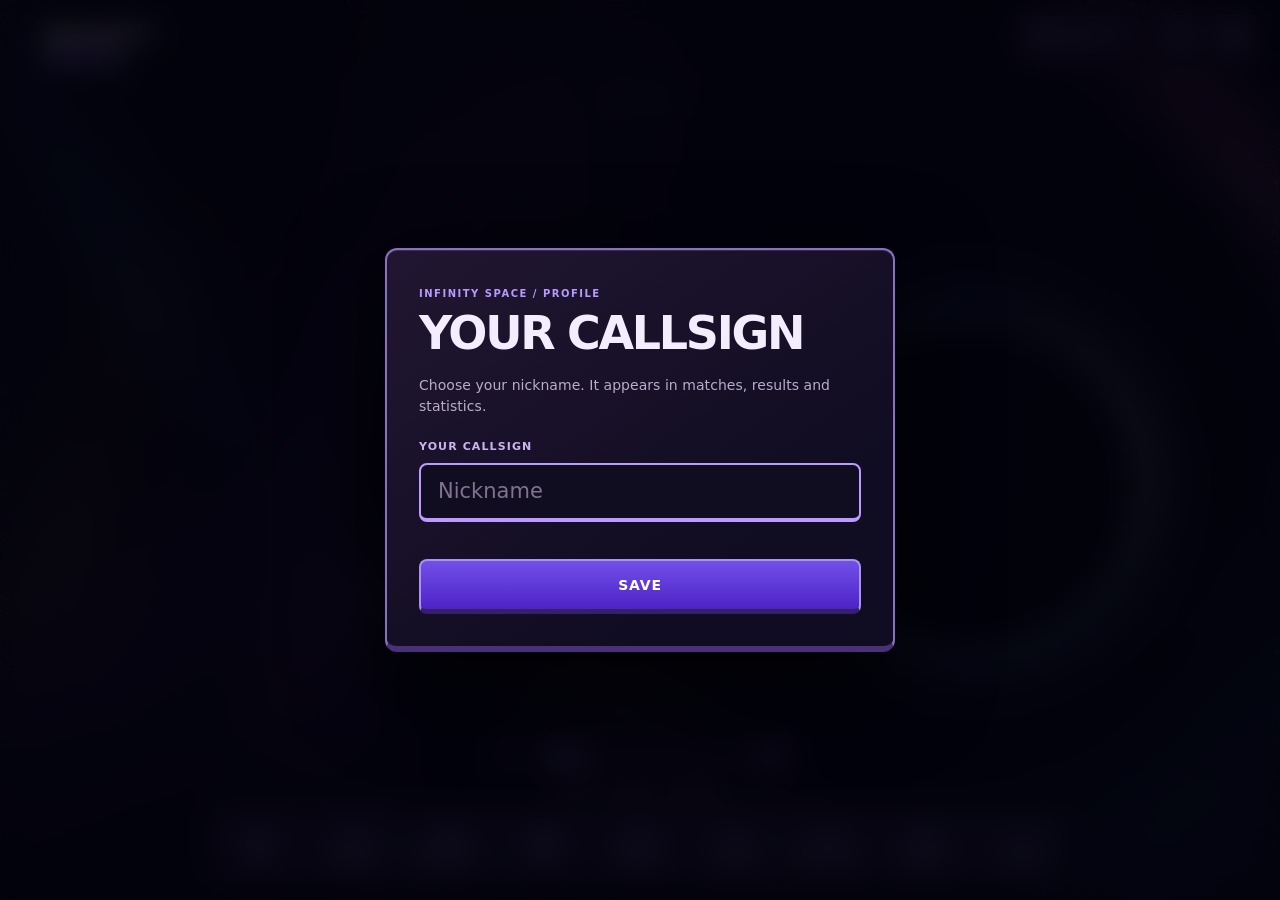
==== cosmic-arena.html @ 6938b8fb "Add CrazyGames-only ad helper and preserve worm preview aspect ratio" ====
<!doctype html>
<html lang="en">
<head>
<meta charset="utf-8">
<meta name="viewport" content="width=device-width,initial-scale=1,maximum-scale=1,viewport-fit=cover,user-scalable=no">
<meta name="theme-color" content="#050712">
<meta name="description" content="Infinity Space: Cosmic Arena. Four fast-paced competitive space .io modes.">
<title>Infinity Space — Cosmic Arena</title>
<link rel="stylesheet" href="ui-arena.css?v=6">
<link rel="stylesheet" href="unified-space.css?v=4">
<link rel="stylesheet" href="secondary-design.css?v=6">
<link rel="stylesheet" href="profile-report.css?v=4">
<link rel="stylesheet" href="mode-unified.css?v=13">

</head>
<body>
<canvas id="arena" aria-label="Cosmic battle arena"></canvas>
<div class="hud" id="hud" hidden>
 <div class="top"><div class="brand"><b>INFINITY <em>SPACE</em></b><small id="mode-caption">COSMIC ARENA</small><div class="arena-stage-hud"><div class="arena-stage-top"><b id="arena-stage-name" class="arena-stage-name">COSMIC DUST</b><span id="arena-stage-wait" class="arena-stage-wait"></span></div><div class="arena-stage-bar"><span id="arena-stage-fill"></span></div></div></div><div class="stats"><div class="stat"><label data-l="mass">MASS</label><b id="mass">0</b></div><div class="stat"><label data-l="time">TIME</label><b id="clock">03:00</b></div><div class="stat"><label data-l="place">POSITION</label><b class="accent" id="place">1 / 12</b></div><div class="stat" id="team-box" hidden><label data-l="core">CONTROL</label><b id="team-score">0 : 0</b></div></div></div>
 <div class="left"><h3 data-l="ranking">LEADERBOARD</h3><div id="ranks"></div></div>
 <div id="radar"><canvas id="mini" width="160" height="112"></canvas><small data-l="radar">ARENA RADAR</small></div>
 <button id="pause" data-l="pause">Ⅱ PAUSE</button>
 <div class="hint" id="hint">MOVE MOUSE / WASD • SPACE — DASH • E — PULSE • Q — SHIELD</div>
 <div class="actions"><button class="ability" id="shield" aria-label="Shield"><span>⬡</span><small>Q</small><div class="cool"></div></button><button class="ability" id="pulse" aria-label="Gravity pulse"><span>◎</span><small>E</small><div class="cool"></div></button><button class="ability" id="dash" aria-label="Dash"><span>➤</span><small>SPACE</small><div class="cool"></div></button></div>
</div>
<div id="touch-stick"><div id="thumb"></div></div>
<div class="toast" id="toast"></div>
<div class="shade" id="result"><div class="panel" style="max-width:560px"><span class="eyebrow" id="outcome-kicker">MATCH COMPLETE</span><h2 class="hero" id="outcome">VICTORY</h2><p class="desc" id="outcome-detail"></p><div id="result-stat"><div class="result-cell"><b id="r-place">1</b><small data-l="place">POSITION</small></div><div class="result-cell"><b id="r-kills">0</b><small data-l="kills">ELIMINATIONS</small></div><div class="result-cell"><b id="r-mass">0</b><small data-l="mass">MASS</small></div></div><div class="arena-dialog-actions"><button class="primary" id="again" data-l="again">PLAY AGAIN</button><button class="text-btn" id="change" data-l="change">CHANGE MODE</button></div></div></div>
<div class="shade" id="paused" role="dialog" aria-modal="true" aria-labelledby="pause-title">
 <div class="panel arena-pause-panel">
  <div class="arena-pause-heading"><div><span class="eyebrow">INFINITY SPACE / ARCADE</span>
  <h2 class="hero" id="pause-title" data-l="paused">PAUSED</h2></div>
  <button type="button" id="arena-pause-sound" aria-pressed="false" class="arena-pause-sound">SOUND ON</button></div>
  <p class="desc" data-l="pausedDesc">Resume the fight or return to the main menu.</p>
  <div class="arena-pause-stats"><div><small data-l="mass">MASS</small><strong id="arena-pause-mass">0</strong></div><div><small data-l="place">POSITION</small><strong id="arena-pause-rank">—</strong></div><div><small data-l="time">TIME</small><strong id="arena-pause-time">00:00</strong></div></div>
  <div class="arena-dialog-actions">
   <button class="primary" id="resume" data-l="resume">RESUME</button>
   <button class="text-btn" id="guide-open" data-l="help">HOW TO PLAY</button>
   <button class="text-btn" id="change2" data-l="change">CHANGE MODE</button>
  </div>
 </div>
</div>
<div class="shade" id="guide" role="dialog" aria-modal="true" aria-labelledby="guide-title">
 <div class="panel arena-guide-panel">
  <div class="arena-guide-meta"><span class="eyebrow">INFINITY SPACE / FIELD GUIDE</span><span id="guide-counter">01 / 03</span></div>
  <h2 id="guide-title">COSMIC ARENA</h2>
  <div class="arena-guide-demo" aria-hidden="true">
    <div class="arena-demo-ring arena-demo-ring-one"></div>
    <div class="arena-demo-ring arena-demo-ring-two"></div>
    <span id="guide-demo-icon">✦</span>
    <span class="arena-guide-demo-target">✧</span>
  </div>
  <h3 id="guide-step-title"></h3>
  <p id="guide-step-description"></p>
  <div class="arena-guide-dots" id="guide-dots"><span></span><span></span><span></span></div>
  <div class="arena-guide-actions">
    <button class="text-btn" id="guide-skip">SKIP</button>
    <button class="primary" id="guide-next">NEXT</button>
  </div>
 </div>
</div>
<script src="player-profile.js?v=6"></script>
<script src="music-tracks.js?v=3.54.2"></script>
<script src="mode-music.js?v=2" defer></script>
<script src="platform.js"></script>
<script src="https://bridge.playgama.com/v2/stable/playgama-bridge.js" defer></script>
<script src="playgama-platform.js" defer></script>
<script src="crazygames-extras.js?v=1" defer></script>
<script>
'use strict';
(()=>{
const QUERY=new URLSearchParams(location.search);
const HASH_QUERY=new URLSearchParams(location.hash.slice(1));
const DEMO_MODE=['arena','royale','core','race'].includes(QUERY.get('demo')||HASH_QUERY.get('demo'));
let demoRestartAt=0, demoAge=0;
if(DEMO_MODE)document.documentElement.classList.add('mode-live-demo');
const T={
en:{playNow:'PLAY MODE',swipeHint:'← SWIPE, SCROLL OR USE ARROWS →',back:'BACK TO MENU',modesHeader:'GAME MODES',dEndless:'Original endless exploration and evolution · saved progress',mass:'MASS',time:'TIME',place:'POSITION',core:'CONTROL',ranking:'LEADERBOARD',radar:'ARENA RADAR',pause:'Ⅱ PAUSE',intro:'Four competitive space modes. Grow, hunt rivals, exploit gravity, and dominate the arena. Fight for the top of the leaderboard.',mArena:'Cosmic Arena',dArena:'Absorb matter and rivals. Top the leaderboard before the timer ends.',mRoyale:'Last Singularity',dRoyale:'The storm collapses inward. One survivor takes the victory.',mCore:'Core Conquest',dCore:'Blue vs red. Hold the energy core to earn 100 control points.',mRace:'Evolution Rush',dRace:'Gain enough mass to become a black hole before your rivals.',bots:'COMPETITIVE MATCH · RIVALS',saved:'Endless Space keeps its own save.',endless:'∞ Endless Space',kills:'ELIMINATIONS',again:'PLAY AGAIN',change:'CHANGE MODE',paused:'PAUSED',soundOn:'SOUND ON',soundOff:'SOUND OFF',help:'HOW TO PLAY',pausedDesc:'Resume the fight, review controls, or choose another mode.',resume:'RESUME',win:'VICTORY',lose:'DEFEAT',finish:'MATCH COMPLETE',hunt:'You absorbed a rival!',killed:'Absorbed by a rival — respawning',storm:'Warning: cosmic storm!',shielded:'Gravity shield enabled',charge:'Pulse wave!',portal:'Wormhole jump!',relic:'Relic acquired!',lead:'YOU ARE LEADING',overtake:'RIVAL LEADS',race:'Critical mass reached!',coreLead:'Energy core captured',spectate:'YOU WERE ELIMINATED',draw:'TIME IS UP'},
ru:{playNow:'ИГРАТЬ',swipeHint:'← СВАЙП · КОЛЕСО · СТРЕЛКИ →',back:'НАЗАД В МЕНЮ',modesHeader:'РЕЖИМЫ ИГРЫ',dEndless:'Оригинальная бесконечная Вселенная · сохранённый прогресс',mass:'МАССА',time:'ВРЕМЯ',place:'МЕСТО',core:'КОНТРОЛЬ',ranking:'ЛИДЕРЫ МАТЧА',radar:'РАДАР АРЕНЫ',pause:'Ⅱ ПАУЗА',intro:'Четыре соревновательных космических режима. Расти, охоться на соперников и используй гравитацию. Борись за первое место в таблице лидеров.',mArena:'Космическая арена',dArena:'Поглощай материю и противников. Стань первым в таблице лидеров.',mRoyale:'Последняя сингулярность',dRoyale:'Космический шторм сжимает безопасную область. Выживет только один.',mCore:'Захват ядра',dCore:'Синие против красных. Удерживай ядро, чтобы набрать 100 очков.',mRace:'Гонка эволюции',dRace:'Первым набери массу чёрной дыры — форма зависит только от массы.',bots:'СОРЕВНОВАТЕЛЬНЫЙ МАТЧ',saved:'Бесконечный космос хранит отдельный прогресс.',endless:'∞ Бесконечный космос',kills:'ПОГЛОЩЕНО',again:'СЫГРАТЬ ЕЩЁ',change:'СМЕНИТЬ РЕЖИМ',paused:'ПАУЗА',soundOn:'ЗВУК ВКЛ',soundOff:'ЗВУК ВЫКЛ',help:'КАК ИГРАТЬ',pausedDesc:'Продолжи матч, открой обучение или выбери другой режим.',resume:'ПРОДОЛЖИТЬ',win:'ПОБЕДА',lose:'ПОРАЖЕНИЕ',finish:'МАТЧ ЗАВЕРШЁН',hunt:'Соперник поглощён!',killed:'Тебя поглотили — возрождение',storm:'Осторожно: космический шторм!',shielded:'Гравитационный щит активирован',charge:'Гравитационный импульс!',portal:'Прыжок через червоточину!',relic:'Реликвия получена!',lead:'ТЫ ЛИДИРУЕШЬ',overtake:'СОПЕРНИК ВПЕРЕДИ',race:'Критическая масса достигнута!',coreLead:'Ядро захвачено',spectate:'ТЫ ВЫБЫЛ',draw:'ВРЕМЯ ИСТЕКЛО'}};
const preferredLang=(()=>{try{return localStorage.getItem('infiniti-space-language')||navigator.language||'en'}catch(_){return navigator.language||'en'}})();
const lang=preferredLang.toLowerCase().startsWith('ru')?'ru':'en', L=(k)=>T[lang][k]||T.en[k]||k;
document.documentElement.lang=lang;document.querySelectorAll('[data-l]').forEach(n=>n.textContent=L(n.dataset.l));
const $=id=>document.getElementById(id),canvas=$('arena'),ctx=canvas.getContext('2d',{alpha:false}),mini=$('mini'),mc=mini.getContext('2d');
const TAU=Math.PI*2,world={w:7600,h:4800},clamp=(v,a,b)=>Math.min(b,Math.max(a,v)),rand=(a,b)=>a+Math.random()*(b-a),rnd=n=>Math.floor(Math.random()*n),dist2=(a,b)=>{let x=a.x-b.x,y=a.y-b.y;return x*x+y*y};
// A form is determined by MASS alone: no timers, gates or artificial waiting.
// Wider thresholds give each evolution enough space to matter.
const FORM_MASS=[0,350,1050,2450,5100];
function massForm(mass){
 let form=0;
 for(let i=1;i<FORM_MASS.length;i++)if(mass>=FORM_MASS[i])form=i;
 return form;
}
const FORM_RU=['Космическая пыль','Астероид','Планета','Звезда','Чёрная дыра'];
const FORM_EN=['Cosmic Dust','Asteroid','Planet','Star','Black Hole'];
const configs={
 arena:{title:'COSMIC ARENA',duration:300,bots:17,w:7600,h:4800,food:2400},
 royale:{title:'LAST SINGULARITY',duration:240,bots:19,w:8200,h:5200,food:2700},
 core:{title:'CORE CONQUEST',duration:260,bots:17,w:7200,h:4600,food:2050},
 race:{title:'EVOLUTION RUSH',duration:390,bots:15,w:9000,h:5600,food:3100}
};
let arenaMuted=(()=>{try{return localStorage.getItem('infinity-space-arena-muted')==='1'}catch(_){return false}})();
let mode='arena',game=null,sw=innerWidth,sh=innerHeight,dpr=1,mouse={x:innerWidth/2,y:innerHeight/2,active:false},keys={},touch={x:0,y:0,active:false,id:null},camera={x:0,y:0,zoom:1},bg=[],fx=[],toastUntil=0,last=performance.now(),frameClock=0,uiTick=0,starsCanvas=null,audio=null;
const colors=['#a887ff','#2860ff','#ff9f6e','#78f29d','#f3cc60','#ff6fa6','#a2c4ff','#d7a1ff','#ff715e','#a9e278','#56c5ff','#e9e5ff','#fcabcb','#7dffbf','#fcdd8b','#bd88ff'];
const botNames=['Nova','Orion','Voidling','Nebula','Pulsar','Quasar','Luna','Vortex','Astra','Rift','Zenith','Cosmo','Eclipse','Astro','Kepler','Hyperion','Aether','Triton','Lyra','Photon'];

/* ORIGINAL INFINITY SPACE ART: ported directly from the endless simulation. */
const MATERIALS={ore:{color:'#64c7ff'},crystal:{color:'#2860ff'},ice:{color:'#2860ff'},gas:{color:'#b68aff'},plasma:{color:'#ffb34d'},exotic:{color:'#ec75ff'}};
const BLACK_HOLE_CORE_FRACTION=.245;
function cssColor(color,alpha=1){const m=/^#([0-9a-f]{6})$/i.exec(color);return m?'rgba('+parseInt(m[1].slice(0,2),16)+','+parseInt(m[1].slice(2,4),16)+','+parseInt(m[1].slice(4,6),16)+','+alpha+')':color;}
function chunkRandom(seed){return ()=>{seed+=0x6D2B79F5;let t=seed;t=Math.imul(t^(t>>>15),t|1);t^=t+Math.imul(t^(t>>>7),t|61);return((t^(t>>>14))>>>0)/4294967296;};}
const dotCache=new Map();
function glowDot(x,y,r,color,intensity=1){
 if(r<1.7){ctx.fillStyle=color;ctx.fillRect(x-r*.5,y-r*.5,Math.max(1,r),Math.max(1,r));return;}
 let img=dotCache.get(color);
 if(!img){img=document.createElement('canvas');img.width=img.height=48;const c=img.getContext('2d'),gr=c.createRadialGradient(24,24,1,24,24,24);
 gr.addColorStop(0,'#ffffff');gr.addColorStop(.28,color);gr.addColorStop(.54,color);gr.addColorStop(1,'#00000000');c.fillStyle=gr;c.fillRect(0,0,48,48);dotCache.set(color,img);}
 const sr=Math.min(90,r*(1.7+intensity*.25));ctx.drawImage(img,x-sr,y-sr,sr*2,sr*2);
}

const rockArtCache=new Map(),planetArtCache=new Map(),matterArtCache=new Map();
const artRGB=color=>{
 const hex=/^#[0-9a-f]{6}$/i.test(color)?color:'#86b9d9';
 return [1,3,5].map(i=>parseInt(hex.slice(i,i+2),16));
};
const artMix=(a,b,t)=>[0,1,2].map(i=>a[i]+(b[i]-a[i])*t);
function artRemember(cache,key,sprite,max=60){
 if(cache.size>=max){
  const keys=cache.keys();for(let i=0;i<Math.max(1,max>>3);i++)cache.delete(keys.next().value);
 }
 cache.set(key,sprite);return sprite;
}
function rockArtwork(color,craters,variant){
 const style=((variant|0)%7+7)%7,key=color+':'+craters+':'+style;
 if(rockArtCache.has(key))return rockArtCache.get(key);
 const cv=document.createElement('canvas');cv.width=cv.height=192;
 const c=cv.getContext('2d'),rng=chunkRandom(0x92db18+style*1337+craters*47);
 const pts=[];
 for(let i=0;i<17;i++){
  const angle=i*TAU/17,rr=72*(.91+rng()*.17);
  pts.push([Math.cos(angle)*rr,Math.sin(angle)*rr]);
 }
 c.save();c.translate(96,96);
 const outline=()=>{
  c.beginPath();pts.forEach(([x,y],i)=>i?c.lineTo(x,y):c.moveTo(x,y));c.closePath();
 };
 c.shadowColor='#050a17';c.shadowBlur=12;outline();c.fillStyle='#182337';c.fill();c.shadowBlur=0;
 const base=c.createRadialGradient(-31,-35,5,11,15,110);
 base.addColorStop(0,'#e3e8e9');base.addColorStop(.24,color);
 base.addColorStop(.65,color);base.addColorStop(1,'#172339');
 c.fillStyle=base;outline();c.fill();c.save();outline();c.clip();
 // Irregular basalt plates, veins and mineral flecks — not concentric circles.
 for(let i=0;i<19;i++){
  const x=(rng()-.5)*135,y=(rng()-.5)*130,sz=4+rng()*22;
  c.fillStyle=i%4===0?'#263c5a55':i%3===0?'#f4dfc82a':'#08172822';
  c.beginPath();c.moveTo(x-sz,y-sz*.2);c.lineTo(x+sz*.7,y-sz*.6);
  c.lineTo(x+sz,y+sz*.24);c.lineTo(x-sz*.4,y+sz*.7);c.closePath();c.fill();
 }
 for(let i=0;i<Math.max(3,Math.min(15,craters*2));i++){
  const x=(rng()-.5)*112,y=(rng()-.5)*108,rad=3+rng()*8;
  c.fillStyle='#0b182c6a';c.beginPath();c.ellipse(x+1,y+1.5,rad,rad*.76,-.2,0,TAU);c.fill();
  c.strokeStyle='#e5dbd25e';c.lineWidth=1.4;
  c.beginPath();c.ellipse(x-.8,y-1,rad,rad*.76,-.2,Math.PI*.9,Math.PI*1.86);c.stroke();
 }
 for(let i=0;i<56;i++){
  const x=(rng()-.5)*136,y=(rng()-.5)*132;
  c.fillStyle=i%3===0?'#d7e3eb84':'#11254268';
  c.fillRect(x,y,.7+rng()*2,.7+rng()*2);
 }
 c.restore();c.strokeStyle='#dce6f17c';c.lineWidth=1.1;outline();c.stroke();c.restore();
 return artRemember(rockArtCache,key,cv,55);
}

function artNoise(x,y,seed){
 const ix=Math.floor(x),iy=Math.floor(y);
 let u=x-ix,v=y-iy;u=u*u*(3-2*u);v=v*v*(3-2*v);
 const hash=(a,b)=>{
  let h=Math.imul(a^seed,374761393)^Math.imul(b+seed,668265263);
  h=Math.imul(h^(h>>>13),1274126177);return((h^(h>>>16))>>>0)/4294967295;
 };
 const a=hash(ix,iy),b=hash(ix+1,iy),c=hash(ix,iy+1),d=hash(ix+1,iy+1);
 return (a+(b-a)*u)*(1-v)+(c+(d-c)*u)*v;
}
function planetArtwork(color,gas=false,variant=0){
 const style=((variant|0)%6+6)%6;
 const key=color+':'+(gas?'gas':'solid')+':'+style;
 if(planetArtCache.has(key))return planetArtCache.get(key);
 const S=224,C=112,R=86,cv=document.createElement('canvas');cv.width=cv.height=S;
 const c=cv.getContext('2d'),img=c.createImageData(S,S),pixels=img.data;
 const base=artRGB(color),seed=0x98a43+style*971+((base[0]<<16)|(base[1]<<8)|base[2]);
 const ice=!gas&&(color==='#2860ff'||color==='#83b7f5'||color==='#2860ff'||style===4);
 const ocean=!gas&&!ice&&(color==='#2860ff'||style===1||style===3);
 const lush=!gas&&!ice&&(color==='#27ff40'||style===2);
 const sea=artMix(base,[9,37,92],.69),shore=artMix(base,[197,220,197],.38);
 const earth=artMix(base,lush?[90,147,90]:ice?[191,226,239]:[194,140,96],.50);
 const frost=artMix(base,[232,245,255],.72);
 const cloud=[220,236,248];
 for(let yy=25;yy<S-24;yy++)for(let xx=25;xx<S-24;xx++){
  const ux=(xx-C)/R,uy=(yy-C)/R,d2=ux*ux+uy*uy;
  if(d2>1.026)continue;
  const z=Math.sqrt(Math.max(0,1-Math.min(1,d2)));
  const warp=artNoise(ux*3+8,uy*3-4,seed)-.5;
  const a=artNoise((ux+warp*.18)*4+12,(uy-warp*.13)*3+11,seed+17);
  const b=artNoise(ux*10+21,uy*11-13,seed+83);
  const fine=artNoise(ux*26+4,uy*23+7,seed+131);
  const n=a*.51+b*.33+fine*.16;
  let rgb;
  if(gas){
   const distort=(a-.5)*1.9+(b-.5)*.35;
   const bands=Math.sin(uy*30+distort*3+style*.95)*.28+
    Math.sin(uy*61+distort*2)*.13;
   const amount=Math.max(0,Math.min(1,.48+bands+n*.27));
   rgb=artMix(artMix(base,[55,44,77],.42),artMix(base,[247,227,206],.73),amount);
   const eye=Math.exp(-((ux-.32)**2/.025+(uy-.16)**2/.014))*
    Math.max(0,1-Math.abs(style-2)*.18);
   rgb=artMix(rgb,[227,153,110],eye*.7);
  }else if(ice){
   rgb=artMix(artMix(base,[21,83,140],.45),frost,Math.max(0,Math.min(1,(n-.28)*2.5)));
   if(Math.abs(uy)>.67)rgb=artMix(rgb,[244,253,255],.55);
   if(b>.66)rgb=artMix(rgb,[186,244,255],.23);
  }else{
   const land= n+(a-.5)*.14 > (ocean?.59:lush?.51:.47);
   rgb=land?artMix(earth,shore,Math.max(0,Math.min(1,(n-.46)*1.7))):
    ocean?artMix(sea,base,.25+b*.3):
    artMix(artMix(base,[42,48,71],.50),earth,.25+b*.5);
   if(ocean&&n>.56&&n<.61)rgb=artMix(rgb,shore,.45);
   if(Math.abs(uy)>.76)rgb=artMix(rgb,frost,(Math.abs(uy)-.76)*2.2);
  }
  // Loose, thin weather systems above the landscape.
  if(!gas){
   const weather=artNoise(ux*17+17,uy*15-9,seed+291);
   const veil=Math.max(0,Math.min(.43,(weather+b*.28-.70)*1.25));
   rgb=artMix(rgb,cloud,veil);
  }
  const normal=Math.max(.115,-ux*.37-uy*.30+z*.85);
  const shade=Math.min(1.24,.29+normal*.88);
  const rim=Math.max(0,Math.min(1,(1-Math.sqrt(d2))/.16));
  const glint=ocean?Math.pow(Math.max(0,-ux*.38-uy*.35+z*.20),8)*.33:0;
  const pixel=(yy*S+xx)*4;
  for(let ch=0;ch<3;ch++)
   pixels[pixel+ch]=Math.min(255,Math.max(0,(rgb[ch]*shade+glint*118)*(.77+.23*rim)));
  pixels[pixel+3]=Math.round(Math.max(0,Math.min(1,(1.013-Math.sqrt(d2))*R*.8))*255);
 }
 // The atmosphere lives underneath the opaque globe, without a thick ring.
 const atmosphere=c.createRadialGradient(C,C,R*.70,C,C,R*1.18);
 atmosphere.addColorStop(0,'#00000000');
 atmosphere.addColorStop(.70,'#00000000');
 atmosphere.addColorStop(.85,gas?'#e4baff23':'#2860ff27');
 atmosphere.addColorStop(1,'#6badff00');
 c.putImageData(img,0,0);
 c.globalCompositeOperation='destination-over';
 c.fillStyle=atmosphere;c.beginPath();c.arc(C,C,R*1.18,0,TAU);c.fill();
 c.globalCompositeOperation='source-over';
 return artRemember(planetArtCache,key,cv,54);
}

function matterArtwork(material,variant=0){
 const style=((variant|0)%6+6)%6,key=material+':'+style;
 if(matterArtCache.has(key))return matterArtCache.get(key);
 const cv=document.createElement('canvas');cv.width=cv.height=96;
 const c=cv.getContext('2d'),rng=chunkRandom(0x8934a+style*173+material.length*577);
 const color=MATERIALS[material]?.color||'#8bc9ed';
 c.save();c.translate(48,48);c.rotate((style-2)*.31);
 const halo=c.createRadialGradient(0,0,2,0,0,42);
 halo.addColorStop(0,color+'65');halo.addColorStop(.48,color+'28');halo.addColorStop(1,color+'00');
 c.fillStyle=halo;c.fillRect(-48,-48,96,96);
 if(material==='gas'){
  for(let i=0;i<8;i++){
   const a=i*2.4,rr=8+(i%4)*4,s=13+rng()*8;
   const cloudGlow=c.createRadialGradient(Math.cos(a)*rr,Math.sin(a)*rr,2,Math.cos(a)*rr,Math.sin(a)*rr,s);
   cloudGlow.addColorStop(0,i%2?'#d6b0f8d8':'#8c73c5d4');
   cloudGlow.addColorStop(1,color+'00');
   c.fillStyle=cloudGlow;c.beginPath();c.arc(Math.cos(a)*rr,Math.sin(a)*rr,s,0,TAU);c.fill();
  }
 }else if(material==='plasma'||material==='exotic'){
  const core=c.createRadialGradient(-7,-8,1,0,0,27);
  core.addColorStop(0,'#fffefa');core.addColorStop(.22,material==='plasma'?'#ffe2a1':'#f7b8ff');
  core.addColorStop(.56,color);core.addColorStop(1,color+'12');
  c.fillStyle=core;c.beginPath();c.arc(0,0,25,0,TAU);c.fill();
  for(let i=0;i<5;i++){
   const a=i*TAU/5+style*.28,rr=22+rng()*8;
   c.fillStyle=i%2?'#fff3d6':'#d5adff';c.beginPath();
   c.arc(Math.cos(a)*rr,Math.sin(a)*rr,1.3+rng()*2,0,TAU);c.fill();
  }
 }else{
  const sides=material==='crystal'?5:material==='ice'?6:7;
  const pts=[];
  for(let i=0;i<sides;i++){
   const a=i*TAU/sides,rr=(material==='ore'?21:23)*(.78+rng()*.33);
   pts.push([Math.cos(a)*rr,Math.sin(a)*rr]);
  }
  const edge=()=>{
   c.beginPath();pts.forEach(([x,y],i)=>i?c.lineTo(x,y):c.moveTo(x,y));c.closePath();
  };
  c.shadowColor=color;c.shadowBlur=4;edge();
  const facet=c.createLinearGradient(-26,-26,23,24);
  facet.addColorStop(0,'#f9ffff');facet.addColorStop(.25,color);
  facet.addColorStop(.73,material==='ore'?'#2b658b':'#3485ba');
  facet.addColorStop(1,'#102d55');
  c.fillStyle=facet;c.fill();c.shadowBlur=0;
  c.strokeStyle='#ecfcffb3';c.lineWidth=1.4;edge();c.stroke();
  c.strokeStyle='#d9f9ff9a';c.lineWidth=1;
  c.beginPath();c.moveTo(pts[0][0],pts[0][1]);c.lineTo(-4,-2);
  c.lineTo(pts[Math.floor(sides/2)][0],pts[Math.floor(sides/2)][1]);
  c.moveTo(-4,-2);c.lineTo(pts[sides-2][0],pts[sides-2][1]);c.stroke();
  c.fillStyle='#f5ffffbf';c.beginPath();c.arc(-7,-10,2.2,0,TAU);c.fill();
 }
 c.restore();return artRemember(matterArtCache,key,cv,45);
}

function paintStar(x,y,r,color){ctx.save();let halo=ctx.createRadialGradient(x,y,r*.25,x,y,r*2.6);halo.addColorStop(0,cssColor(color,.5));halo.addColorStop(.4,cssColor(color,.27));halo.addColorStop(1,cssColor(color,0));ctx.fillStyle=halo;ctx.beginPath();ctx.arc(x,y,r*2.6,0,TAU);ctx.fill();ctx.shadowColor=color;ctx.shadowBlur=r*1.3;let gr=ctx.createRadialGradient(x-r*.23,y-r*.25,0,x,y,r);gr.addColorStop(0,'#ffffff');gr.addColorStop(.33,'#fff8c8');gr.addColorStop(.75,color);gr.addColorStop(1,cssColor(color,.65));ctx.fillStyle=gr;ctx.beginPath();ctx.arc(x,y,r,0,TAU);ctx.fill();ctx.restore();}

function paintGalaxy(x,y,r,color,time){ctx.save();ctx.translate(x,y);ctx.rotate(time*.035);const glow=ctx.createRadialGradient(0,0,1,0,0,r*1.7);glow.addColorStop(0,cssColor(color,.22));glow.addColorStop(1,'rgba(0,0,0,0)');ctx.fillStyle=glow;ctx.beginPath();ctx.arc(0,0,r*1.7,0,TAU);ctx.fill();for(let arm=0;arm<3;arm++){ctx.beginPath();for(let n=0;n<75;n++){let d=n/75*r*1.24,a=arm*TAU/3+n*.075;let xx=Math.cos(a)*d,yy=Math.sin(a)*d*.58;if(n===0)ctx.moveTo(xx,yy);else ctx.lineTo(xx,yy);}ctx.strokeStyle=cssColor(color,.65);ctx.lineWidth=Math.max(1,r*.13);ctx.lineCap='round';ctx.stroke();for(let n=0;n<29;n++){let d=(n+3)/32*r*1.1,a=arm*TAU/3+n*.18;ctx.fillStyle=n%4?'rgba(200,219,255,.65)':'#ffffff';ctx.beginPath();ctx.arc(Math.cos(a)*d,Math.sin(a)*d*.58,Math.max(.6,r*.025),0,TAU);ctx.fill();}}glowDot(0,0,r*.2,'#f9e8ff',1.2);ctx.restore();}

// Lens stars, galaxies and nearby moving matter, not just the opaque disk.
// Local 2D readback + a cached small warp patch keeps this safe on phones.
const lensFrom=document.createElement('canvas'),lensTo=document.createElement('canvas');
const lensFromCtx=lensFrom.getContext('2d',{willReadFrequently:true}),lensToCtx=lensTo.getContext('2d',{willReadFrequently:true});
function warpGravityAt(x,y,r){
 const z=game?camera.zoom:1,cx=game?(x-camera.x)*z:x,cy=game?(y-camera.y)*z:y;
 const core=r*BLACK_HOLE_CORE_FRACTION*z,outer=clamp(core*4.1,50,260);
 if(core<5||!Number.isFinite(cx+cy+core)||cx+outer<0||cy+outer<0||cx-outer>sw||cy-outer>sh)return;
 const left=Math.max(0,Math.floor(cx-outer)),top=Math.max(0,Math.floor(cy-outer));
 const width=Math.min(sw,Math.ceil(cx+outer))-left,height=Math.min(sh,Math.ceil(cy+outer))-top;
 if(width<4||height<4)return;
 const ratio=Math.min(1,(DEMO_MODE?105:190)/Math.max(width,height));
 const w=Math.max(3,Math.round(width*ratio)),h=Math.max(3,Math.round(height*ratio));
 lensFrom.width=lensTo.width=w;lensFrom.height=lensTo.height=h;
 lensFromCtx.drawImage(canvas,left*dpr,top*dpr,width*dpr,height*dpr,0,0,w,h);
 const src=lensFromCtx.getImageData(0,0,w,h).data;
 const result=lensToCtx.createImageData(w,h),out=result.data;
 for(let yy=0;yy<h;yy++)for(let xx=0;xx<w;xx++){
  const dx=left+(xx+.5)*width/w-cx,dy=top+(yy+.5)*height/h-cy,d=Math.hypot(dx,dy),i=(yy*w+xx)*4;
  if(d<core*.85||d>outer)continue;
  const t=clamp((outer-d)/(outer-core*.85),0,1);
  const ring=Math.exp(-Math.pow((d/core-1.28)/.32,2));
  const bend=t*t*core*.76+ring*core*.29,spin=t*t*core*.07;
  const ux=dx/Math.max(1,d),uy=dy/Math.max(1,d);
  const sx=clamp(Math.floor((cx+dx+ux*bend-uy*spin-left)*w/width),0,w-1);
  const sy=clamp(Math.floor((cy+dy+uy*bend+ux*spin-top)*h/height),0,h-1);
  const j=(sy*w+sx)*4;
  out[i]=src[j];out[i+1]=src[j+1];out[i+2]=src[j+2];
  out[i+3]=Math.round(255*Math.min(1,t*5,Math.max(0,(d-core*.85)/Math.max(3,core*.22))));
 }
 lensToCtx.putImageData(result,0,0);
 ctx.save();ctx.setTransform(dpr,0,0,dpr,0,0);
 ctx.drawImage(lensTo,left,top,width,height);ctx.restore();
}
function paintBlackHole(x,y,r,time){
 warpGravityAt(x,y,r);
 const R=Math.max(.01,r),core=R*BLACK_HOLE_CORE_FRACTION;
 ctx.save();
 ctx.globalAlpha=1;
 ctx.globalCompositeOperation='source-over';
 // Stable, cool illumination outside the horizon. No pulse, orange ring or disk.
 const halo=ctx.createRadialGradient(x,y,core*.88,x,y,core*1.92);
 halo.addColorStop(0,'rgba(1,2,5,1)');
 halo.addColorStop(.31,'rgba(1,2,5,1)');
 halo.addColorStop(.47,'rgba(153,209,255,.22)');
 halo.addColorStop(.63,'rgba(122,180,255,.13)');
 halo.addColorStop(.82,'rgba(93,134,218,.045)');
 halo.addColorStop(1,'rgba(60,95,168,0)');
 ctx.fillStyle=halo;
 ctx.beginPath();ctx.arc(x,y,core*1.92,0,TAU);ctx.fill();
 // Always opaque, always the same radius; lensing affects only the background.
 ctx.fillStyle='#010205';ctx.beginPath();ctx.arc(x,y,core,0,TAU);ctx.fill();
 ctx.restore();
}


function makeSkyDepthTexture(seed,density){
 const skyLayer=document.createElement('canvas');skyLayer.width=Math.min(1900,Math.max(640,Math.round(sw*dpr)));skyLayer.height=Math.min(1200,Math.max(480,Math.round(sh*dpr)));
 const c=skyLayer.getContext('2d'),rng=chunkRandom(seed);
 // Thousands of bright single-render-pixel stars, baked at the exact frame size.
 // Integer coordinates prevent subpixel coverage from making the stars dim.
 c.setTransform(1,0,0,1,0,0);
 const count=Math.min(72000,Math.max(4500,Math.floor(sw*sh/48)))*density;
 // Each association has a coherent hue, several knots and a curved outline.
 // Most stars belong to associations; sparse field stars leave dark gaps.
 const palettes=[['#a54dff','#c675ff','#d9a2ff'],['#35aaff','#60c6ff','#2860ff'],
  ['#ff53b9','#ff7bd4','#ff9cde'],['#ffac3d','#ffc660','#ffdc8b'],
  ['#7860ff','#a18aff','#beadff']];
 const groups=Array.from({length:9},(_,i)=>{
  const angle=rng()*TAU,rx=sw*(.055+rng()*.095)*1.65,ry=sh*(.025+rng()*.045)*1.65;
  return {x:sw*(.08+rng()*.84),y:sh*(.09+rng()*.82),rx,ry,
   cos:Math.cos(angle),sin:Math.sin(angle),bend:(rng()-.5)*2.3,palette:palettes[i%palettes.length],
   knots:Array.from({length:3},()=>({x:(rng()-.5)*2.3,y:(rng()-.5)*1.1}))};
 });
 // Soft unresolved starlight follows the same irregular knots, so group hues
 // remain readable when a monitor or adaptive rendering downsamples the points.
 c.save();c.scale(skyLayer.width/sw,skyLayer.height/sh);
 for(const group of groups)for(const knot of group.knots){
  const u=knot.x*group.rx,v=(knot.y+Math.sin(knot.x*1.9)*group.bend)*group.ry;
  const cx=((group.x+u*group.cos-v*group.sin)%sw+sw)%sw,cy=((group.y+u*group.sin+v*group.cos)%sh+sh)%sh;
  const rx=group.rx*.85,ry=group.ry*1.1,bound=Math.max(rx,ry)*1.6;
  // Wrap each glow with its stars so tiled edges never expose a seam.
  for(let iy=-1;iy<=1;iy++)for(let ix=-1;ix<=1;ix++){
   const x=cx+ix*sw,y=cy+iy*sh;if(x+bound<0||x-bound>sw||y+bound<0||y-bound>sh)continue;
   c.save();c.translate(x,y);c.transform(group.cos,group.sin,-group.sin,group.cos,0,0);c.scale(rx,ry);
   const light=c.createRadialGradient(0,0,0,0,0,1.6);
   light.addColorStop(0,group.palette[0]+'24');light.addColorStop(.5,group.palette[0]+'0e');light.addColorStop(1,group.palette[0]+'00');
   c.fillStyle=light;c.fillRect(-1.6,-1.6,3.2,3.2);c.restore();
  }
 }
 c.restore();
 const gaussian=()=>Math.sqrt(-2*Math.log(Math.max(1e-8,rng())))*Math.cos(rng()*TAU);
 for(let i=0;i<count;i++){
  let x,y,color;
  if(rng()<.94){
   const group=groups[Math.floor(rng()*groups.length)],knot=group.knots[Math.floor(rng()*3)];
   const along=knot.x+gaussian()*.55;
   const across=knot.y+gaussian()*.6+Math.sin(along*1.9)*group.bend;
   const u=along*group.rx,v=across*group.ry;
   x=group.x+u*group.cos-v*group.sin;y=group.y+u*group.sin+v*group.cos;
   color=rng()<.025?'#f5f0ff':group.palette[Math.floor(rng()*group.palette.length)];
  }else{x=rng()*sw;y=rng()*sh;color=['#e4edff','#ffffff','#fff2d9','#d4e7ff'][i%4];}
  c.globalAlpha=.94+rng()*.06;c.fillStyle=color;
  c.fillRect(Math.floor(((x%sw+sw)%sw)*skyLayer.width/sw),Math.floor(((y%sh+sh)%sh)*skyLayer.height/sh),1,1);
 }
 c.globalAlpha=1;return skyLayer;
}

let skyArt=[],distantGalaxies=[],skyComets=[];
function refreshSkyArt(){
 skyArt=[makeSkyDepthTexture(0x638ab,.96),makeSkyDepthTexture(0x912ad,.32)];
 const rng=chunkRandom(0xe4ca93);
 skyComets=Array.from({length:4},(_,i)=>({start:i*5.4+rng()*3,interval:19+rng()*10,angle:rand(-.45,-.14),speed:rand(210,360),row:rng()}));
}
function buildDistantGalaxies(){
 const rng=chunkRandom(0x28ca39+(mode==='royale'?131:mode==='core'?709:mode==='race'?919:0));
 const hues=['#b88af9','#85bcff','#ef9dcb','#2860ff','#d7b7ff','#a999ef'];
 distantGalaxies=Array.from({length:65},(_,i)=>({
 x:rng()*world.w,y:rng()*world.h,
 r:28+rng()*64,color:hues[Math.floor(rng()*hues.length)],
 phase:rng()*TAU,alpha:.14+rng()*.13
 }));
}
function paintSkyComets(time){
 ctx.save();ctx.lineCap='round';
 for(let i=0;i<skyComets.length;i++){
  const c=skyComets[i];
  const t=(time-c.start+c.interval*1000)%c.interval;
  if(t<0||t>4.1)continue;
  const x=(t*c.speed-180)%Math.max(sw+400,640),y=c.row*sh+Math.sin(c.angle)*(x+180);
  if(y<-150||y>sh+150)continue;
  let tail=140+t*20;
  const x2=x-tail,y2=y-tail*Math.sin(c.angle);
  let gr=ctx.createLinearGradient(x2,y2,x,y);
  gr.addColorStop(0,'#adcfff00');gr.addColorStop(.83,'#baddff5b');gr.addColorStop(1,'#ffffffdb');
  ctx.globalAlpha=Math.min(1,t*.9,(4.1-t)*1.4);
  ctx.strokeStyle=gr;ctx.lineWidth=.85;
  ctx.beginPath();ctx.moveTo(x2,y2);ctx.lineTo(x,y);ctx.stroke();
  ctx.fillStyle='#e5efff';ctx.fillRect(x-1,y-1,2,2);
 }
 ctx.restore();
}
function renderSpaceSky(time){
 ctx.fillStyle='#02040b';ctx.fillRect(0,0,sw,sh);
 if(!skyArt.length)refreshSkyArt();
 for(let i=0;i<skyArt.length;i++){
  const layer=skyArt[i],w=sw,h=sh;
  const factor=i===0?.047:.17;
  const scrollX=(camera.x*factor+(i?time*1.8:time*.35))%w;
  const scrollY=(camera.y*factor+(i?time*.5:time*.08))%h;
  ctx.save();ctx.globalAlpha=i===0?.91:.32;
  for(let y=-((scrollY%h+h)%h);y<sh;y+=h){
   for(let x=-((scrollX%w+w)%w);x<sw;x+=w)ctx.drawImage(layer,x,y,w,h);
  }
  ctx.restore();
 }
 paintSkyComets(time);
}
function paintFarGalaxies(time){
 const margin=150;
 for(const galaxy of distantGalaxies){
  if(galaxy.x<camera.x-margin||galaxy.y<camera.y-margin||
     galaxy.x>camera.x+sw/camera.zoom+margin||galaxy.y>camera.y+sh/camera.zoom+margin)continue;
  ctx.save();ctx.globalAlpha=galaxy.alpha;
  paintGalaxy(galaxy.x,galaxy.y,galaxy.r,galaxy.color,time+galaxy.phase);
  ctx.restore();
 }
}
function paintSkyBlackHole(time){
 const x=sw*.78,y=sh*.56,R=Math.min(sw,sh)*.91;
 ctx.save();
 const haze=ctx.createRadialGradient(x,y,R*.11,x,y,R*.91);
 haze.addColorStop(0,'#05051000');haze.addColorStop(.55,'#38267618');haze.addColorStop(1,'#05051000');
 ctx.fillStyle=haze;ctx.beginPath();ctx.arc(x,y,R*.91,0,TAU);ctx.fill();
 ctx.translate(x,y);
 ctx.rotate(time*.028);
 const glow=ctx.createRadialGradient(0,0,R*.18,0,0,R*.46);
 glow.addColorStop(0,'#05050d00');glow.addColorStop(.45,'#b4caff13');glow.addColorStop(.7,'#84baff2c');glow.addColorStop(1,'#86a9ff00');
 ctx.fillStyle=glow;ctx.beginPath();ctx.ellipse(0,0,R*.48,R*.18,-.23,0,TAU);ctx.fill();
 ctx.restore();
 paintBlackHole(x,y,R,time);
}

function resize(){sw=Math.max(320,innerWidth);sh=Math.max(200,innerHeight);dpr=Math.min(devicePixelRatio||1,2);canvas.width=Math.round(sw*dpr);canvas.height=Math.round(sh*dpr);ctx.setTransform(dpr,0,0,dpr,0,0);refreshStars();}
function refreshStars(){bg=Array.from({length:Math.min(3400,Math.ceil(world.w*world.h/15000))},()=>({x:Math.random()*world.w,y:Math.random()*world.h,r:rand(.5,1.2),t:rand(0,6)}));refreshSkyArt();}
addEventListener('resize',resize);resize();
function createActor(name,player,team,index){return {name,player,team,index,x:rand(200,world.w-200),y:rand(200,world.h-200),vx:0,vy:0,dirX:1,dirY:0,mass:player?40:rand(34,52),r:29,kills:0,absorbed:0,peakMass:0,peakStage:0,alive:true,respawn:0,shield:0,pulseCD:0,dashCD:0,shieldCD:0,dash:0,portalCD:0,think:0,target:null,personality:rnd(4),color:player?'#bb90ff':colors[index%colors.length],invuln:2.4,stage:0}};
function createFood(){
 const chance=Math.random(),type=chance<.4?0:chance<.62?1:chance<.78?2:chance<.9?3:chance<.97?4:5;
 const angle=rand(0,TAU),speed=type===3?rand(12,40):type>=4?rand(54,124):rand(18,58);
 // Nebula lanes make the map interesting without leaving empty sectors.
 let x=rand(35,world.w-35),y=rand(35,world.h-35);
 if(Math.random()<.34){const lane=rnd(5),a=(lane+.5)*TAU/5,px=world.w*(.5+.32*Math.cos(a)),py=world.h*(.5+.32*Math.sin(a));x=clamp(px+rand(-680,680),35,world.w-35);y=clamp(py+rand(-500,500),35,world.h-35);}
 const size=type===0?rand(2.3,4.6):type===1?rand(4,8):type===2?rand(8,14):type===3?rand(10,17):type===4?rand(4,7):rand(4,6);
 return {x,y,r:size,value:type===0?rand(2,4):type===1?rand(5,9):type===2?rand(11,19):type===3?rand(8,15):type===4?rand(13,22):rand(18,30),type,phase:angle,vx:Math.cos(angle)*speed,vy:Math.sin(angle)*speed,noise:rand(0,1000)};
}
function updateFood(dt){
 const g=game;if(!g)return;
 for(let i=0;i<g.food.length;i++){
  const f=g.food[i];let ax=Math.cos(g.elapsed*.23+f.noise)*5,ay=Math.sin(g.elapsed*.19+f.noise)*5;
  // All active players and AI rivals bend the resource trajectories.
  for(const p of g.people){
   if(!p.alive)continue;
   const dx=p.x-f.x,dy=p.y-f.y,d2=dx*dx+dy*dy;
   const range=260+Math.min(200,Math.sqrt(p.mass)*11);
   if(d2>=range*range||d2<1)continue;
   const d=Math.sqrt(d2),pull=(1-d/range)*(48+Math.min(180,p.mass*.24));
   ax+=dx/d*pull;ay+=dy/d*pull;
  }
  // Fixed black holes have stronger, curved gravity, not static particles.
  for(const h of g.hazards){
   const dx=h.x-f.x,dy=h.y-f.y,d2=dx*dx+dy*dy,range=610;
   if(d2>=range*range)continue;
   const d=Math.sqrt(Math.max(1,d2));
   if(d<h.r*.65){g.food[i]=createFood();ax=ay=0;break;}
   const pull=(1-d/range)*230;ax+=dx/d*pull-dy/d*pull*.14;ay+=dy/d*pull+dx/d*pull*.14;
  }
  // If eaten by a black hole, the replacement starts a new trajectory.
  if(g.food[i]!==f)continue;
  const friction=Math.exp(-dt*.12);
  f.vx=(f.vx+ax*dt)*friction;f.vy=(f.vy+ay*dt)*friction;
  const speed=Math.hypot(f.vx,f.vy),limit=f.type>=4?240:175;
  if(speed>limit){f.vx*=limit/speed;f.vy*=limit/speed;}
  f.x+=f.vx*dt;f.y+=f.vy*dt;
  const pad=f.r+12;
  if(f.x<pad){f.x=pad;f.vx=Math.abs(f.vx)*.83;}
  else if(f.x>world.w-pad){f.x=world.w-pad;f.vx=-Math.abs(f.vx)*.83;}
  if(f.y<pad){f.y=pad;f.vy=Math.abs(f.vy)*.83;}
  else if(f.y>world.h-pad){f.y=world.h-pad;f.vy=-Math.abs(f.vy)*.83;}
 }
}
function createRelic(){return {x:rand(160,world.w-160),y:rand(160,world.h-160),type:['mass','shield','boost'][rnd(3)],r:17,life:22};}
function init(type){
mode=configs[type]?type:'arena';
const c=DEMO_MODE?{...configs[mode],w:2500,h:1750,bots:10,food:175}:configs[mode];
world.w=c.w;world.h=c.h;refreshStars();buildDistantGalaxies();
let people=[createActor(DEMO_MODE?'Astra':(window.InfinityProfile?.getName()||'YOU'),!DEMO_MODE,0,0)];
people[0].x=world.w*.5+rand(-480,480);people[0].y=world.h*.5+rand(-350,350);
for(let i=1;i<=c.bots;i++){
 const bot=createActor(botNames[(i-1)%botNames.length],false,i%2,i);
 if(i<c.bots*.7){bot.x=clamp(people[0].x+rand(DEMO_MODE?-950:-2150,DEMO_MODE?950:2150),150,world.w-150);bot.y=clamp(people[0].y+rand(DEMO_MODE?-700:-1550,DEMO_MODE?700:1550),150,world.h-150);}
 people.push(bot);
}
if(mode==='core'){people[0].team=0;people.forEach((p,i)=>p.team=i%2);people[0].x=world.w*.27;people[0].y=world.h*.50;people.forEach((p,i)=>{if(i===0)return;p.x=p.team?world.w*.78:world.w*.22;p.y=rand(300,world.h-300);});}
if(DEMO_MODE){
 people.forEach((p,i)=>{
  const limit=mode==='race'?3600:mode==='core'?2100:1900;
  p.mass=rand(75,limit)+(i===0?100:0);
  p.stage=massForm(p.mass);
  p.r=13+Math.sqrt(p.mass)*2.45;
  p.alive=true;
  p.invuln=0;
  p.x=clamp(world.w*.5+rand(-710,710),100,world.w-100);
  p.y=clamp(world.h*.5+rand(-530,530),100,world.h-100);
 });
 if(mode==='core'){
  people.forEach((p,i)=>{
   p.team=i%2;
   p.x=clamp(world.w*.5+rand(-470,470),200,world.w-200);
   p.y=clamp(world.h*.5+rand(-360,360),200,world.h-200);
  });
 }
}
let hazards=[
 {x:world.w*.17,y:world.h*.2,r:62,phase:0},
 {x:world.w*.81,y:world.h*.76,r:77,phase:2.1},
 {x:world.w*.68,y:world.h*.15,r:48,phase:4.0},
 {x:world.w*.30,y:world.h*.82,r:55,phase:5.3}
];
game={state:'playing',mode,elapsed:0,left:c.duration,people,food:Array.from({length:c.food},createFood),relics:[createRelic(),createRelic(),createRelic(),createRelic(),createRelic()],relicTimer:7,hazards,portals:[{x:world.w*.17,y:world.h*.75},{x:world.w*.83,y:world.h*.25}],scores:[0,0],coreHold:-1,stormR:Math.hypot(world.w/2,world.h/2)+200,stormCx:world.w/2,stormCy:world.h/2,finishReason:'',firstPlace:false,eventClock:0};
mouse.active=false;touch.active=false;keys={};camera.zoom=1;
document.body.dataset.arenaMode=mode;syncArenaAudio();
camera.x=people[0].x-sw*.5;camera.y=people[0].y-sh*.5;fx=[];uiTick=0;
if(DEMO_MODE){
 demoAge=0;demoRestartAt=0;
 if(mode==='royale')game.elapsed=configs.royale.duration*.42;
 if(mode==='race')game.people.forEach((p,i)=>{p.mass=200+i%4*460;p.stage=massForm(p.mass);});
}
$('hud').hidden=DEMO_MODE;$('team-box').hidden=mode!=='core';$('mode-caption').textContent=L('m'+({arena:'Arena',royale:'Royale',core:'Core',race:'Race'}[mode]))+(mode==='race'?' · '+(lang==='ru'?'ДО ЧЁРНОЙ ДЫРЫ':'BECOME A BLACK HOLE'):mode==='core'?' · 100':'');
$('result').classList.remove('active');$('paused').classList.remove('active');$('touch-stick').style.display='';
$('hint').textContent=(lang==='ru'?'МЫШЬ / WASD — ПОЛЁТ · ПРОБЕЛ — РЫВОК · E — ИМПУЛЬС · Q — ЩИТ':'MOUSE / WASD — MOVE · SPACE — DASH · E — PULSE · Q — SHIELD')+(mode==='race'?(lang==='ru'?' · ЦЕЛЬ: ЧЁРНАЯ ДЫРА':' · GOAL: BLACK HOLE'):'');
last=performance.now();
if(!DEMO_MODE){
 window.SpacePlatform?.playing?.(true);updateUI();
 try{const params=new URLSearchParams(location.search);params.set('mode',mode);history.replaceState(null,'','cosmic-arena.html?'+params.toString())}catch(e){}
 if(window.InfinityProfile&&!window.InfinityProfile.getName()){
  game.state='guide';window.SpacePlatform?.playing?.(false);
  window.InfinityProfile.promptName(true,name=>{
   if(game)game.people[0].name=name;
   if(game)game.state='playing';
   maybeShowGuide();
  });
 }else maybeShowGuide();
}
}

// Per-mode onboarding: first play pauses simulation for three concise,
// illustrated interactive pages. Players can reopen it from the pause menu.
const guideBook={
 arena:{
  ru:[['Побеждает масса','Собирай летящие минералы, планеты и реликвии. Чтобы поглотить соперника, стань заметно массивнее него.','✦'],
      ['Управление и способности','Мышь или WASD — полёт. Пробел — рывок, E — гравитационный импульс, Q — щит. На телефоне используй стик и три кнопки.','⌁'],
      ['Как победить','Следи за таблицей лидеров и набери больше массы, чем соперники, до окончания пятиминутного матча.','◉']],
  en:[['Mass wins','Collect drifting minerals, planets and relics. Grow substantially larger to absorb rivals.','✦'],
      ['Move and defend','Mouse or WASD to fly. Space to dash, E for gravity pulse, Q for shield. On phones use the joystick and three ability buttons.','⌁'],
      ['Win condition','Finish the five-minute match with more mass than any rival on the leaderboard.','◉']]},
 royale:{
  ru:[['Последний выживший','Это битва на выживание. Твоя цель — остаться последним живым объектом, избегая крупных соперников.','◉'],
      ['Сжимающаяся зона','Безопасная область постепенно уменьшается. Следи за радаром и возвращайся к центру, иначе потеряешь массу.','◎'],
      ['Используй способности','Рывок (Пробел) помогает уйти от угрозы, Q включает щит, E отбрасывает противников. На телефоне нажимай экранные кнопки.','⬡']],
  en:[['Last one standing','This is survival. Stay alive while avoiding enemies that are more massive than you.','◉'],
      ['Shrinking arena','The safe zone closes over time. Follow the radar toward its center or lose mass outside the storm.','◎'],
      ['Use your abilities','Dash (Space) to escape, Q for a shield, E to push rivals away. On mobile use the ability buttons.','⬡']]},
 core:{
  ru:[['Борьба за ядро','Две команды соревнуются за светящееся ядро в центре карты. Твоя команда обозначена синим цветом.','✧'],
      ['Удерживай центр','Подлетай к ядру с союзниками. Команда, контролирующая область, зарабатывает очки. Победа — 100 очков.','◎'],
      ['Защищай захват','Собирай массу для усиления, используй щит Q, импульс E и рывок Пробел, чтобы выбивать соперников из зоны.','⬡']],
  en:[['Capture the core','Blue versus red: two teams compete for the luminous core at the center of the arena. You are on blue.','✧'],
      ['Hold the center','Fly to the core with your team. The side controlling it gains points. Reach 100 points to win.','◎'],
      ['Defend the capture','Collect mass, use shield (Q), pulse (E) and dash (Space) to push enemies away from the objective.','⬡']]},
 race:{
  ru:[['Гонка за чёрной дырой','Победит тот, кто первым накопит достаточно массы, чтобы эволюционировать до чёрной дыры.','✦'],
      ['Эволюция только от массы','Пыль → астероид → планета → звезда → чёрная дыра. Никаких таймеров смены формы: только набранная масса.','◎'],
      ['Обгоняй соперников','Лови редкие ресурсы и реликвии, поглощай меньших противников, используй рывок и гравитацию, чтобы ускорить рост.','➤']],
  en:[['Race to a black hole','Become a black hole before the other competitors by collecting enough mass.','✦'],
      ['Evolution follows mass','Dust → asteroid → planet → star → black hole. No timers: your form changes when your mass crosses each milestone.','◎'],
      ['Outgrow opponents','Grab rare materials and relics, absorb smaller rivals, and use dash and gravity to grow faster.','➤']]}
};
let guideIndex=0,guideReturn='playing';
function updateGuide(){
 const steps=(guideBook[mode]||guideBook.arena)[lang]||(guideBook[mode]||guideBook.arena).en;
 const step=steps[guideIndex];
 $('guide-title').textContent=L('m'+({arena:'Arena',royale:'Royale',core:'Core',race:'Race'}[mode]));
 $('guide-counter').textContent=String(guideIndex+1).padStart(2,'0')+' / 03';
 $('guide-step-title').textContent=step[0];
 $('guide-step-description').textContent=step[1];
 $('guide-demo-icon').textContent=step[2];
 [...$('guide-dots').children].forEach((dot,i)=>dot.classList.toggle('active',i===guideIndex));
 $('guide-next').textContent=guideIndex===steps.length-1?
  (lang==='ru'?'НАЧАТЬ МАТЧ':'START MATCH'):(lang==='ru'?'ДАЛЕЕ':'NEXT');
 $('guide-skip').textContent=lang==='ru'?'ПРОПУСТИТЬ':'SKIP';
}
function showGuide(fromPause=false){
 if(!game)return;
 guideReturn=fromPause?'paused':'playing';
 guideIndex=0;updateGuide();
 game.state='guide';
 $('paused').classList.remove('active');
 $('guide').classList.add('active');
 window.SpacePlatform?.playing?.(false);
 keys={};touch.active=false;
}
function closeGuide(){
 if(!game)return;
 $('guide').classList.remove('active');
 game.state=guideReturn;
 $('paused').classList.toggle('active',guideReturn==='paused');
 window.SpacePlatform?.playing?.(guideReturn==='playing');
 last=performance.now();keys={};
 try{localStorage.setItem('infinity-space-mode-guide-v2:'+mode,'1')}catch(e){}
}
function maybeShowGuide(){
 let seen=false;
 try{seen=localStorage.getItem('infinity-space-mode-guide-v2:'+mode)==='1'}catch(e){}
 if(!seen)showGuide(false);
}
$('guide-next').onclick=()=>{
 const count=(guideBook[mode]||guideBook.arena)[lang]?.length||3;
 if(guideIndex>=count-1)closeGuide();
 else{guideIndex++;updateGuide();}
};
$('guide-skip').onclick=closeGuide;
$('guide-open').onclick=()=>showGuide(true);

function showMenu(){
 window.SpacePlatform?.playing?.(false);
 let previous=null;try{previous=sessionStorage.getItem('infinity-space-embedded-return')}catch(_){}
 if(location.protocol==='blob:'){
  if(previous){try{const url=new URL(previous);url.searchParams.set('select',mode);location.assign(url.href);return;}catch(_){}}
  history.back();return;
 }
 location.assign('index.html?select='+encodeURIComponent(mode));
}
function syncArenaAudio(){
 const button=$('arena-pause-sound');if(!button)return;
 button.textContent=L(arenaMuted?'soundOff':'soundOn');
 button.dataset.muted=String(arenaMuted);
 button.setAttribute('aria-pressed',String(arenaMuted));
 button.setAttribute('aria-label',button.textContent);
}
function togglePause(){
 if(!game||game.state==='finished')return;
 game.state=game.state==='playing'?'paused':'playing';
 const paused=game.state==='paused';
 keys={};mouse.active=false;touch.active=false;
 $('paused').classList.toggle('active',paused);
 window.SpacePlatform?.playing?.(!paused);
 if(paused){
  updateUI();syncArenaAudio();
  $('arena-pause-mass').textContent=$('mass').textContent;
  $('arena-pause-rank').textContent=$('place').textContent;
  $('arena-pause-time').textContent=$('clock').textContent;
 }
 last=performance.now();
}
function sound(freq=500,duration=.11,type='sine',vol=.035){if(DEMO_MODE||arenaMuted||window.SpacePlatform?.muted)return;try{audio=audio||new(window.AudioContext||window.webkitAudioContext)();if(audio.state==='suspended')audio.resume();let o=audio.createOscillator(),g=audio.createGain(),now=audio.currentTime;o.type=type;o.frequency.setValueAtTime(freq,now);o.frequency.exponentialRampToValueAtTime(Math.max(70,freq*.55),now+duration);g.gain.setValueAtTime(vol,now);g.gain.exponentialRampToValueAtTime(.0001,now+duration);o.connect(g);g.connect(audio.destination);o.start(now);o.stop(now+duration);}catch(e){}}
function notify(message){$('toast').textContent=message;$('toast').classList.add('show');toastUntil=performance.now()+1700;}
function addFx(x,y,color,count=10,power=90){for(let i=0;i<count;i++){let a=rand(0,TAU),speed=rand(power*.3,power);fx.push({x,y,vx:Math.cos(a)*speed,vy:Math.sin(a)*speed,t:rand(.35,.75),max:.75,color,r:rand(1.3,3.2)});}if(fx.length>280)fx.splice(0,fx.length-280);}
function moveAngle(p,dx,dy){let len=Math.hypot(dx,dy);if(len>.05){p.dirX=dx/len;p.dirY=dy/len;}}
function useAbility(name,actor=game&&game.people[0]){
if(!game||!['playing','paused'].includes(game.state)||!actor||!actor.alive||(game.state==='paused'&&actor.player))return;const p=actor;
if(name==='dash'&&p.dashCD<=0){p.dash=.66;p.dashCD=5.2;addFx(p.x,p.y,p.color,13,130);if(p.player)sound(320,.16);}
if(name==='shield'&&p.shieldCD<=0){p.shield=3.5;p.shieldCD=12;addFx(p.x,p.y,'#9dddff',14,75);if(p.player){notify(L('shielded'));sound(760,.14);}}
if(name==='pulse'&&p.pulseCD<=0){p.pulseCD=8.5;p.ring=1;for(const q of game.people){if(!q.alive||q===p||(mode==='core'&&p.team===q.team))continue;const dx=q.x-p.x,dy=q.y-p.y,d=Math.hypot(dx,dy)||1;if(d<p.r+235){let f=(1-d/(p.r+235));q.vx+=dx/d*(450+270*f);q.vy+=dy/d*(450+270*f);}}addFx(p.x,p.y,'#bdadff',30,160);if(p.player){notify(L('charge'));sound(180,.31,'sawtooth',.022);}}
}
$('pause').onclick=togglePause;$('resume').onclick=togglePause;
$('arena-pause-sound').onclick=()=>{arenaMuted=!arenaMuted;try{localStorage.setItem('infinity-space-arena-muted',arenaMuted?'1':'0')}catch(_){}syncArenaAudio();if(!arenaMuted)sound(420,.095,'sine',.017);};
syncArenaAudio();$('again').onclick=()=>init(mode);$('change').onclick=showMenu;$('change2').onclick=showMenu;
['shield','pulse','dash'].forEach(id=>$(id).addEventListener('pointerdown',e=>{e.preventDefault();e.stopPropagation();useAbility(id)}));
addEventListener('keydown',e=>{const code=e.code;if(['Space','ArrowUp','ArrowDown','ArrowLeft','ArrowRight','KeyQ','KeyE','KeyP'].includes(code))e.preventDefault();keys[code]=true;if(e.repeat)return;if(code==='Space'||code==='ShiftLeft'||code==='ShiftRight')useAbility('dash');if(code==='KeyE')useAbility('pulse');if(code==='KeyQ')useAbility('shield');if(code==='KeyP'&&game&&game.state!=='guide')togglePause();if(code==='Escape'&&game&&game.state==='playing')togglePause();});addEventListener('keyup',e=>keys[e.code]=false);addEventListener('blur',()=>{keys={};if(game&&game.state==='playing')togglePause()});
canvas.addEventListener('pointermove',e=>{if(e.pointerType==='mouse'){mouse.x=e.clientX;mouse.y=e.clientY;mouse.active=true;}});canvas.addEventListener('pointerdown',e=>{if(e.pointerType==='mouse'){mouse.x=e.clientX;mouse.y=e.clientY;mouse.active=true;}});
const stick=$('touch-stick'),thumb=$('thumb');function setStick(e){let r=stick.getBoundingClientRect(),x=e.clientX-(r.left+r.width/2),y=e.clientY-(r.top+r.height/2),d=Math.hypot(x,y)||1,s=Math.min(34,d);touch.x=x/d*s/34;touch.y=y/d*s/34;thumb.style.transform='translate('+touch.x*34+'px,'+touch.y*34+'px)';}
stick.addEventListener('pointerdown',e=>{e.preventDefault();touch.active=true;touch.id=e.pointerId;stick.setPointerCapture(e.pointerId);setStick(e)});stick.addEventListener('pointermove',e=>{if(touch.active&&touch.id===e.pointerId)setStick(e)});function releaseStick(){touch.active=false;touch.id=null;touch.x=touch.y=0;thumb.style.transform='';}stick.addEventListener('pointerup',releaseStick);stick.addEventListener('pointercancel',releaseStick);
function ai(p,dt){
p.think-=dt;
if(p.think>0)return;
p.think=rand(.30,.53);const others=game.people.filter(q=>q!==p&&q.alive&&(mode!=='core'||q.team!==p.team));
let danger=null,prey=null,dd=1e20,pd=1e20;
for(const q of others){let d=dist2(p,q);if(q.mass>p.mass*1.17&&d<420*420&&d<dd){danger=q;dd=d;}if(p.mass>q.mass*1.32&&d<510*510&&d<pd){prey=q;pd=d;}}
if(danger){p.target={x:p.x+(p.x-danger.x)*2.6,y:p.y+(p.y-danger.y)*2.6};if(p.pulseCD<=0&&dd<180*180)useAbility('pulse',p);if(p.shieldCD<=0&&dd<160*160)useAbility('shield',p);if(p.dashCD<=0&&dd<165*165)useAbility('dash',p);return;}
if(mode==='core'&&p.personality!==3){p.target={x:world.w*.5+rand(-145,145),y:world.h*.5+rand(-145,145)};if(prey&&pd<190*190&&p.dashCD<=0)useAbility('dash',p);return;}
if(prey&&p.personality!==2){p.target={x:prey.x+prey.vx*.2,y:prey.y+prey.vy*.2};if(pd<280*280&&p.dashCD<=0&&Math.random()<.18)useAbility('dash',p);return;}
let best=null,bestScore=-1e9;for(let i=0;i<80;i++){let f=game.food[rnd(game.food.length)],d=dist2(p,f),score=f.value*1600/(90+Math.sqrt(d));if(score>bestScore){best=f;bestScore=score;}}
p.target=best||{x:world.w*.5,y:world.h*.5};
if(mode==='royale'){const d=Math.hypot(p.x-game.stormCx,p.y-game.stormCy);if(d>game.stormR-100)p.target={x:game.stormCx,y:game.stormCy};}
}
function step(dt){
const g=game;g.elapsed+=dt;g.left=Math.max(0,configs[mode].duration-g.elapsed);g.eventClock+=dt;
const stormStart=Math.hypot(world.w/2,world.h/2)+150;
g.stormR=mode==='royale'?stormStart-(stormStart-240)*Math.pow(clamp(g.elapsed/configs.royale.duration,0,1),.86):stormStart;
updateFood(dt);
for(const p of g.people){
if(!p.alive){if(p.respawn>0){p.respawn-=dt;if(p.respawn<=0&&mode!=='royale'){p.alive=true;p.mass=42;p.stage=0;p.shield=1.7;p.invuln=2;p.x=rand(210,world.w-210);p.y=rand(210,world.h-210);p.vx=p.vy=0;if(p.player)notify(lang==='ru'?'Возрождение!':'Respawned!');}}continue;}
p.peakMass=Math.max(p.peakMass||0,p.mass);
p.shield=Math.max(0,p.shield-dt);p.invuln=Math.max(0,p.invuln-dt);
if(p.player&&g.state==='paused')p.invuln=Math.max(p.invuln,2.5);p.dashCD=Math.max(0,p.dashCD-dt);p.pulseCD=Math.max(0,p.pulseCD-dt);p.shieldCD=Math.max(0,p.shieldCD-dt);p.portalCD=Math.max(0,p.portalCD-dt);p.ring=Math.max(0,(p.ring||0)-dt*2.3);p.r=13+Math.sqrt(p.mass)*2.45;
let dx=p.dirX,dy=p.dirY;
if(p.player){let x=0,y=0;if(g.state==='paused'){dx=dy=0;}else if(keys.KeyW||keys.ArrowUp)y--;if(keys.KeyS||keys.ArrowDown)y++;if(keys.KeyA||keys.ArrowLeft)x--;if(keys.KeyD||keys.ArrowRight)x++;if(x||y){dx=x;dy=y;}else if(touch.active){dx=touch.x;dy=touch.y;}else if(mouse.active){let sx=(p.x-camera.x)*camera.zoom,sy=(p.y-camera.y)*camera.zoom,ex=mouse.x-sx,ey=mouse.y-sy;if(Math.hypot(ex,ey)>28){dx=ex;dy=ey;}else{dx=dy=0;}}else{dx=dy=0;}}
else {ai(p,dt);dx=p.target.x-p.x;dy=p.target.y-p.y;if(Math.hypot(dx,dy)<22){dx=dy=0;}}
let len=Math.hypot(dx,dy);if(len>0.05){moveAngle(p,dx,dy);dx/=len;dy/=len;}else{dx=dy=0;}
let sizeSlow=clamp(1/(.65+Math.sqrt(p.mass)*.052),.39,1.16),dashBoost=1;
if(p.dash>0){let t=1-p.dash/.66;dashBoost=1+2.0*Math.sin(Math.PI*t);p.dash=Math.max(0,p.dash-dt);}
let speed=335*sizeSlow*dashBoost,rate=1-Math.exp(-dt*9);p.vx+=(dx*speed-p.vx)*rate;p.vy+=(dy*speed-p.vy)*rate;
for(const h of g.hazards){const xx=h.x-p.x,yy=h.y-p.y,d=Math.hypot(xx,yy)||1;let range=420;if(d<range){let force=(1-d/range)*clamp(1600/p.mass,.2,2);p.vx+=xx/d*force*dt*110;p.vy+=yy/d*force*dt*110;}if(d<h.r*.57&&p.shield<=0&&p.invuln<=0){p.mass=Math.max(20,p.mass-42*dt);}}
p.x=clamp(p.x+p.vx*dt,p.r,world.w-p.r);p.y=clamp(p.y+p.vy*dt,p.r,world.h-p.r);
for(let k=0;k<2;k++){let a=g.portals[k],b=g.portals[1-k];if(p.portalCD<=0&&dist2(p,a)<(a.r||50)**2){p.x=b.x+rand(-36,36);p.y=b.y+rand(-36,36);p.portalCD=4;addFx(p.x,p.y,'#cba6ff',22,140);if(p.player){notify(L('portal'));sound(600,.31);}}}
if(mode==='royale'){let d=Math.hypot(p.x-g.stormCx,p.y-g.stormCy);if(d>g.stormR){if(!(p.player&&g.state==='paused'))p.mass-=dt*12;if(p.mass<20){kill(p,null);if(p.player)notify(L('spectate'));}else if(p.player&&g.eventClock%2<dt)notify(L('storm'));}}
if(!p.alive)continue;
// Visual shape is a direct function of collected mass. It can fall back
// if a storm or hole takes mass away, and never waits for a timer.
const nextForm=massForm(p.mass);
if(nextForm!==p.stage){
 const upgraded=nextForm>p.stage;
 p.stage=nextForm;p.peakStage=Math.max(p.peakStage||0,nextForm);
 if(upgraded){
  addFx(p.x,p.y,p.color,42,230);
  if(p.player){notify((lang==='ru'?'НОВАЯ ФОРМА: ':'NEW FORM: ')+(lang==='ru'?FORM_RU:FORM_EN)[nextForm]);sound(700,.28);}
 }
}
for(let i=0;i<g.food.length;i++){let f=g.food[i];if((p.x-f.x)**2+(p.y-f.y)**2<(p.r+f.r*.65)**2){p.mass+=f.value;p.absorbed=(p.absorbed||0)+1;g.food[i]=createFood();if(Math.random()<.3)addFx(f.x,f.y,f.type===2?'#e6ae83':f.type===3?'#bfa1ff':'#2860ff',f.type===2?6:3,55);}}
for(let i=g.relics.length-1;i>=0;i--){const item=g.relics[i];if(dist2(p,item)<(p.r+item.r)**2){if(item.type==='mass')p.mass+=45;if(item.type==='shield')p.shield=7;if(item.type==='boost'){p.dashCD=0;p.pulseCD=0;p.shieldCD=0;p.mass+=12;}addFx(item.x,item.y,'#ffde91',24,145);g.relics.splice(i,1);if(p.player){notify(L('relic'));sound(850,.22);} }}
}
for(let i=0;i<g.people.length;i++){const a=g.people[i];if(!a.alive)continue;for(let j=i+1;j<g.people.length;j++){const b=g.people[j];if(!b.alive)continue;const xx=a.x-b.x,yy=a.y-b.y,d=Math.hypot(xx,yy)||1,contact=a.r*.78+b.r*.78;if(d>contact)continue;if(mode==='core'&&a.team===b.team)continue;
if(a.mass>b.mass*1.26&&b.shield<=0&&b.invuln<=0){consume(a,b);continue;}if(b.mass>a.mass*1.26&&a.shield<=0&&a.invuln<=0){consume(b,a);continue;}
const push=(contact-d)*.38;a.x=clamp(a.x+xx/d*push,a.r,world.w-a.r);a.y=clamp(a.y+yy/d*push,a.r,world.h-a.r);b.x=clamp(b.x-xx/d*push,b.r,world.w-b.r);b.y=clamp(b.y-yy/d*push,b.r,world.h-b.r);
}}
g.relicTimer-=dt;if(g.relicTimer<=0){g.relicTimer=rand(7,12);if(g.relics.length<5)g.relics.push(createRelic());}
for(let i=g.relics.length-1;i>=0;i--){g.relics[i].life-=dt;if(g.relics[i].life<=0)g.relics.splice(i,1);}
if(mode==='core'){
let counts=[0,0],power=[0,0];for(const p of g.people){if(!p.alive)continue;const dx=p.x-world.w/2,dy=p.y-world.h/2;if(dx*dx+dy*dy<250*250){counts[p.team]++;power[p.team]+=1+Math.min(2,p.mass/180);}}
const balance=power[0]-power[1],holding=Math.abs(balance)<.28?-1:(balance>0?0:1);
if(g.coreHold!==holding){g.coreHold=holding;if(holding===0)notify(L('coreLead'));}
if(holding>=0)g.scores[holding]+=dt*(counts[1-holding]>.0?.78:2.1);
if(Math.max(...g.scores)>=100){finish(g.scores[0]>=100,'core');return;}
}
if(mode==='race'){const w=g.people.find(p=>p.alive&&p.stage>=4);if(w){finish(w.player,'race');return;}}
if(mode==='royale'){
const alive=g.people.filter(p=>p.alive);if(alive.length===1){finish(alive[0].player,'royale');return;}if(!g.people[0].alive){finish(false,'royale');return;}
}
if(g.left<=0){if(mode==='arena')finish(g.people.filter(p=>p.alive).sort((a,b)=>b.mass-a.mass)[0]===g.people[0],'arena');else if(mode==='core')finish(g.scores[0]>=g.scores[1],'core');else if(mode==='race')finish(g.people.slice().sort((a,b)=>b.mass-a.mass)[0]===g.people[0],'race');else finish(g.people[0].alive&&g.people.filter(p=>p.alive).length===1,'royale');return;}
for(let i=fx.length-1;i>=0;i--){let p=fx[i];p.x+=p.vx*dt;p.y+=p.vy*dt;p.vx*=1-dt*1.6;p.vy*=1-dt*1.6;p.t-=dt;if(p.t<=0)fx.splice(i,1);}
}
function kill(victim,killer){if(!victim.alive)return;victim.alive=false;victim.respawn=mode==='royale'?0:2.5;victim.mass=Math.max(20,victim.mass);addFx(victim.x,victim.y,victim.color,33,180);if(victim.player&&mode!=='royale')notify(L('killed'));if(killer&&killer.player)notify(L('hunt'));}
function consume(big,small){if(!small.alive)return;big.mass+=small.mass*.56;big.kills++;kill(small,big);if(big.player)sound(170,.19,'triangle',.046);}
function finish(won,reason){
if(!game||game.state==='finished')return;
if(DEMO_MODE){game.state='finished';demoRestartAt=performance.now()+900;return;}$('paused').classList.remove('active');game.state='finished';window.SpacePlatform?.playing?.(false);game.finishReason=reason;let p=game.people[0],rank=game.people.slice().sort((a,b)=>b.mass-a.mass).indexOf(p)+1;
$('outcome').textContent=L(won?'win':'lose');$('outcome').style.color=won?'#dfc2ff':'#ffb5bb';$('outcome-kicker').textContent=L('finish');$('outcome-detail').textContent=lang==='ru'?(reason==='core'?'Синие '+Math.floor(game.scores[0])+' : '+Math.floor(game.scores[1])+' Красные':'Режим: '+L('m'+({arena:'Arena',royale:'Royale',core:'Core',race:'Race'}[mode]))):'Mode: '+configs[mode].title;
$('r-place').textContent=rank+'/'+game.people.length;$('r-kills').textContent=p.kills;$('r-mass').textContent=Math.floor(p.mass);$('result').classList.add('active');$('touch-stick').style.display='none';
if(!DEMO_MODE)window.InfinityProfile?.recordMatch?.(mode,{
 win:won,place:rank,kills:p.kills,objects:p.absorbed||0,mass:Math.max(p.mass,p.peakMass||0),
 time:game.elapsed,points:mode==='core'?game.scores[p.team]||0:0,stage:Math.max(p.stage,p.peakStage||0)
});
try{const key='infinity-space-arena-v1',saved=JSON.parse(localStorage.getItem(key)||'{}');saved.matches=(saved.matches||0)+1;saved.wins=(saved.wins||0)+(won?1:0);saved.kills=(saved.kills||0)+p.kills;saved.bestMass=Math.max(saved.bestMass||0,p.mass);saved.lastMode=mode;localStorage.setItem(key,JSON.stringify(saved));}catch(e){}
sound(won?680:180,.42,'sine',.048);
}
function updateUI(){if(!game)return;let g=game,p=g.people[0],ranked=g.people.slice().sort((a,b)=>b.mass-a.mass),rank=ranked.indexOf(p)+1;$('mass').textContent=Math.floor(p.mass);$('clock').textContent=Math.floor(g.left/60).toString().padStart(2,'0')+':'+Math.floor(g.left%60).toString().padStart(2,'0');$('place').textContent=rank+' / '+g.people.length;$('team-score').textContent=Math.floor(g.scores[0])+' : '+Math.floor(g.scores[1]);const leaders=ranked.slice(0,6);
if(!leaders.includes(p))leaders.push(p);
$('ranks').innerHTML=leaders.map(q=>{
 const place=ranked.indexOf(q)+1;
 const safeName=String(q.name).replace(/[&<>"]/g,ch=>({'&':'&amp;','<':'&lt;','>':'&gt;','"':'&quot;'}[ch]));
 return '<div class="rank'+(q.player?' mine':'')+'"><span>'+
   String(place).padStart(2,'0')+' · '+safeName+'</span><b>'+Math.floor(q.mass)+'</b></div>';
}).join('');
const stageLabels=lang==='ru'?FORM_RU:FORM_EN;
$('arena-stage-name').textContent=stageLabels[p.stage];
const next=p.stage+1;
if(next>=FORM_MASS.length){
 $('arena-stage-fill').style.width='100%';
 $('arena-stage-wait').textContent='∞';
}else{
 const massProgress=clamp((p.mass-FORM_MASS[p.stage])/(FORM_MASS[next]-FORM_MASS[p.stage]),0,1);
 $('arena-stage-fill').style.width=Math.round(massProgress*100)+'%';
 $('arena-stage-wait').textContent=(lang==='ru'?'НУЖНО МАССЫ: ':'MASS TO GO: ')+Math.max(0,Math.ceil(FORM_MASS[next]-p.mass));
}
for(const [name,cd] of [['dash',p.dashCD],['pulse',p.pulseCD],['shield',p.shieldCD]]){const el=$(name);el.classList.toggle('cooling',cd>0);el.querySelector('.cool').style.width=(100*clamp(1-cd/({dash:5.2,pulse:8.5,shield:12}[name]),0,1))+'%';}
drawMini();
}
function drawMini(){let w=mini.width,h=mini.height,sx=w/world.w,sy=h/world.h;mc.clearRect(0,0,w,h);mc.fillStyle='#100f23';mc.fillRect(0,0,w,h);mc.strokeStyle='#7165ac4b';mc.strokeRect(2,2,w-4,h-4);if(mode==='royale'){mc.strokeStyle='#b597ff';mc.lineWidth=1.5;mc.beginPath();mc.ellipse(game.stormCx*sx,game.stormCy*sy,game.stormR*sx,game.stormR*sy,0,0,TAU);mc.stroke();}if(mode==='core'){mc.fillStyle='#9d7cff';mc.beginPath();mc.arc(w/2,h/2,6,0,TAU);mc.fill();}game.people.forEach(p=>{if(!p.alive)return;mc.fillStyle=p.player?'#ffffff':mode==='core'?(p.team?'#ff737e':'#2860ff'):p.color;mc.beginPath();mc.arc(p.x*sx,p.y*sy,p.player?3:1.8,0,TAU);mc.fill();});}
function sphere(p,time){
 const x=p.x,y=p.y,r=p.r,form=p.stage;
 const planetColors=['#2860ff','#27ff40','#83b7f5','#2860ff','#c9a1bf','#d7af83'];
 ctx.save();
 // Soft, stable gravitational silhouette, matching the endless simulation.
 if(p.mass>105){
  ctx.globalAlpha=.11;
  ctx.strokeStyle=p.color;ctx.lineWidth=1.15;
  ctx.beginPath();ctx.arc(x,y,r*(1.46+.08*Math.sin(time*.25+p.index)),0,TAU);ctx.stroke();
  ctx.globalAlpha=1;
 }
 if(form===0){
  // Loose mineral fragments and a luminous dust heart; not a plain sphere.
  ctx.save();ctx.translate(x,y);ctx.rotate(time*.12+p.index*.39);
  for(let k=0;k<6;k++){
   const angle=k*2.39996+p.index*.22,rr=r*(.18+(k%3)*.23);
   if(k%3===0)glowDot(Math.cos(angle)*rr,Math.sin(angle)*rr,Math.max(2,r*.19),p.color,.6);
   else ctx.drawImage(rockArtwork(k%2?'#2860ff':'#a6a6be',2,p.index+k),
      Math.cos(angle)*rr-r*.31,Math.sin(angle)*rr-r*.31,r*.62,r*.62);
  }
  glowDot(0,0,r*.43,'#bedfff',.9);
  ctx.restore();
 }else if(form===1){
  ctx.save();ctx.translate(x,y);ctx.rotate(time*.17+p.index*.27);
  const art=rockArtwork(['#8baac3','#9e98ba','#b9a0a0','#2860ff'][p.index%4],5,p.index);
  ctx.drawImage(art,-r*1.3,-r*1.3,r*2.6,r*2.6);
  ctx.restore();
 }else if(form===2){
  const art=planetArtwork(planetColors[p.index%planetColors.length],p.index%7===5,p.index);
  ctx.drawImage(art,x-r*1.3,y-r*1.3,r*2.6,r*2.6);
  if(p.index%4===2){
   ctx.save();ctx.translate(x,y);ctx.rotate(-.13);
   ctx.strokeStyle='#c4ddf29a';ctx.lineWidth=Math.max(1.4,r*.065);
   ctx.beginPath();ctx.ellipse(0,0,r*1.45,r*.31,0,0,Math.PI*2);ctx.stroke();ctx.restore();
  }
 }else if(form===3){
  const starColors=['#ffc46d','#eaf5ff','#ffb28b','#b7d6ff'];
  const starColor=starColors[p.index%starColors.length];
  ctx.save();ctx.translate(x,y);ctx.rotate(time*.17);
  ctx.globalAlpha=.21;ctx.strokeStyle=starColor;ctx.lineWidth=1.1;
  for(let k=0;k<13;k++){const angle=k*TAU/13,len=r*(1.55+(k%3)*.12);
   ctx.beginPath();ctx.moveTo(Math.cos(angle)*r*.9,Math.sin(angle)*r*.9);
   ctx.lineTo(Math.cos(angle)*len,Math.sin(angle)*len);ctx.stroke();}
  ctx.restore();paintStar(x,y,r,starColor);
 }else{
  // Main game's black-hole painter: no orange ring and a permanently opaque core.
  paintBlackHole(x,y,r/BLACK_HOLE_CORE_FRACTION,time);
 }
 if(p.shield>0||p.invuln>0){
  ctx.save();ctx.strokeStyle='#2860ffbb';ctx.lineWidth=Math.max(1.5,r*.04);
  ctx.setLineDash([9,8]);ctx.beginPath();ctx.arc(x,y,r+12,0,TAU);ctx.stroke();ctx.restore();
 }
 if(p.ring>0){
  ctx.save();ctx.globalAlpha=p.ring;ctx.strokeStyle='#b99fff';ctx.lineWidth=5*p.ring;
  ctx.beginPath();ctx.arc(x,y,r+240*(1-p.ring),0,TAU);ctx.stroke();ctx.restore();
 }
 if(p.dash>0){ctx.save();ctx.globalAlpha=Math.min(.38,p.dash*.5);
   ctx.strokeStyle='#b0dfff';ctx.lineWidth=r*.18;ctx.beginPath();ctx.moveTo(x-p.vx*.14,y-p.vy*.14);ctx.lineTo(x,y);ctx.stroke();ctx.restore();}
 ctx.save();ctx.font='850 '+clamp(r*.39,12,18)+'px system-ui';ctx.textAlign='center';
 ctx.shadowColor='#000';ctx.shadowBlur=7;ctx.fillStyle=p.player?'#ffffff':'#dce0fa';
 ctx.fillText(p.player?(lang==='ru'?'ТЫ':'YOU'):p.name,x,y-r-15);
 if(mode==='core'){ctx.fillStyle=p.team?'#ff6b8a':'#2860ff';ctx.beginPath();ctx.arc(x,y-r-28,3.5,0,TAU);ctx.fill();}
 ctx.restore();ctx.restore();
}
function draw(time){
ctx.setTransform(dpr,0,0,dpr,0,0);renderSpaceSky(time);
if(!game){paintSkyBlackHole(time);return;}
const p=game.people[0];
// Continuous logarithmic zoom: an enormous player always fits the camera.
const targetZoom=DEMO_MODE?clamp(Math.min(sw/1100,sh/800),.45,.96):clamp(1.20/(1+0.56*Math.pow(Math.max(1,p.mass)/600,0.60)),0.14,1.14);
camera.zoom+=(targetZoom-camera.zoom)*.048;
const visibleW=sw/camera.zoom,visibleH=sh/camera.zoom;
const focusX=DEMO_MODE?(mode==='core'||mode==='royale'?world.w*.5:p.x*.75+world.w*.5*.25):p.x;
const focusY=DEMO_MODE?(mode==='core'||mode==='royale'?world.h*.5:p.y*.75+world.h*.5*.25):p.y;
const targetX=clamp(focusX-visibleW*.5,0,Math.max(0,world.w-visibleW));
const targetY=clamp(focusY-visibleH*.5,0,Math.max(0,world.h-visibleH));
camera.x+=(targetX-camera.x)*.13;camera.y+=(targetY-camera.y)*.13;
ctx.save();ctx.scale(camera.zoom,camera.zoom);ctx.translate(-camera.x,-camera.y);
paintFarGalaxies(time);
// Only a faint warning at the actual physical border; no artificial cell grid.
const edgeVisible=camera.x<40||camera.y<40||camera.x+visibleW>world.w-40||camera.y+visibleH>world.h-40;
if(edgeVisible){ctx.strokeStyle='#8264a859';ctx.lineWidth=3;ctx.strokeRect(0,0,world.w,world.h);}
for(const s of bg){
 if(s.x<camera.x-4||s.y<camera.y-4||s.x>camera.x+visibleW+4||s.y>camera.y+visibleH+4)continue;
 ctx.globalAlpha=.5;ctx.fillStyle='#e1d8ff';ctx.fillRect(s.x,s.y,s.r,s.r);
}ctx.globalAlpha=1;
if(mode==='royale'){ctx.save();ctx.beginPath();ctx.rect(0,0,world.w,world.h);ctx.arc(game.stormCx,game.stormCy,game.stormR,0,TAU,true);ctx.fillStyle='#8c186426';ctx.fill('evenodd');ctx.strokeStyle='#d16bff';ctx.lineWidth=9;ctx.shadowBlur=25;ctx.shadowColor='#f153ff';ctx.beginPath();ctx.arc(game.stormCx,game.stormCy,game.stormR,0,TAU);ctx.stroke();ctx.restore();}
if(mode==='core'){let core=ctx.createRadialGradient(world.w/2,world.h/2,8,world.w/2,world.h/2,265),color=game.coreHold<0?'#ae85ff':game.coreHold?'#ff6c89':'#2860ff';core.addColorStop(0,color+'56');core.addColorStop(1,color+'00');ctx.fillStyle=core;ctx.beginPath();ctx.arc(world.w/2,world.h/2,265,0,TAU);ctx.fill();ctx.strokeStyle=color+'a6';ctx.lineWidth=5;ctx.setLineDash([18,12]);ctx.beginPath();ctx.arc(world.w/2,world.h/2,240,0,TAU);ctx.stroke();ctx.setLineDash([]);ctx.fillStyle='#f5eaff';ctx.textAlign='center';ctx.font='900 28px system-ui';ctx.fillText('✦',world.w/2,world.h/2+8);}
for(let k=0;k<game.portals.length;k++){let a=game.portals[k];ctx.save();ctx.translate(a.x,a.y);ctx.rotate(time*(k?-.8:.8));ctx.strokeStyle='#9c69f7c9';ctx.shadowColor='#ae68ff';ctx.shadowBlur=24;for(let i=0;i<3;i++){ctx.lineWidth=2+i*1.2;ctx.beginPath();ctx.ellipse(0,0,44+i*8,31+i*8,.2,0,TAU*.76);ctx.stroke();}ctx.restore();}
for(const h of game.hazards){
 if(h.x<camera.x-240||h.x>camera.x+sw/camera.zoom+240||
    h.y<camera.y-240||h.y>camera.y+sh/camera.zoom+240)continue;
 ctx.save();
 // A subtle Einstein arc hints at spacetime curvature, not an orange orbit.
 ctx.globalAlpha=.20;ctx.strokeStyle='#a9caff';ctx.lineWidth=1.6;
 ctx.beginPath();ctx.ellipse(h.x,h.y,h.r*.91,h.r*.78,time*.01,.3,Math.PI*1.85);ctx.stroke();
 ctx.restore();
 paintBlackHole(h.x,h.y,h.r*.56/BLACK_HOLE_CORE_FRACTION,time);
}
for(const f of game.food){
 const pad=f.r*2.2+30;
 if(f.x<camera.x-pad||f.x>camera.x+sw/camera.zoom+pad||
    f.y<camera.y-pad||f.y>camera.y+sh/camera.zoom+pad)continue;
 const size=f.r*3.2,material=['ore','crystal','ice','gas','plasma','exotic'][f.type];
 const art=matterArtwork(material,(Math.floor(f.noise)||0)%6);
 if(f.type>=4&&Math.hypot(f.vx,f.vy)>30){
  ctx.save();const len=Math.min(60,Math.hypot(f.vx,f.vy)*.30);
  const speed=Math.hypot(f.vx,f.vy)||1;
  const gr=ctx.createLinearGradient(f.x-f.vx/speed*len,f.y-f.vy/speed*len,f.x,f.y);
  gr.addColorStop(0,'#7dc7ff00');gr.addColorStop(1,'#dfefffbd');ctx.globalAlpha=.55;
  ctx.strokeStyle=gr;ctx.lineWidth=Math.max(.8,f.r*.26);
  ctx.beginPath();ctx.moveTo(f.x-f.vx/speed*len,f.y-f.vy/speed*len);ctx.lineTo(f.x,f.y);ctx.stroke();ctx.restore();
 }
 ctx.drawImage(art,f.x-size*.5,f.y-size*.5,size,size);
}
for(const relic of game.relics){
 const icon=relic.type==='mass'?'plasma':relic.type==='shield'?'ice':'exotic';
 const ring=19+Math.sin(time*3+relic.x)*2;
 ctx.save();ctx.globalAlpha=.67;ctx.strokeStyle=relic.type==='mass'?'#ffcb8b':relic.type==='shield'?'#2860ff':'#bf9aff';ctx.lineWidth=1.4;
 ctx.beginPath();ctx.arc(relic.x,relic.y,ring,0,TAU);ctx.stroke();ctx.restore();
 const sprite=matterArtwork(icon,Math.floor(relic.x)%6);
 ctx.drawImage(sprite,relic.x-32,relic.y-32,64,64);
}
for(const q of game.people){if(!q.alive)continue;sphere(q,time);}
for(const f of fx){ctx.globalAlpha=clamp(f.t/f.max,0,1);ctx.fillStyle=f.color;ctx.fillRect(f.x,f.y,f.r,f.r);}ctx.globalAlpha=1;ctx.restore();
if(game.state==='playing'&&!p.alive){ctx.fillStyle='#050713a8';ctx.fillRect(0,sh*.41,sw,90);ctx.fillStyle='#f4eaff';ctx.textAlign='center';ctx.font='900 23px system-ui';ctx.fillText(lang==='ru'?'ВОЗРОЖДЕНИЕ ЧЕРЕЗ '+Math.max(0,Math.ceil(p.respawn)):'RESPAWN IN '+Math.max(0,Math.ceil(p.respawn)),sw/2,sh*.41+52);}
}
function tick(now){
 requestAnimationFrame(tick);
 const dt=clamp((now-last)/1000,0,.047);last=now;frameClock=now*.001;
 if(DEMO_MODE&&game&&game.state==='finished'&&now>=demoRestartAt)init(mode);
 if(game&&(game.state==='playing'||game.state==='paused')){
  if(DEMO_MODE){
   demoAge+=dt;
   if(demoAge>48){init(mode);}
   else{
    if(mode==='race')game.people.forEach((p,i)=>{if(p.alive)p.mass+=dt*(4+i%5*4);});
    step(dt);
    if(game&&game.state==='playing'&&mode==='royale')game.stormR=Math.max(370,game.stormR*.55);
   }
  }else{step(dt);uiTick-=dt;if(uiTick<=0){updateUI();uiTick=.16;if(game&&game.state==='paused'){$('arena-pause-mass').textContent=$('mass').textContent;$('arena-pause-rank').textContent=$('place').textContent;$('arena-pause-time').textContent=$('clock').textContent;}}}
 }
 draw(frameClock);
 if(toastUntil&&now>toastUntil){toastUntil=0;$('toast').classList.remove('show');}
}
requestAnimationFrame(tick);
// QA only: verify mass thresholds and zoom independently from match timers.
if(new URLSearchParams(location.search).has('tester')){
 window.InfinityArenaQA={
  formForMass:massForm,
  setMass(value){
   if(!game)return;
   const p=game.people[0];p.mass=Math.max(1,value);
   p.stage=massForm(p.mass);p.r=13+Math.sqrt(p.mass)*2.45;
   updateUI();
  },
  snapshot(){
   if(!game)return null;
   const p=game.people[0];
   return {mass:p.mass,stage:p.stage,zoom:camera.zoom,state:game.state,mode};
  },
  forceFinish(won=true){
   if(!game||DEMO_MODE)return;
   if(game.state==='guide')closeGuide();
   const p=game.people[0];p.mass=Math.max(p.mass,1200);p.absorbed=23;p.kills=3;
   finish(won,'test');
  }
 };
}
const initial=QUERY.get(DEMO_MODE?'demo':'mode')||HASH_QUERY.get(DEMO_MODE?'demo':'mode');if(configs[initial])init(initial);else location.replace('index.html');
if(DEMO_MODE)window.InfinityDemoQA={snapshot:()=>game?{mode,actors:game.people.length,alive:game.people.filter(p=>p.alive).length,food:game.food.length,elapsed:game.elapsed,guideOpen:$('guide').classList.contains('active'),state:game.state}:null};
document.addEventListener('DOMContentLoaded',()=>{Promise.resolve(window.SpacePlatform?.startup).catch(()=>{}).then(()=>{if(!DEMO_MODE){window.SpacePlatform?.loaded?.();window.SpacePlatform?.playing?.(!!game&&game.state==='playing');}});});
})();
</script>
</body>
</html>
---- ui-arena.css ----
/* Infinity Space — unified competitive mode CSS: Arena / Royale / Core / Race.
   Combined base and mobile rules without a second CSS patch. */
:root{--is-bg:#0b111d;--is-panel:#111927;--is-line:#35425c;--is-text:#f1f5fe;--is-blue:#2860ff;--is-purple:#9922ff;--is-red:#ff1744;--is-green:#27ff40;--is-yellow:#ffe500}
/* MODE BASE */

:root{color-scheme:dark;}
*{box-sizing:border-box}html,body{width:100%;height:100%;margin:0;overflow:hidden;background:var(--bg);color:var(--text);touch-action:none;user-select:none;-webkit-user-select:none}button{font:inherit;color:inherit;cursor:pointer;-webkit-tap-highlight-color:transparent}button:focus-visible,a:focus-visible{outline:2px solid #cbbcff;outline-offset:3px}
#arena{position:fixed;inset:0;width:100%;height:100%;display:block}.shade{position:fixed;inset:0;display:none;align-items:center;justify-content:center;z-index:10;overflow:auto}.shade.active{display:flex}
.panel{width:min(910px,100%);overflow:auto;position:relative}
.eyebrow{text-transform:uppercase;display:block}.hero em{font-style:normal;background-clip:text;}.mode{appearance:none;text-align:left;position:relative;min-height:156px;border:1px solid #8f81d04f;background:radial-gradient(circle at 100% 0%,#6e41c63c,transparent 52%),#15152bbf;border-radius:15px;padding:19px;transition:transform .15s,border-color .15s,background .15s;overflow:hidden}.mode:hover{transform:translateY(-3px);border-color:#b39dff;background-color:#231d42}.mode:active{transform:scale(.99)}.mode .num{font-size:10px;letter-spacing:.16em;color:#a294ea;font-weight:900}.mode .symbol{position:absolute;right:13px;top:4px;font-size:57px;color:#ae8aff32;line-height:1}.mode strong{display:block;margin:22px 0 7px;font-size:20px;letter-spacing:-.03em}.mode small{display:block;font-size:12px;line-height:1.45;color:#b9b6d0}
.menu-foot{color:#a8a0c1;font-size:12px;}.text-btn{border:1px solid #8372c858;padding:10px 14px;background:#171530;border-radius:10px;font-weight:700;text-decoration:none;color:#d5caff}.text-btn:hover{border-color:#bda6ff;background:#30235c}
.hud{position:fixed;z-index:3;pointer-events:none;inset:0}.top{position:absolute;left:clamp(12px,2vw,28px);top:calc(10px + env(safe-area-inset-top));right:clamp(12px,2vw,28px);display:flex;justify-content:space-between;align-items:flex-start;gap:9px}.brand{background:#090c1cc9;border:1px solid #7869b245;border-radius:13px;backdrop-filter:blur(12px);min-width:173px}.brand b{font-weight:900;letter-spacing:.08em;font-size:13px}.brand b em{font-style:normal}.brand small{display:block;color:#a9a2c5;letter-spacing:.15em;font-weight:800;font-size:9px;margin-top:3px}.stats{display:flex;gap:8px;flex-wrap:wrap;justify-content:flex-end}.stat{min-width:90px;background:#090c1cc9;border:1px solid #7869b245;border-radius:13px;padding:9px 13px;backdrop-filter:blur(12px)}.stat label{display:block;font-size:9px;color:#ada7d0;letter-spacing:.12em;font-weight:800}.stat b{display:block;font-size:19px;font-weight:900;font-variant-numeric:tabular-nums;margin-top:2px}
.left{position:absolute;left:clamp(12px,2vw,28px);top:110px;max-width:205px;background:#080b1cbb;border:1px solid #7666aa4c;border-radius:14px;padding:14px;backdrop-filter:blur(10px)}.left h3{margin:0 0 9px;font-size:11px;letter-spacing:.15em}.rank{display:flex;justify-content:space-between;gap:12px;font-size:12px;padding:5px 0;color:#d1cbe6}.rank.mine{font-weight:900}.rank b{font-variant-numeric:tabular-nums}.hint{position:absolute;left:50%;bottom:calc(19px + env(safe-area-inset-bottom));transform:translateX(-50%);background:#090c1bdc;border:1px solid #8470bf54;border-radius:13px;padding:9px 17px;font-size:12px;white-space:nowrap;color:#c9c5df;max-width:95%;overflow:hidden;text-overflow:ellipsis}
#radar{position:absolute;right:clamp(12px,2vw,28px);top:110px;background:#0d0e1fdb;border:1px solid #7667ae50;border-radius:14px;}#radar canvas{width:160px;height:112px;display:block;border-radius:9px}#radar small{font-size:9px;letter-spacing:.15em;color:#a49acd;padding:5px 4px 0;display:block}
.actions{pointer-events:auto;position:absolute;bottom:calc(23px + env(safe-area-inset-bottom));right:22px;display:flex;align-items:flex-end;gap:9px}.ability{position:relative;border:1px solid #ab91ff83;border-radius:15px;color:#fff;font-weight:900;display:flex;flex-direction:column;align-items:center;justify-content:center;gap:3px}.ability span{font-size:23px;line-height:1}.ability small{font-size:9px;letter-spacing:.08em}.ability.cooling{opacity:.65;filter:saturate(.6)}.ability .cool{position:absolute;bottom:0;left:0;height:3px;width:0%;border-radius:3px}
#pause{pointer-events:auto;position:absolute;top:calc(12px + env(safe-area-inset-top));left:50%;transform:translateX(-50%);border:1px solid #a58be069;border-radius:10px;padding:11px 15px;font-size:12px;font-weight:800}
#touch-stick{display:none;position:fixed;left:33px;bottom:calc(36px + env(safe-area-inset-bottom));width:125px;height:125px;border-radius:50%;pointer-events:auto;z-index:2}#thumb{position:absolute;left:40px;top:40px;width:41px;height:41px;border-radius:50%;}
.toast{position:fixed;top:20%;left:50%;transform:translate(-50%,-15px);z-index:5;opacity:0;pointer-events:none;transition:opacity .22s,transform .22s;padding:10px 16px;font-size:14px;font-weight:800;text-align:center;box-shadow:0 10px 50px #080314}.toast.show{opacity:1;transform:translate(-50%,0)}
#result-stat{display:grid;grid-template-columns:repeat(3,minmax(0,1fr));gap:10px;margin:25px 0}.result-cell{padding:15px;text-align:center}.result-cell b{display:block;font-size:30px;color:#e3d4ff}.result-cell small{font-size:10px;letter-spacing:.11em;color:#b8adcf}.primary{box-shadow:0 10px 30px #3b16a34c}.primary:hover{filter:brightness(1.15)}.row{display:flex;gap:10px;flex-wrap:wrap;align-items:center}.sub{font-size:13px;color:#aba3c0;margin-top:9px}
@media(hover:none),(pointer:coarse){#touch-stick{display:block}.hint{display:none}.actions{right:13px;bottom:calc(34px + env(safe-area-inset-bottom))}.ability{width:58px;height:58px}.left{top:88px;padding:10px;max-width:164px}.brand{padding:8px 10px;min-width:0}.brand b{font-size:11px}.stat{min-width:69px;padding:7px 9px}.stat b{font-size:15px}.stat label{font-size:8px}#radar{top:91px;padding:4px}#radar canvas{width:115px;height:82px}#pause{top:auto;bottom:calc(10px + env(safe-area-inset-bottom));font-size:10px;padding:9px 12px}}
@media(max-width:640px){.mode{min-height:102px;padding:13px}.mode strong{margin:11px 0 4px;font-size:18px}.mode .symbol{font-size:42px}.panel{max-height:95vh;padding:18px}.desc{margin:7px 0 13px}.left{top:82px;max-width:130px}.left h3{font-size:9px}.rank{font-size:10px;padding:4px 0}#radar{top:81px}.stats .stat:nth-child(2){display:none}.top{gap:5px}.brand small{font-size:8px}#result-stat{gap:5px}.result-cell{padding:10px 5px}.result-cell b{font-size:23px}}
@media(max-height:510px){.left{top:76px}.panel{max-height:98vh}.mode{min-height:85px}.mode strong{margin:8px 0 4px}.hint{bottom:5px}}

/* V15 PRODUCTION THEME — arcade/mode screens use the same geometry as Infinity Space. */
:root{--purple:#4d22c6;--glow:#a888ff;}
html,body{font-family:Inter,"Segoe UI",Arial,system-ui,sans-serif}
.shade{background:rgba(6,4,15,.83);backdrop-filter:blur(12px);padding:14px}
.panel{border:2px solid #7250bb;border-bottom:5px solid #3c2674;border-radius:12px;padding:clamp(15px,3vw,30px);max-height:calc(100dvh - 26px)}
#menu .panel{width:min(930px,100%)}
.mode-menu-top{display:flex;justify-content:space-between;align-items:center;gap:12px;margin:0 0 18px}
.mode-back,.text-btn{display:inline-flex;align-items:center;justify-content:center;gap:7px;text-decoration:none;border:2px solid #73609b;border-bottom:4px solid #3c2b64;border-radius:8px;padding:10px 14px;font-size:11px;font-weight:950;letter-spacing:.045em}
.mode-back span:first-child{font-size:20px;line-height:8px}
.mode-back:hover,.text-btn:hover{color:white;}
.eyebrow{font-size:10px;color:#bfa5ff;font-weight:950;letter-spacing:.13em}
.hero{font-family:"Arial Black",Inter,system-ui,sans-serif;font-weight:1000;font-size:clamp(40px,5vw,69px);line-height:.93;letter-spacing:-.055em;margin:5px 0 11px}
.hero em{background:none;color:#a98bff}
.desc{color:#c1b5d3;font-size:13px;line-height:1.5;margin:0 0 19px;max-width:760px}
.mode-grid{display:grid;grid-template-columns:repeat(2,minmax(0,1fr));gap:11px}
.mode-grid .mode{box-sizing:border-box;display:flex;flex-direction:column;align-items:flex-start;justify-content:flex-start;position:relative;min-width:0;min-height:134px;margin:0;padding:15px 61px 13px 17px;border:2px solid #685099;border-bottom:5px solid #3d2a68;border-radius:9px;color:#eee9ff;text-decoration:none;overflow:hidden;cursor:pointer;transform:none;transition:border-color .15s,background .15s,transform .15s}
.mode-grid .mode:hover{transform:translateY(-2px);}
.mode-grid .mode:active{transform:translateY(1px)}
.mode-grid .mode:focus-visible{outline:2px solid #ddc6ff;outline-offset:3px}
.mode-grid .mode .num{font-size:10px;font-weight:900;letter-spacing:.11em;color:#bc9cf9}
.mode-grid .mode .symbol{top:13px;right:13px;display:grid;place-items:center;width:40px;height:40px;border:1px solid #9770e6;border-radius:7px;font-size:25px;line-height:1;}
.mode-grid .mode strong{display:block;margin:22px 0 8px;font-size:19px;line-height:1.05;font-weight:950;letter-spacing:-.02em;color:#fff}
.mode-grid .mode small{font-size:11px;line-height:1.42;color:#b9abcd;display:block;font-weight:600}
.mode-grid .mode:after{content:'➜';position:absolute;right:24px;bottom:12px;font-size:20px;font-weight:900;color:#bd9bff}
.mode-grid .mode-endless{grid-column:1/-1;min-height:82px;flex-direction:column;justify-content:center}
.mode-grid .mode-endless strong{margin:5px 0 4px}
.mode-grid .mode-endless:after{top:35px;bottom:auto}
.menu-foot{margin-top:15px;display:flex;align-items:center;justify-content:space-between;gap:10px;flex-wrap:wrap}
.pill{border:1px solid #7959b1;background:#27173e;color:#d8c4ff;border-radius:5px;padding:7px 10px;font-size:10px;font-weight:950;letter-spacing:.08em}
.menu-foot .sub{margin:0;color:#b6a6d0;font-size:11px}
.stat,.brand,.left,#radar,.hint{border:1px solid #6b4b98;border-bottom:3px solid #382258;border-radius:8px;background:#130e25ed;box-shadow:0 5px 18px #03000980}
.brand{padding:10px 13px}.brand b{color:#fff}
#pause,.ability{border:2px solid #7d59bd;border-bottom:4px solid #482978;border-radius:8px;background:linear-gradient(180deg,#38205a,#1c1331);font-weight:950;color:#f2e9ff}
#pause:hover,.ability:hover{filter:brightness(1.18)}
.ability{width:65px;height:65px}
#radar{padding:9px}
.primary{border:2px solid #ab86ff;border-bottom:5px solid #341475;border-radius:8px;background:linear-gradient(180deg,#673cdf,#4d22c6);padding:13px 18px;color:#fff;font-weight:950;font-size:12px}
.result-cell{border:1px solid #715199;border-bottom:3px solid #3a265a;border-radius:7px;background:#1c1430}
#touch-stick{border:2px solid #9168d2;}
#thumb{border:2px solid #e2cbff;}
.toast{border:2px solid #9e78e6;border-bottom:4px solid #51378b;border-radius:8px}
@media(max-width:640px){
 .shade{padding:8px}
 #menu .panel{padding:15px;max-height:calc(100dvh - 12px)}
 .mode-menu-top{margin:0 0 9px}
 .mode-back{padding:8px 10px;font-size:9px}
 .hero{font-size:38px;margin:3px 0 8px}
 .desc{font-size:11px;margin-bottom:12px}
 .mode-grid{grid-template-columns:1fr;gap:7px}
 .mode-grid .mode{min-height:92px;padding:11px 59px 10px 13px}
 .mode-grid .mode strong{font-size:16px;margin:10px 0 4px}
 .mode-grid .mode small{font-size:10px;line-height:1.35}
 .mode-grid .mode .symbol{right:10px;top:10px;width:35px;height:35px;font-size:22px}
 .mode-grid .mode .num{font-size:9px}
 .mode-grid .mode:after{font-size:17px;right:20px;bottom:9px}
 .mode-grid .mode-endless{grid-column:auto;min-height:77px}
 .mode-grid .mode-endless strong{margin:4px 0}
 .menu-foot{margin-top:10px}
 .stat{padding:6px 8px}
 .ability{width:58px;height:58px}
}
@media(max-height:560px) and (min-width:641px){
 .mode-grid .mode{min-height:101px;padding-top:9px;padding-bottom:8px}
 .mode-grid .mode strong{margin:10px 0 5px;font-size:17px}
 .hero{font-size:35px}
 .mode-menu-top{margin-bottom:5px}
 .desc{margin-bottom:8px}
}

/* Show why an evolution is not instantaneous; mass and form-time are separate. */
.hud .arena-stage-hud{margin-top:10px;min-width:190px}
.hud .arena-stage-top{display:flex;align-items:center;justify-content:space-between;gap:9px}
.hud .arena-stage-name{color:#d7c6ff;font-weight:900;font-size:10px;letter-spacing:.03em;white-space:nowrap}
.hud .arena-stage-wait{color:#a5c3e9;font-size:8px;font-weight:800;white-space:nowrap}
.hud .arena-stage-bar{height:5px;margin-top:7px;background:#2f274c;overflow:hidden;border-radius:4px}
.hud .arena-stage-bar>span{display:block;height:100%;width:0;background:linear-gradient(90deg,#6946e0,#bca6ff);transition:width .18s;border-radius:4px}
@media(max-width:700px){
 .hud .arena-stage-hud{min-width:0;max-width:160px;margin-top:7px}
 .hud .arena-stage-name{font-size:9px}
 .hud .arena-stage-wait{font-size:7px}
}

/* Arcade v3.68: consistent pause, result and onboarding surfaces. */
#paused,#result,#guide{
 background:rgba(4,3,13,.84);
 backdrop-filter:blur(14px);
 z-index:50;
}
#paused .arena-pause-panel,#result .panel,#guide .arena-guide-panel{
 width:min(480px,100%);
 max-width:480px;
 border:2px solid #886bc4;
 border-bottom:5px solid #4a307d;
 border-radius:12px;
 background:linear-gradient(150deg,#27183eef,#130f25fb 65%,#0c0b1afc);
 padding:clamp(20px,3vw,31px);
 box-shadow:0 30px 85px #000c,inset 0 1px #c6aafa30;
}
#paused .arena-pause-panel .hero,#result .panel .hero{
 font-size:clamp(40px,6vw,60px);
 margin:12px 0 13px;
 letter-spacing:-.05em;
 line-height:1;
}
#paused .arena-pause-panel .desc,#result .panel .desc{
 font-size:13px;line-height:1.5;color:#bcb0d4;
 margin:0 0 22px;
}
.arena-dialog-actions{display:grid;grid-template-columns:repeat(2,minmax(0,1fr));gap:11px;width:100%}
.arena-dialog-actions>button{
 min-height:49px;box-sizing:border-box;
 border-radius:8px;font-size:12px;font-weight:950;
 letter-spacing:.03em;display:flex;
 justify-content:center;align-items:center;
 padding:12px 9px;white-space:normal;
 text-align:center;transition:transform .16s,filter .16s;
}
.arena-dialog-actions>button:hover{filter:brightness(1.16);transform:translateY(-1px)}
#paused #resume{grid-column:1/-1;min-height:60px;font-size:15px}
#paused #guide-open,#paused #change2{width:100%}
#result .arena-dialog-actions>button{grid-column:1/-1}
#result #again{min-height:58px}
#guide .arena-guide-panel{width:min(530px,100%);max-width:530px}
#guide .arena-guide-meta{
 display:flex;align-items:center;justify-content:space-between;
 gap:12px;margin-bottom:15px;
}
#guide .arena-guide-meta #guide-counter{color:#c8afff;font:950 12px system-ui;letter-spacing:.07em}
#guide #guide-title{font:950 clamp(26px,4vw,34px)/1.08 system-ui;letter-spacing:-.04em;color:#f5efff;margin:0 0 16px}
#guide .arena-guide-demo{
 position:relative;display:grid;place-items:center;
 margin:0 0 19px;height:160px;overflow:hidden;
 border:1px solid #69509a;border-radius:10px;
 isolation:isolate;
}
#guide .arena-guide-demo:before{
 content:"";position:absolute;inset:0;
 background-image:radial-gradient(#b5a7fe9c 1px,transparent 1px);
 background-size:31px 32px;opacity:.35;
}
#guide .arena-demo-ring{position:absolute;width:114px;height:114px;border:1px solid #bc99ff87;border-radius:50%;
 box-shadow:0 0 24px #754bb355,inset 0 0 28px #754bb33a;
 animation:arena-guide-spin 10s linear infinite}
#guide .arena-demo-ring-two{width:175px;height:67px;transform:rotate(-25deg);border-color:#82d5ff85;animation-duration:15s}
#guide #guide-demo-icon{
 position:relative;display:grid;place-items:center;
 width:76px;height:76px;border-radius:50%;
 color:#f4eaff;font-size:48px;text-shadow:0 0 23px #b18aff;
 background:radial-gradient(circle,#a88af08f,#57369291 35%,#23163a18 67%,transparent 70%);
}
#guide .arena-guide-demo-target{position:absolute;top:35px;right:26%;font-size:20px;color:#a8dfff;filter:drop-shadow(0 0 9px #2860ff)}
#guide #guide-step-title{margin:0 0 10px;font-size:17px;font-weight:950;color:#e8ddff}
#guide #guide-step-description{margin:0;min-height:64px;font-size:13px;line-height:1.6;color:#bfb6d5}
#guide .arena-guide-dots{display:flex;justify-content:center;gap:8px;margin:19px 0}
#guide .arena-guide-dots span{display:block;width:23px;height:7px;border-radius:8px;background:#554275;transition:background .2s,width .2s}
#guide .arena-guide-dots span.active{width:43px;}
#guide .arena-guide-actions{display:grid;grid-template-columns:minmax(0,1fr) minmax(0,2fr);gap:10px}
#guide .arena-guide-actions button{min-height:49px;border-radius:8px;font-size:12px;font-weight:950;display:grid;place-items:center}
@keyframes arena-guide-spin{from{rotate:0deg}to{rotate:360deg}}
@media(max-width:560px){
 #paused .arena-pause-panel,#result .panel,#guide .arena-guide-panel{padding:19px;max-height:calc(100dvh - 22px);overflow:auto}
 #paused .arena-pause-panel .hero{font-size:41px}
 #paused .arena-dialog-actions{grid-template-columns:1fr;gap:8px}
 #paused #resume{grid-column:auto;min-height:51px}
 #guide .arena-guide-demo{height:112px;margin-bottom:13px}
 #guide #guide-demo-icon{width:58px;height:58px;font-size:34px}
 #guide .arena-guide-dots{margin:12px 0}
 #guide #guide-step-description{font-size:12px;min-height:50px}
}
@media(prefers-reduced-motion:reduce){
 #guide .arena-demo-ring{animation:none}
 .arena-dialog-actions>button{transition:none}
}


html.mode-live-demo,html.mode-live-demo body{background:#03040b!important;overflow:hidden!important}
html.mode-live-demo #hud,
html.mode-live-demo #paused,
html.mode-live-demo #result,
html.mode-live-demo #guide,
html.mode-live-demo .toast,
html.mode-live-demo #touch-stick{display:none!important}
html.mode-live-demo #arena{position:fixed;inset:0;width:100vw;height:100dvh;display:block;pointer-events:none}

/* v6: consistent contrast and accent-correct interaction across arcade modes. */
:root{}
.panel{border-color:#555278;background:linear-gradient(150deg,#1b1a35,#0c0d20 76%);box-shadow:0 21px 75px #0009}
.mode-grid .mode{--arena-accent:var(--arena-blue);
 border-color:#465172;border-bottom-color:#303a5a;
 background:linear-gradient(155deg,#1c2037,#101326);box-shadow:0 4px 13px #0005}
.mode-grid .mode:nth-child(2){--arena-accent:var(--arena-red)}
.mode-grid .mode:nth-child(3){--arena-accent:var(--arena-purple)}
.mode-grid .mode:nth-child(4){--arena-accent:var(--arena-green)}
.mode-grid .mode:nth-child(5){--arena-accent:var(--arena-yellow)}
.mode-grid .mode .num,.mode-grid .mode:after{color:var(--arena-accent)}
.mode-grid .mode .symbol{border-color:color-mix(in srgb,var(--arena-accent) 58%,#152038);
 background:#192038;color:var(--arena-accent)}
.mode-grid .mode:hover{border-color:var(--arena-accent);border-bottom-color:color-mix(in srgb,var(--arena-accent) 48%,#12152b);
 background:linear-gradient(155deg,color-mix(in srgb,var(--arena-accent) 14%,#1c2037),#101326);
 box-shadow:0 0 15px color-mix(in srgb,var(--arena-accent) 30%,transparent),0 5px 13px #0005}
.mode-grid .mode:focus-visible{outline-color:var(--arena-accent)}
.mode-back,.text-btn,#pause{--arena-accent:var(--arena-blue);
 background:linear-gradient(155deg,#192851,#15172e);border-color:#4b5d91;border-bottom-color:#2c3661;
 box-shadow:none}
.mode-back:hover,.text-btn:hover,#pause:hover{border-color:var(--arena-blue);
 background:linear-gradient(155deg,#243866,#191f45);
 box-shadow:0 0 13px #2860ff51}
.primary,#again,#resume,#guide-next{--arena-accent:var(--arena-purple);
 background:linear-gradient(155deg,#492073,#7427c6);border-color:var(--arena-purple);
 border-bottom-color:#44156a;box-shadow:0 4px 15px #9922ff22}
.primary:hover,#again:hover,#resume:hover,#guide-next:hover{
 border-color:var(--arena-purple);box-shadow:0 0 15px #9922ff61;filter:brightness(1.08)}
.ability{--arena-accent:var(--arena-blue);box-shadow:0 4px 13px #0007}
#shield{--arena-accent:var(--arena-blue)}
#pulse{--arena-accent:var(--arena-purple)}
#dash{--arena-accent:var(--arena-yellow)}
.ability:hover{
 filter:brightness(1.07)}
#shield span{color:var(--arena-blue)}#pulse span{color:var(--arena-purple)}
#dash span{color:var(--arena-yellow)}
.ability .cool{background:var(--arena-accent)}
#change,#change2{--arena-accent:var(--arena-blue)}
#change:hover,#change2:hover{border-color:var(--arena-blue);box-shadow:0 0 13px #2860ff51}
button:focus-visible{outline-color:var(--arena-accent,var(--arena-blue));outline-offset:3px}


/* MOBILE / RESOLUTIONS */
/* Infinity Space — compact mobile arcade layout and semantic button colors. */
:root{--arena-blue:#2860ff;--arena-red:#ff1744;--arena-yellow:#ffe500;
 --arena-green:#27ff40;--arena-purple:#9922ff}
.brand,.stat,.left,#radar{
 background:linear-gradient(150deg,#131b34ed,#0b1125eb);
 border-color:#3b4c73;border-bottom-color:#263458;
}
.brand b em{color:var(--arena-yellow)}
.stat .accent{color:var(--arena-yellow)}
.left h3{color:#e5eaff}
.rank.mine{color:var(--arena-yellow)}
#pause{
 --arena-accent:var(--arena-blue);
 background:linear-gradient(145deg,#193b87,#121e49);
 border-color:var(--arena-blue);border-bottom-color:#1b3067;
 color:#fff;
}
#touch-stick{border-color:#2860ff91;background:radial-gradient(circle,#2860ff29,#111c3d50)}
#thumb{border-color:#a4bfff;background:linear-gradient(145deg,#406fff,#182b7d);box-shadow:0 0 15px #2860ff58}
#result .panel,#paused .arena-pause-panel,#guide .arena-guide-panel,
#menu .panel{background:linear-gradient(145deg,#1b233d,#0d1125 84%);border-color:#415173;border-bottom-color:#273452}
.mode-back,.text-btn{--arena-accent:var(--arena-blue);background:linear-gradient(150deg,#1a2b51,#111b34);border-color:#4660a2;border-bottom-color:#1a306b;color:#f0f4ff}
.mode-back:hover,.text-btn:hover{background:linear-gradient(150deg,#24428b,#182654);border-color:var(--arena-blue);box-shadow:0 0 14px #2860ff47}
.ability{border-color:color-mix(in srgb,var(--arena-accent) 50%,#253353);background:linear-gradient(150deg,#19243d,#10182e)}
.ability:hover{border-color:var(--arena-accent);box-shadow:0 0 13px color-mix(in srgb,var(--arena-accent) 35%,transparent)}
#paused #change2,#result #change{--arena-accent:var(--arena-blue)}
#guide .arena-guide-dots span.active{background:var(--arena-blue)}
#guide .arena-guide-demo{background:radial-gradient(circle at 50% 45%,#163b8260,#0e172f 72%);border-color:#40577b}
.toast{border-color:var(--arena-yellow);border-bottom-color:#76610f;background:#171f34;color:#fff}
@media(max-width:760px),(pointer:coarse) and (max-width:1024px){
 .top{
  left:calc(env(safe-area-inset-left) + 8px);
  right:calc(env(safe-area-inset-right) + 8px);
  top:calc(env(safe-area-inset-top) + 8px);
  display:grid;grid-template-columns:minmax(0,34%) minmax(0,1fr);
  align-items:start;gap:5px;
 }
 .brand{min-width:0;max-width:100%;padding:6px 7px}
 .brand b{font-size:clamp(9px,2.7vw,12px);letter-spacing:.03em;white-space:nowrap}
 .brand small{font-size:clamp(6px,1.8vw,8px);letter-spacing:.02em}
 .stats{display:grid;grid-template-columns:repeat(3,minmax(0,1fr));gap:4px;flex-wrap:nowrap}
 .stat{min-width:0;min-height:48px;padding:6px 3px;border-bottom-width:2px;text-align:center}
 .stat label{font-size:clamp(6.5px,1.9vw,8px);letter-spacing:0;overflow-wrap:anywhere}
 .stat b{font-size:clamp(13px,4vw,18px);white-space:nowrap}
 .stats .stat:nth-child(2){display:block}
 .stat[hidden]{display:none!important}
 #team-box:not([hidden]){grid-column:span 3;min-height:32px;display:flex;justify-content:space-between;padding:4px 8px;align-items:center}
 #team-box b{font-size:13px}
 .left,#radar{display:none}
 #pause{
  left:auto;right:calc(env(safe-area-inset-right) + 9px);
  top:calc(env(safe-area-inset-top) + 82px);bottom:auto;
  transform:none;min-height:39px;padding:7px 11px;font-size:10px;
 }
 .actions{
  right:calc(env(safe-area-inset-right) + 12px);
  bottom:calc(env(safe-area-inset-bottom) + 21px);gap:6px;
 }
 .ability{width:clamp(49px,14vw,59px);height:clamp(49px,14vw,59px);border-bottom-width:3px;border-radius:8px}
 .ability span{font-size:22px}
 .ability small{font-size:8px;letter-spacing:0}
 #touch-stick{
  display:block;left:calc(env(safe-area-inset-left) + 13px);
  bottom:calc(env(safe-area-inset-bottom) + 12px);
  width:clamp(94px,27vw,122px);height:clamp(94px,27vw,122px)
 }
 #thumb{width:41px;height:41px;left:calc(50% - 20.5px);top:calc(50% - 20.5px)}
 .hint{display:none}
 .shade{padding:calc(env(safe-area-inset-top) + 9px) calc(env(safe-area-inset-right) + 9px) calc(env(safe-area-inset-bottom) + 9px) calc(env(safe-area-inset-left) + 9px)}
 .panel,#paused .arena-pause-panel,#result .panel,#guide .arena-guide-panel{
  width:100%;max-width:100%;max-height:calc(100dvh - env(safe-area-inset-top) - env(safe-area-inset-bottom) - 18px);
  overflow-y:auto;overscroll-behavior:contain;padding:clamp(14px,4vw,21px);
 }
 .hero,#paused .arena-pause-panel .hero,#result .panel .hero{font-size:clamp(27px,8vw,40px);line-height:1.05;letter-spacing:-.04em}
 .desc{font-size:12px;line-height:1.45}
 .arena-dialog-actions{grid-template-columns:repeat(2,minmax(0,1fr));gap:8px}
 #paused #resume{grid-column:1/-1;min-height:47px;font-size:12px}
 #paused #guide-open,#paused #change2{min-height:44px}
 #result .arena-dialog-actions>button{grid-column:auto;min-height:44px}
 #result-stat{gap:5px;margin:12px 0}
 .result-cell{min-width:0;padding:8px 3px}
 .result-cell b{font-size:clamp(19px,5.4vw,28px)}
 .result-cell small{font-size:clamp(7px,2vw,9px);overflow-wrap:anywhere}
 #guide .arena-guide-demo{height:clamp(68px,16dvh,105px);margin-bottom:8px}
 #guide .arena-guide-dots{margin:8px 0}
 #guide #guide-step-description{min-height:0;font-size:12px}
 .mode-grid{grid-template-columns:1fr}
 .mode-grid .mode{min-height:79px;padding:9px 52px 9px 12px}
 .mode-grid .mode strong{font-size:15px;margin:6px 0 3px}
 .mode-grid .mode small{font-size:10px;line-height:1.3}
 .mode-grid .mode .symbol{width:32px;height:32px;font-size:20px}
 .mode-menu-top{min-width:0}
 .mode-menu-top>*{min-width:0}
}
@media(max-width:380px){
 .brand{padding:5px}
 .brand b{font-size:9px}
 .top{grid-template-columns:minmax(0,32%) minmax(0,1fr)}
 .ability{width:47px;height:50px}
 .actions{gap:4px}
 #touch-stick{width:96px;height:96px;left:calc(env(safe-area-inset-left) + 9px)}
}
@media(max-height:510px) and (orientation:landscape){
 .top{grid-template-columns:105px minmax(0,1fr);width:min(70vw,475px)}
 #pause{top:calc(env(safe-area-inset-top) + 7px);right:calc(env(safe-area-inset-right) + 9px)}
 #touch-stick{width:86px;height:86px;bottom:calc(env(safe-area-inset-bottom) + 8px)}
 .actions{bottom:calc(env(safe-area-inset-bottom) + 8px)}
 .ability{width:50px;height:50px}
 .panel,#paused .arena-pause-panel,#result .panel,#guide .arena-guide-panel{padding:11px 14px}
 .hero,#paused .arena-pause-panel .hero,#result .panel .hero{font-size:25px;margin:4px 0 7px}
 .desc{font-size:11px;margin:4px 0 9px}
 #guide .arena-guide-demo{height:56px}
 #result-stat{margin:8px 0}
 .mode-grid{grid-template-columns:repeat(2,minmax(0,1fr))}
 .mode-grid .mode{min-height:67px}
 .mode-grid .mode strong{font-size:13px}
}


/* CANONICAL COSMIC UI — modal hierarchy matches main game's panels and
   the Worms pause screen, without solid purple block buttons. */
:root{
 --bg:var(--is-bg);--panel:var(--is-panel);--stroke:var(--is-line);
 --text:var(--is-text);--muted:#a8b6cf;
}
#paused .arena-pause-panel,#result .panel,#guide .arena-guide-panel,#menu .panel{
 width:min(560px,calc(100vw - 24px));max-width:560px;
 background:linear-gradient(145deg,#172234,#101725 86%)!important;
 border:1px solid #40516d!important;border-bottom:2px solid #2a3852!important;
 border-radius:13px!important;
 box-shadow:0 23px 85px #000b,inset 0 1px #ffffff19!important;
 color:#f1f5fe!important;
}
#paused .eyebrow,#result .eyebrow,#guide .eyebrow{color:#82a0ff!important;letter-spacing:.12em}
#paused .hero,#result .hero,#guide .hero{
 color:#f5f7ff!important;
 font-size:clamp(32px,5.3vw,52px)!important;
 letter-spacing:-.035em!important;line-height:1.04!important;
}
#paused .desc,#result .desc,#guide .desc{color:#acbad1!important;line-height:1.5!important}
#paused .arena-dialog-actions button,
#result .arena-dialog-actions button,
#guide .arena-guide-actions button{
 min-height:47px;border-radius:9px!important;
 background:linear-gradient(145deg,#202c42,#151f32)!important;
 border:1px solid #445775!important;border-left:3px solid #2860ff!important;
 border-bottom:2px solid #2c3850!important;
 box-shadow:inset 0 1px #ffffff16!important;
 color:#edf3ff!important;letter-spacing:.02em!important;
 font-weight:850!important;
}
#paused .arena-dialog-actions button.primary,
#result .arena-dialog-actions button.primary,
#guide .arena-guide-actions button.primary{
 background:linear-gradient(145deg,#30284b,#201d35)!important;
 border-left:3px solid #9922ff!important;
 border-top-color:#664c8f!important;
 border-right-color:#664c8f!important;
 color:#faf5ff!important;
}
@media(hover:hover) and (pointer:fine){
 #paused .arena-dialog-actions button:hover,#result .arena-dialog-actions button:hover,
 #guide .arena-guide-actions button:hover{
  background:linear-gradient(145deg,#2b3d58,#1a2840)!important;
  border-left-color:#2860ff!important;
  filter:none!important;box-shadow:0 0 15px #2860ff2d!important;
 }
 #paused .arena-dialog-actions button.primary:hover,#result .arena-dialog-actions button.primary:hover,
 #guide .arena-guide-actions button.primary:hover{
  background:linear-gradient(145deg,#46325f,#281f3f)!important;
  border-left-color:#9922ff!important;
  box-shadow:0 0 15px #9922ff2e!important;
 }
}


/* Mobile HUD audit: stage progress must stay INSIDE the brand card.
   Prevent the long Russian "mass to go" caption from covering scoreboxes. */
@media(max-width:760px),(pointer:coarse) and (max-width:1024px){
 .hud .arena-stage-hud{
  width:100%;min-width:0;max-width:100%;margin-top:6px;overflow:hidden;
 }
 .hud .arena-stage-top{
  display:flex;flex-direction:column;align-items:flex-start;
  gap:1px;width:100%;max-width:100%;min-width:0;overflow:hidden;box-sizing:border-box;
 }
 .hud .arena-stage-name{
  max-width:100%;font-size:clamp(7px,2.1vw,9px);
  white-space:normal;overflow-wrap:anywhere;line-height:1.16;
 }
 .hud .arena-stage-wait{
  display:block;position:static;transform:none;
  box-sizing:border-box;width:100%;min-width:0;max-width:100%;
  padding:0;margin:0;
  font-size:clamp(6px,1.8vw,8px);line-height:1.18;
  white-space:normal;overflow-wrap:anywhere;word-break:break-word;overflow:hidden;
 }
 .hud .arena-stage-bar{width:100%;margin-top:5px}
 .top .brand{overflow:hidden}
}

/* CLASSIC V15.3 UI / restored from the supplied legacy build.
   Competitive mode HUD and entity/ability colors remain meaningful. */
#paused .arena-pause-panel,#result .panel,#guide .arena-guide-panel,#menu .panel{
 background:linear-gradient(155deg,#241737fa,#100b21fb)!important;
 border:1px solid #795bad!important;border-bottom:5px solid #422a77!important;
 border-radius:8px!important;color:#f8f2ff!important;
 box-shadow:inset 0 1px #ffffff18,0 24px 80px #000c!important}
#paused .hero,#result .hero,#guide .hero{color:#faf6ff!important;letter-spacing:-.03em!important}
#paused .desc,#result .desc,#guide .desc{color:#c1b7d3!important}
#paused .eyebrow,#result .eyebrow,#guide .eyebrow{color:#bda1ff!important}
#paused .arena-dialog-actions button,#result .arena-dialog-actions button,
#guide .arena-guide-actions button{
 background:linear-gradient(180deg,#30234b,#19112c)!important;
 border:1px solid #7659a8!important;border-bottom:4px solid #452a75!important;
 border-radius:6px!important;color:#f0e5ff!important;font-weight:900!important;
 box-shadow:inset 0 1px #ffffff13,0 5px 12px #0007!important}
#paused .arena-dialog-actions button.primary,#result .arena-dialog-actions button.primary,
#guide .arena-guide-actions button.primary{
 background:linear-gradient(180deg,#865cf4,#4d22c6)!important;
 border:2px solid #bea6ff!important;border-bottom:5px solid #321479!important;
 color:#fff!important;box-shadow:inset 0 1px #ffffff3b,0 5px 0 #180b3e!important}
@media(hover:hover) and (pointer:fine){
 #paused .arena-dialog-actions button:not(:disabled):hover,
 #result .arena-dialog-actions button:not(:disabled):hover,
 #guide .arena-guide-actions button:not(:disabled):hover{
  background:linear-gradient(180deg,#57378b,#29183f)!important;
  border-color:#d4baff!important;box-shadow:0 0 19px #9d6ef888,0 7px 14px #0009!important;
  transform:translateY(-2px)!important}
 #paused .arena-dialog-actions button.primary:not(:disabled):hover,
 #result .arena-dialog-actions button.primary:not(:disabled):hover,
 #guide .arena-guide-actions button.primary:not(:disabled):hover{
  background:linear-gradient(180deg,#a480ff,#6335da)!important;border-color:#eadbff!important}
}
---- unified-space.css ----
/* Scoped only to the existing main menu. All secondary-screen override layers
   were removed; their backgrounds and oversized frames were not part of the
   reference design. Never style the main menu from the secondary theme. */
/* Main menu: reference violet controls; mode names retain their identifying
   saturated colors without leaking the color into shared button halos. */
body.ui-v15 #screen-menu.hub-main-carousel .hub-mode-story-title{
 background:none!important;-webkit-text-fill-color:currentColor!important;
 color:#ffe36b!important;text-shadow:0 0 17px #ffba385e,0 4px 16px #08020dd9!important;
}
body.ui-v15 #screen-menu[data-preview-mode="worms"] .hub-mode-story-title{color:#ff72cb!important;text-shadow:0 0 21px #ff389a99,0 3px 0 #390e2a!important}
body.ui-v15 #screen-menu[data-preview-mode="arena"] .hub-mode-story-title{color:#ff9e38!important;text-shadow:0 0 22px #ff552c88!important}
body.ui-v15 #screen-menu[data-preview-mode="royale"] .hub-mode-story-title{color:#ed73ff!important;text-shadow:0 0 22px #bb24fa99!important}
body.ui-v15 #screen-menu[data-preview-mode="core"] .hub-mode-story-title{color:#83ff70!important;text-shadow:0 0 22px #45ff4b88!important}
body.ui-v15 #screen-menu[data-preview-mode="race"] .hub-mode-story-title{color:#669dff!important;text-shadow:0 0 22px #276cff99!important}
body.ui-v15 #screen-menu .hub-mode-story-title{letter-spacing:-.035em;filter:drop-shadow(0 5px 20px #090315cc)}

@media (hover:hover) and (pointer:fine){
 body.ui-v15 #screen-menu.hub-main-carousel .hub-mode-story-play:not(:disabled):hover{
  border-color:#d1b8ff!important;border-top-color:#d1b8ff!important;
  box-shadow:0 0 0 1px #b996ff85,0 0 27px #a262ffc2,0 7px 23px #090314e0!important;
 }
 body.ui-v15 #screen-menu.hub-main-carousel .hub-story-nav .hub-story-shortcut:not(:disabled):hover{
  border-top-color:#b996ff!important;
  box-shadow:0 0 18px #9558ef99,0 5px 14px #08020fd9!important;
 }
}

/* Interaction-only fix: keep carousel controls clickable when the optional
   Worm Skin button expands the hero on 2K displays. No visual/menu restyle. */
body.ui-v15 #screen-menu.hub-main-carousel .hub-mode-story-footer{
 position:relative!important;z-index:24!important;
}
body.ui-v15 #screen-menu.hub-main-carousel .hub-mode-nav-controls,
body.ui-v15 #screen-menu.hub-main-carousel .hub-mode-dots{
 position:relative!important;z-index:25!important;
}
body.ui-v15 #screen-menu.hub-main-carousel .hub-mode-dots button{
 position:relative!important;z-index:26!important;pointer-events:auto!important;
}
---- secondary-design.css ----
/* Infinity Space — secondary screens only.
   Preserve #screen-menu completely. Faithful V15.3 purple controls, but NO
   giant background cards behind settings columns or achievements summaries. */
:root{--v15-edge:#7c5caf;--v15-light:#d3baff;--v15-bottom:#412666;--v15-accent:#a783ff;--v15-muted:#b8a7ce}
body.ui-v15 #modal .screen:not(#screen-menu){
 --v15-light:#d3baff;
 color:#f5efff;
}
body.ui-v15 #modal .screen:not(#screen-menu) :is(.br-head h2,.br-pane-title h3,.display-heading,.br-best-name,.music-heading h3){
 text-shadow:0 3px 13px #020008bd;
}
body.ui-v15 #modal .screen:not(#screen-menu) :is(.br-head,.page-nav,.map-header){
 border-bottom-color:#67458f!important;
}
/* Achievements: compact centered timeline, without the vacant column. */
body.ui-v15 :is(#modal #screen-achievements,#screen-mode-achievements) .br-ach-layout{
 position:absolute!important;left:50%!important;right:auto!important;
 top:clamp(133px,15.4vh,176px)!important;bottom:clamp(16px,3vh,45px)!important;
 width:min(1380px,calc(100vw - 64px))!important;max-width:1380px;
 transform:translateX(-50%)!important;display:flex!important;flex-direction:column!important;
 gap:12px!important;min-height:0!important;box-sizing:border-box;
}
body.ui-v15 :is(#modal #screen-achievements,#screen-mode-achievements) .br-ach-summary{
 display:flex!important;align-items:center!important;flex-wrap:wrap!important;
 column-gap:18px!important;row-gap:7px!important;flex:0 0 auto!important;
 width:100%!important;min-width:0!important;padding:0 0 12px!important;
 border:0!important;border-bottom:1px solid #51376f!important;
 border-radius:0!important;background:transparent!important;box-shadow:none!important;
}
body.ui-v15 :is(#modal #screen-achievements,#screen-mode-achievements) .br-ach-summary>.br-serial{
 margin:0!important;flex:0 0 auto;color:#ae89f4!important;
}
body.ui-v15 :is(#modal #screen-achievements,#screen-mode-achievements) .br-ach-big{
 margin:0!important;font:950 clamp(24px,2vw,39px)/1 'Inter Display',Inter,system-ui!important;
 color:#ad87ff!important;white-space:nowrap;
}
body.ui-v15 :is(#modal #screen-achievements,#screen-mode-achievements) .br-ach-big span{
 font-size:.48em!important;color:#8d74bd!important;
}
body.ui-v15 :is(#modal #screen-achievements,#screen-mode-achievements) .br-ach-summary>strong{
 font-size:clamp(12px,.9vw,15px)!important;letter-spacing:.02em;
}
body.ui-v15 :is(#modal #screen-achievements,#screen-mode-achievements) .br-ach-summary>p{
 margin:0!important;font-size:12px!important;color:#baa9ce!important;max-width:280px;
}
body.ui-v15 :is(#modal #screen-achievements,#screen-mode-achievements) .br-ach-note{display:none!important;}
body.ui-v15 :is(#modal #screen-achievements,#screen-mode-achievements) .br-ach-content{
 flex:1 1 auto!important;min-height:0!important;max-width:none!important;
 padding:0!important;border:0!important;background:transparent!important;box-shadow:none!important;
}
body.ui-v15 :is(#modal #screen-achievements,#screen-mode-achievements) .br-ach-filters{
 display:flex!important;flex-wrap:wrap!important;gap:6px!important;flex:0 0 auto!important;
 padding:0 0 4px!important;
}
body.ui-v15 :is(#modal #screen-achievements,#screen-mode-achievements) .br-ach-list{
 display:grid!important;grid-template-columns:repeat(2,minmax(0,1fr))!important;
 grid-auto-rows:max-content!important;align-content:start!important;
 gap:9px!important;overflow:auto!important;min-height:0!important;
 padding:1px 8px 8px 1px!important;scrollbar-color:#6a4a94 transparent;
}
body.ui-v15 :is(#modal #screen-achievements,#screen-mode-achievements) .br-ach-row{
 display:grid!important;grid-template-columns:37px minmax(0,1fr) 55px!important;
 align-items:center!important;gap:11px!important;margin:0!important;min-width:0!important;
 min-height:91px!important;padding:11px 13px!important;
 border:1px solid #6c4e93!important;border-left:3px solid var(--achievement-color,#7d5bae)!important;
 border-bottom:3px solid #382455!important;border-radius:5px!important;
 background:linear-gradient(110deg,#1b122dba,#120c20ba)!important;
 box-shadow:inset 0 1px #ffffff0b!important;
}
body.ui-v15 :is(#modal #screen-achievements,#screen-mode-achievements) .br-ach-symbol{
 width:36px!important;height:36px!important;border-radius:5px!important;
}
body.ui-v15 :is(#modal #screen-achievements,#screen-mode-achievements) .br-ach-copy strong{
 margin-top:5px!important;font-size:clamp(12px,.85vw,16px)!important;line-height:1.2;
}
body.ui-v15 :is(#modal #screen-achievements,#screen-mode-achievements) .br-ach-copy small{
 margin-top:3px!important;font-size:clamp(10px,.72vw,13px)!important;
}
body.ui-v15 :is(#modal #screen-achievements,#screen-mode-achievements) .br-ach-row>b{font-size:13px!important;text-align:right!important;min-width:0!important;max-width:100%!important;overflow-wrap:anywhere!important;white-space:normal!important;font-variant-numeric:tabular-nums;}
body.ui-v15 :is(#modal #screen-achievements,#screen-mode-achievements) .br-ach-prog{
 width:100%!important;height:5px!important;margin-top:7px!important;max-width:none!important;
}
body.ui-v15 :is(#modal #screen-achievements,#screen-mode-achievements) .br-ach-prog i{
 height:100%!important;max-width:100%!important;
}
/* Settings: two uncluttered columns, transparent content, no nested surfaces. */
body.ui-v15 #modal #screen-settings .br-settings-layout{
 position:absolute!important;left:50%!important;right:auto!important;
 transform:translateX(-50%)!important;
 top:clamp(96px,12.3vh,140px)!important;bottom:clamp(82px,11vh,116px)!important;
 width:min(1100px,calc(100vw - 64px))!important;
 display:grid!important;grid-template-columns:245px minmax(0,1fr)!important;
 gap:clamp(20px,3vw,42px)!important;box-sizing:border-box;min-width:0!important;
}
body.ui-v15 #modal #screen-settings :is(.br-settings-nav,.br-settings-main,.br-settings-aside){
 background:transparent!important;box-shadow:none!important;border-radius:0!important;
}
body.ui-v15 #modal #screen-settings .br-settings-nav{
 padding:4px 19px 0 0!important;border:0!important;border-right:1px solid #594078!important;
}
body.ui-v15 #modal #screen-settings .br-settings-main{
 padding:4px 5px 22px 0!important;max-width:none!important;min-width:0!important;
 border:0!important;overflow-y:auto!important;
}
body.ui-v15 #modal #screen-settings .br-settings-aside{display:none!important;}
body.ui-v15 #modal #screen-settings .br-settings-side-note{
 font-size:11px!important;line-height:1.45!important;max-width:195px!important;
 color:#9887b3!important;
}
body.ui-v15 #modal #screen-settings .br-option{
 background:transparent!important;box-shadow:none!important;border:0!important;
 border-bottom:1px solid #46315c!important;border-radius:0!important;
 min-height:77px!important;padding:12px 4px!important;
}
body.ui-v15 #modal #screen-settings .br-option strong{
 font-size:clamp(13px,.95vw,16px)!important;
}
body.ui-v15 #modal #screen-settings .br-pane-title{
 padding-bottom:15px!important;border-bottom:2px solid #654896!important;
}
body.ui-v15 #modal #screen-settings .br-tab{
 border:2px solid #635083!important;border-bottom:4px solid #3e2a62!important;
 background:linear-gradient(160deg,#221731,#140e24)!important;
 border-radius:5px!important;box-shadow:none!important;color:#efe7ff!important;
}
body.ui-v15 #modal #screen-settings .br-tab.active{
 border-color:#b58bff!important;background:linear-gradient(150deg,#39235d,#1f123a)!important;
 box-shadow:inset 3px 0 #bb94ff,0 0 14px #8a52ee50!important;
}
body.ui-v15 #modal #screen-settings .br-controls>div{
 background:#17102380!important;border-color:#503a7a!important;
}
body.ui-v15 #modal #screen-settings .br-settings-foot{
 left:50%!important;right:auto!important;transform:translateX(-50%)!important;
 width:min(1100px,calc(100vw - 64px))!important;
 border-top-color:#664b88!important;
}
body.ui-v15 #modal #screen-settings .br-select{
 background:#150e25!important;border:2px solid #6a548f!important;border-bottom:3px solid #36234e!important;
 color:#f6efff!important;border-radius:5px!important;
}
/* Other reference pages: structural sections remain transparent. */
body.ui-v15 #modal :is(#screen-bestiary,#screen-statistics,#screen-music,#screen-evolution,#screen-upgrades)
 :is(.br-best-list,.br-simple-intro,.music-heading,.music-layout,.br-ach-content){
 background:transparent!important;border-color:transparent!important;box-shadow:none!important;
}
body.ui-v15 #modal #screen-bestiary .br-best-details{
 background:#160e24a6!important;
}
body.ui-v15 #modal .screen:not(#screen-menu) :is(
 .br-head-back,.back,.br-foot-primary,.br-foot-secondary,
 .br-tab,.br-filter,.br-small-action,.br-inline-cta,
 .br-best-row,.purchase,.music-control,.music-track-preview,.music-track-buy,
 .map-corner.right button,.atlas-control
){border-radius:5px!important;border-bottom-width:4px!important;}
@media(hover:hover) and (pointer:fine){
 body.ui-v15 #modal .screen:not(#screen-menu) :is(
  .br-head-back,.back,.br-foot-primary,.br-foot-secondary,.br-tab,
  .br-filter,.br-small-action,.br-inline-cta,.br-best-row,.purchase,
  .music-control,.music-track-preview,.music-track-buy,
  .map-corner.right button,.atlas-control
 ):not(:disabled):hover{
  border-color:#c9a9ff!important;border-bottom-color:#62409a!important;
  box-shadow:0 0 18px #965beb75,0 5px 14px #0009!important;
  transform:translateY(-1px)!important;
 }
}
body.ui-v15 #modal .screen:not(#screen-menu) :is(button,input,select):focus-visible{
 outline:2px solid #c9a9ff!important;outline-offset:3px!important;
}
@media(max-width:880px){
 body.ui-v15 #modal #screen-settings .br-settings-layout{
  grid-template-columns:minmax(0,1fr)!important;grid-template-rows:auto minmax(0,1fr)!important;
  gap:12px!important;top:92px!important;bottom:91px!important;
  width:calc(100vw - 28px)!important;
 }
 body.ui-v15 #modal #screen-settings .br-settings-nav{
  display:flex!important;flex-direction:row!important;flex-wrap:wrap!important;
  padding:0 0 8px!important;border:0!important;border-bottom:1px solid #583a7c!important;gap:6px!important;
 }
 body.ui-v15 #modal #screen-settings .br-settings-side-note,
 body.ui-v15 #modal #screen-settings .br-side-label{display:none!important}
 body.ui-v15 #modal #screen-settings .br-tab{flex:1 1 calc(50% - 6px)!important;min-width:0!important;padding:9px!important;}
 body.ui-v15 #modal #screen-settings .br-settings-main{padding:0 3px 8px!important;}
 body.ui-v15 #modal #screen-settings .br-settings-foot{width:calc(100vw - 28px)!important}
 body.ui-v15 :is(#modal #screen-achievements,#screen-mode-achievements) .br-ach-layout{
  width:calc(100vw - 28px)!important;top:116px!important;bottom:18px!important;
 }
 body.ui-v15 :is(#modal #screen-achievements,#screen-mode-achievements) .br-ach-list{grid-template-columns:minmax(0,1fr)!important;}
 body.ui-v15 :is(#modal #screen-achievements,#screen-mode-achievements) .br-ach-summary>p{display:none!important}
}
@media(max-width:420px){
 body.ui-v15 :is(#modal #screen-achievements,#screen-mode-achievements) .br-ach-summary{gap:8px!important;padding-bottom:8px!important;}
 body.ui-v15 :is(#modal #screen-achievements,#screen-mode-achievements) .br-ach-summary>.br-serial{display:none!important}
 body.ui-v15 :is(#modal #screen-achievements,#screen-mode-achievements) .br-ach-row{grid-template-columns:30px minmax(0,1fr) 68px!important;min-height:85px!important;padding:9px!important;gap:8px!important;}
 body.ui-v15 #modal #screen-settings .br-settings-layout{top:84px!important;bottom:85px!important;}
 body.ui-v15 #modal #screen-settings .br-tab{min-height:38px!important;}
 body.ui-v15 #modal #screen-settings .br-option{gap:8px!important;padding:10px 2px!important;}
}
/* Shared live profile overlay adopts the exact same row measurements as the
   Endless Space achievements page, including rarity progress colors. */
.infinity-mode-achievements-overlay .infinity-mode-achievements-panel{
 width:min(1380px,calc(100vw - 46px))!important;max-width:1380px!important;
 max-height:calc(100dvh - 40px)!important;height:min(850px,calc(100dvh - 40px))!important;
 padding:clamp(14px,2vw,24px)!important;
 display:flex!important;flex-direction:column!important;gap:12px!important;
 border:2px solid #805ead!important;border-bottom:5px solid #442b69!important;border-radius:7px!important;
 background:linear-gradient(150deg,#130d25f7,#080512f8)!important;
 box-shadow:0 25px 90px #000b!important;
}
.infinity-mode-achievements-panel .infinity-panel-top{flex:0 0 auto!important;margin:0!important;padding-bottom:10px!important;border-bottom:1px solid #644987!important;}
.infinity-mode-achievements-panel .infinity-mode-achievements-summary{
 display:flex!important;align-items:baseline!important;flex:0 0 auto!important;
 gap:12px!important;min-height:0!important;padding:0!important;background:transparent!important;
 border:0!important;box-shadow:none!important;
}
.infinity-mode-achievements-panel .infinity-mode-achievements-summary strong{
 font-size:clamp(22px,2.1vw,36px)!important;color:#ad8aff!important;
}
.infinity-mode-achievements-panel .infinity-mode-achievements-list{
 display:grid!important;grid-template-columns:repeat(2,minmax(0,1fr))!important;
 grid-auto-rows:max-content!important;gap:9px!important;align-content:start!important;
 overflow-y:auto!important;min-height:0!important;padding:0 7px 4px 0!important;
}
.infinity-mode-achievements-panel .infinity-mode-achievement{
 display:grid!important;grid-template-columns:36px minmax(0,1fr) 68px!important;
 gap:11px!important;align-items:center!important;
 min-height:89px!important;padding:10px 12px!important;border-radius:5px!important;
 border:1px solid #594576!important;border-left:3px solid var(--rarity)!important;
 border-bottom:3px solid #3b2659!important;
 background:linear-gradient(110deg,#1c1330bd,#100b20d9)!important;
 box-shadow:inset 0 1px #ffffff0c!important;
}
.infinity-mode-achievements-panel .infinity-mode-achievement-insignia{
 width:35px!important;height:35px!important;border-radius:5px!important;color:var(--rarity)!important;
}
.infinity-mode-achievements-panel .infinity-mode-achievement-copy strong{font-size:clamp(12px,.95vw,15px)!important;}
.infinity-mode-achievements-panel .infinity-mode-achievement-copy small{font-size:clamp(10px,.76vw,13px)!important;}
.infinity-mode-achievements-panel .infinity-mode-achievement-track{width:100%!important;height:5px!important;}
.infinity-mode-achievements-panel .infinity-mode-achievement>b{font-size:13px!important;min-width:0!important;overflow-wrap:anywhere!important;white-space:normal!important;text-align:right!important;font-variant-numeric:tabular-nums;}
@media(max-width:780px){
 .infinity-mode-achievements-panel .infinity-mode-achievements-list{grid-template-columns:minmax(0,1fr)!important;}
}

/* Per-mode achievement filters use the SAME ribbons, progress bars and rarity
   vocabulary as the Endless Space achievements screen. */
.infinity-mode-achievements-panel .infinity-mode-achievements-filters{
 flex:0 0 auto;display:flex;gap:6px;flex-wrap:wrap;min-height:0!important;
}
.infinity-mode-achievements-panel .infinity-mode-achievements-filters .br-filter{
 font-size:clamp(9px,.68vw,11px);font-weight:900;
 padding:8px 10px;min-height:31px;
 border:1px solid #76589d;border-bottom:3px solid #3f2869;border-radius:5px;
 background:#1b1230;color:#dfd2f4;
}
.infinity-mode-achievements-panel .infinity-mode-achievements-filters .br-filter.active{
 border-color:#bc99ff;background:#37215e;color:#fff;
 box-shadow:0 0 11px #8f5ded59;
}
@media (hover:hover) and (pointer:fine){
 .infinity-mode-achievements-panel .infinity-mode-achievements-filters .br-filter:not(:disabled):hover{
  border-color:#d2b6ff;box-shadow:0 0 14px #9361f38e;
 }
}
.infinity-mode-achievements-panel .infinity-mode-achievement[hidden]{display:none!important;}
.infinity-mode-achievements-panel .infinity-mode-achievement-copy .br-ach-rarity{
 display:inline-block;width:max-content;padding:2px 7px;margin:0 0 2px;
 font-size:9px;letter-spacing:.055em;border:1px solid currentColor;border-radius:3px;
 color:var(--rarity);background:color-mix(in srgb,var(--rarity) 10%,transparent);
}
.infinity-mode-achievements-panel .infinity-mode-achievement-track i{background:var(--rarity)!important;box-shadow:0 0 7px color-mix(in srgb,var(--rarity) 40%,transparent);}
body.ui-v15 :is(#modal #screen-achievements,#screen-mode-achievements) .br-ach-row[data-rarity="uncommon"]{--achievement-color:#47df86}
body.ui-v15 :is(#modal #screen-achievements,#screen-mode-achievements) .br-ach-row[data-rarity="rare"]{--achievement-color:#4a9eff}
body.ui-v15 :is(#modal #screen-achievements,#screen-mode-achievements) .br-ach-row[data-rarity="epic"]{--achievement-color:#bb83ff}
body.ui-v15 :is(#modal #screen-achievements,#screen-mode-achievements) .br-ach-row[data-rarity="legendary"]{--achievement-color:#ffc76f}
body.ui-v15 :is(#modal #screen-achievements,#screen-mode-achievements) .br-ach-row[data-rarity="mythic"]{--achievement-color:#f58ac8}
/* Worm pause: real run data replaces the giant empty copy panel. */
body:has(#worm-field) .worm-shade .worm-pause-panel,
body:has(#arena) .shade .arena-pause-panel{
 width:min(650px,calc(100vw - 24px));max-width:650px;
 padding:clamp(18px,3.5vw,29px)!important;
 border:2px solid #805caf!important;border-bottom:6px solid #3e2668!important;
 border-radius:7px!important;
 background:linear-gradient(150deg,#201431f8,#100a21fa)!important;
 box-shadow:0 26px 86px #010108d9!important;
}
body:has(#worm-field) .worm-shade .worm-pause-panel h1,
body:has(#arena) #paused .arena-pause-panel .hero{
 margin:8px 0 15px!important;font:950 clamp(29px,3vw,43px)/1.08 'Inter Display',Inter,system-ui!important;
 letter-spacing:-.045em!important;color:#f6efff!important;
 text-shadow:0 4px 16px #0008!important;
}
body:has(#worm-field) .worm-pause-panel>p[data-word="pauseDesc"],
body:has(#arena) #paused .arena-pause-panel>p[data-l="pausedDesc"]{display:none!important;}
body:has(#worm-field) .worm-pause-stats,
body:has(#arena) .arena-pause-stats{
 display:grid;grid-template-columns:repeat(3,minmax(0,1fr));gap:9px;margin:5px 0 20px;
}
body:has(#worm-field) .worm-pause-stats>div,
body:has(#arena) .arena-pause-stats>div{
 display:flex;flex-direction:column;align-items:flex-start;justify-content:center;
 min-width:0;min-height:81px;gap:6px;padding:10px 13px;
 background:#120b25;border:1px solid #59417e;border-bottom:3px solid #342154;
 border-radius:5px;
}
body:has(#worm-field) .worm-pause-stats small,
body:has(#arena) .arena-pause-stats small{font-size:9px;letter-spacing:.11em;color:#bca8d7;font-weight:850;}
body:has(#worm-field) .worm-pause-stats strong,
body:has(#arena) .arena-pause-stats strong{
 font-size:clamp(18px,2.25vw,28px);letter-spacing:-.04em;color:#eadfff;font-weight:950;font-variant-numeric:tabular-nums;
}
body:has(#worm-field) .worm-pause-panel .worm-actions{
 display:grid!important;grid-template-columns:repeat(2,minmax(0,1fr));gap:9px!important;
}
body:has(#worm-field) .worm-pause-panel .worm-actions button{
 min-height:51px!important;border:1px solid #7759a4!important;
 border-bottom:4px solid #442a70!important;
 border-radius:5px!important;font-size:clamp(11px,.8vw,14px)!important;
 background:linear-gradient(150deg,#302047,#1c1230)!important;
 color:#eee6ff!important;box-shadow:inset 0 1px #ffffff18!important;
}
body:has(#worm-field) .worm-pause-panel .worm-actions #worm-resume{
 grid-column:1/-1;min-height:58px!important;
 border-color:#b99aff!important;border-bottom-color:#552c97!important;
 background:linear-gradient(130deg,#7543e8,#4923ab)!important;color:#fff!important;
}
body:has(#worm-field) .worm-pause-panel .worm-actions #worm-exit{
 grid-column:1/-1;border-color:#8c566b!important;border-bottom-color:#55273e!important;
 background:linear-gradient(155deg,#351b2b,#241324)!important;
}
body:has(#arena) #paused .arena-dialog-actions{
 display:grid!important;grid-template-columns:repeat(2,minmax(0,1fr));gap:9px!important;
}
body:has(#arena) #paused .arena-dialog-actions #resume{grid-column:1/-1;min-height:55px!important}
body:has(#arena) #paused .arena-dialog-actions button{
 min-height:46px;border-radius:5px!important;border-bottom-width:4px!important;
}
@media(hover:hover) and (pointer:fine){
 body:has(#worm-field) .worm-pause-panel .worm-actions button:not(:disabled):hover,
 body:has(#arena) #paused .arena-dialog-actions button:not(:disabled):hover{
  border-color:#d3baff!important;
  box-shadow:0 0 22px #a268fa70,0 7px 15px #030009b8!important;
  transform:translateY(-1px)!important;
 }
}
/* Worm preferences: leave controls on the canvas-like matte, not another
   decorative panel. Actual skin selection lives in the live preview editor. */
body:has(#worm-field) #worm-settings .worm-settings-panel{
 width:min(600px,calc(100vw - 25px))!important;
 padding:clamp(17px,3vw,29px)!important;border-radius:7px!important;
}
body:has(#worm-field) #worm-settings :is(.worm-setting-toggle,.worm-setting-range){
 background:transparent!important;border:0!important;
 border-bottom:1px solid #4c366e!important;border-radius:0!important;
 padding:13px 2px!important;box-shadow:none!important;
}
/* Premium live preview is an actual moving canvas, not static color circles. */
.ws-overlay .ws-dialog{
 width:min(980px,calc(100vw - 20px))!important;max-width:980px!important;
 background:linear-gradient(150deg,#201431,#0c0719)!important;
 border:2px solid #7854ae!important;border-bottom:6px solid #3e2763!important;
 border-radius:7px!important;
}
.ws-overlay .ws-header{padding:16px 21px 12px!important;}
.ws-overlay .ws-body{padding:12px 21px 15px!important;}
.ws-overlay .ws-title{font-size:clamp(19px,2.2vw,29px)!important;}
.ws-overlay .ws-desc{font-size:clamp(10px,.9vw,12px)!important;color:#c4b4d9!important;}
.ws-live-preview{
 position:relative;overflow:hidden;margin:0 0 14px;
 border:1px solid #715199;border-bottom:4px solid #43286d;
 border-radius:6px;background:#070613;
}
.ws-live-caption{
 position:absolute;top:10px;left:14px;right:14px;z-index:1;
 display:flex;align-items:center;justify-content:space-between;gap:10px;
 pointer-events:none;text-shadow:0 2px 8px #000;
}
.ws-live-caption strong{color:#f1e5ff;font:900 10px Inter,system-ui;letter-spacing:.1em}
.ws-live-caption span{color:#d1b9ef;font:600 10px Inter,system-ui}
.ws-preview-canvas{display:block;width:100%;height:clamp(100px,15vw,178px);object-fit:cover;}
.ws-overlay .ws-presets{grid-template-columns:repeat(6,minmax(0,1fr));gap:8px}
.ws-overlay .ws-preset{min-height:62px!important;gap:5px!important;padding:7px 4px!important;border-radius:5px!important;}
.ws-overlay .ws-preset>span:last-child{min-height:1.8em!important;font-size:10px!important;}
.ws-overlay .ws-section{margin-top:12px!important;padding-top:10px!important;}
.ws-overlay .ws-head-options{grid-template-columns:repeat(6,minmax(0,1fr));gap:7px;margin:6px 0}
.ws-overlay .ws-head-choice{min-height:72px;border-radius:5px!important;padding:8px 4px;gap:5px;font-size:10px!important;}
.ws-overlay .ws-head-symbol{width:25px;height:25px}
.ws-overlay .ws-segments{max-height:100px;overflow-y:auto;align-content:flex-start;}
.ws-overlay .ws-footer{padding:10px 20px!important;}
.ws-overlay .ws-footer button{border-radius:5px!important;border-bottom-width:4px!important;}
@media(max-width:700px){
 .ws-overlay .ws-header{padding:12px 12px 8px!important;}
 .ws-overlay .ws-body{padding:8px 12px!important}
 .ws-overlay .ws-presets{grid-template-columns:repeat(3,minmax(0,1fr));gap:6px}
 .ws-overlay .ws-head-options{grid-template-columns:repeat(3,minmax(0,1fr));gap:6px}
 .ws-overlay .ws-preview-canvas{height:118px}
 .ws-live-caption span{display:none}
 body:has(#worm-field) .worm-pause-panel .worm-actions button{min-height:45px!important}
}
@media(max-height:630px) and (orientation:landscape){
 .ws-overlay .ws-preview-canvas{height:94px}
 .ws-overlay .ws-preset{min-height:49px!important}
 .ws-overlay .ws-section{margin-top:8px!important;padding-top:6px!important}
 body:has(#arena) .arena-pause-stats>div,
 body:has(#worm-field) .worm-pause-stats>div{min-height:52px}
}

/* The skin workshop opens at the fun part: live worm, skin presets and heads.
   Per-segment painting is still available, but does not clutter first use. */
.ws-overlay .ws-advanced{
 margin-top:11px;border-top:1px solid #533975;min-width:0;
}
.ws-overlay .ws-advanced-summary{
 display:block;cursor:pointer;list-style:none;user-select:none;
 margin:8px 0 0;padding:12px 36px 12px 12px;
 border:1px solid #7759a1;border-bottom:3px solid #42286a;
 border-radius:5px;background:linear-gradient(150deg,#261638,#180f2d);
 color:#dac9f4;font:900 11px Inter,system-ui;letter-spacing:.07em;
 position:relative;
}
.ws-overlay .ws-advanced-summary::-webkit-details-marker{display:none}
.ws-overlay .ws-advanced-summary:after{
 content:'+';position:absolute;right:13px;top:50%;
 transform:translateY(-50%);font-size:21px;color:#c5a3ff;
}
.ws-overlay .ws-advanced[open] .ws-advanced-summary:after{content:'−'}
@media(hover:hover) and (pointer:fine){
 .ws-overlay .ws-advanced-summary:hover{
  border-color:#c8aaff;box-shadow:0 0 16px #9558ef88;
 }
}
.ws-overlay .ws-preset-worm{
 display:flex;align-items:center;justify-content:center;
 width:100%;height:27px!important;min-width:0;overflow:visible;
}
.ws-overlay .ws-preset-worm i{
 width:12px!important;height:12px!important;flex:0 0 12px;
 margin-left:-5px!important;border:1px solid #080313!important;
 border-radius:50%;
 box-shadow:inset 1px 1px #ffffff90,0 0 6px currentColor!important;
 transform:translateY(calc(var(--bead-i) * 1px));
}
.ws-overlay .ws-preset-worm i:last-child{
 width:17px!important;height:17px!important;flex-basis:17px;
 border:2px solid #fff5d1!important;
 box-shadow:0 0 11px #e1acff88!important;
}
.ws-overlay .ws-preset.selected{
 border-color:#c9a5ff!important;
 background:linear-gradient(155deg,#3b2257,#231234)!important;
 box-shadow:0 0 12px #945be655!important;
}
@media(max-width:560px){
 .ws-overlay .ws-advanced-summary{font-size:10px!important}
 .ws-overlay .ws-preset-worm i{flex-basis:10px;width:10px!important;height:10px!important}
}

/* ACHIEVEMENTS ARE THE SAME PAGE IN ALL MODES.
   Competitive catalogs use a fullscreen workspace like Endless Space,
   rather than an unrelated small popup. Saved goals remain mode-specific. */
.infinity-mode-achievements-overlay{
 inset:0!important;display:flex!important;align-items:stretch!important;justify-content:stretch!important;
 padding:0!important;background:linear-gradient(120deg,#0b0618,#070511 72%)!important;
 backdrop-filter:none!important;
}
.infinity-mode-achievements-overlay .infinity-mode-achievements-panel{
 width:100vw!important;max-width:none!important;height:100dvh!important;max-height:100dvh!important;
 margin:0!important;padding:clamp(12px,2vw,35px) clamp(14px,4vw,70px) clamp(12px,2vw,35px)!important;
 border:0!important;border-radius:0!important;
 background:linear-gradient(120deg,#0c0719,#090514 67%,#110927)!important;
 box-shadow:none!important;gap:12px!important;
}
.infinity-mode-achievements-panel .infinity-panel-top{
 width:100%!important;max-width:none!important;min-height:clamp(67px,9vh,100px)!important;
 display:flex!important;align-items:center!important;justify-content:flex-start!important;
 gap:20px!important;border-bottom:2px solid #674b90!important;
 padding:0 0 12px!important;margin:0 0 5px!important;
}
.infinity-mode-achievements-panel .infinity-panel-top h2{
 font-size:clamp(22px,2vw,35px)!important;margin:2px 0 0!important;
}
.infinity-mode-achievements-panel .infinity-panel-top small{
 font-size:clamp(9px,.62vw,12px)!important;letter-spacing:.1em!important;
}
.infinity-mode-achievements-panel .infinity-overlay-close{
 order:-1!important;flex:0 0 auto!important;width:auto!important;height:44px!important;
 min-width:95px!important;padding:0 13px!important;font-size:12px!important;font-weight:950!important;
 letter-spacing:.06em!important;border-radius:5px!important;
 border:2px solid #6b4c94!important;border-bottom:4px solid #402860!important;
 background:linear-gradient(150deg,#271a43,#150e25)!important;color:#f6ecff!important;
}
.infinity-mode-achievements-panel :is(.infinity-mode-achievements-summary,
 .infinity-mode-achievements-filters,.infinity-mode-achievements-list){
 width:100%!important;max-width:1380px!important;align-self:center!important;
}
.infinity-mode-achievements-panel .infinity-mode-achievements-summary{
 padding-bottom:3px!important;
}
.infinity-mode-achievements-panel .infinity-mode-achievements-list{
 flex:1!important;min-height:0!important;
}
@media(max-width:600px){
 .infinity-mode-achievements-overlay .infinity-mode-achievements-panel{
  padding:10px 12px max(12px,env(safe-area-inset-bottom))!important;gap:7px!important;
 }
 .infinity-mode-achievements-panel .infinity-panel-top{min-height:65px!important;gap:10px!important}
 .infinity-mode-achievements-panel .infinity-overlay-close{
  height:38px!important;min-width:78px!important;font-size:10px!important;padding:0 9px!important;
 }
 .infinity-mode-achievements-panel .infinity-panel-top h2{font-size:22px!important}
 .infinity-mode-achievements-panel .infinity-mode-achievements-summary strong{font-size:22px!important}
 .infinity-mode-achievements-panel .infinity-mode-achievements-filters .br-filter{padding:6px 7px!important;font-size:9px!important}
}
---- profile-report.css ----
/* Infiniti Space — one native achievements page, one readable statistics report.
   Shared achievement selectors originate from ui-app.css and secondary-design.css.
   No extra solid cards, miscellaneous popups or nickname editor in Statistics. */
body.ui-v15 .infinity-mode-achievements-overlay{
 padding:0!important;display:block!important;overflow:hidden!important;
 background:#0a0618!important;backdrop-filter:none!important;
}
body.ui-v15 #screen-mode-achievements{
 display:block!important;position:relative!important;inset:auto!important;
 width:100vw!important;height:100dvh!important;max-width:none!important;
 margin:0!important;box-sizing:border-box!important;
 background:linear-gradient(130deg,#0d081b,#080613 75%)!important;
 overflow:hidden!important;color:#f3ecff!important;
}
body.ui-v15 #screen-mode-achievements .br-head{
 width:100%!important;box-sizing:border-box!important;
}
body.ui-v15 #screen-mode-achievements .br-head-back{
 cursor:pointer!important;
}
body.ui-v15 #screen-mode-achievements .br-ach-layout,
body.ui-v15 #screen-mode-achievements .br-ach-content,
body.ui-v15 #screen-mode-achievements .br-ach-list{
 min-width:0!important;box-sizing:border-box!important;
}
body.ui-v15 #screen-mode-achievements .br-ach-row[hidden]{display:none!important;}
body.ui-v15 #screen-mode-achievements .br-ach-row{
 --rarity:#b8c4d5;--rarity-line:#697a9b;--rarity-soft:#b8c4d51a;
}
body.ui-v15 #screen-mode-achievements .br-ach-row[data-rarity="uncommon"]{--rarity:#72eeb0;--rarity-line:#37996d;--rarity-soft:#72eeb020;}
body.ui-v15 #screen-mode-achievements .br-ach-row[data-rarity="rare"]{--rarity:#70cfff;--rarity-line:#3089c1;--rarity-soft:#70cfff20;}
body.ui-v15 #screen-mode-achievements .br-ach-row[data-rarity="epic"]{--rarity:#c999ff;--rarity-line:#9961de;--rarity-soft:#c999ff24;}
body.ui-v15 #screen-mode-achievements .br-ach-row[data-rarity="legendary"]{--rarity:#ffd281;--rarity-line:#ca8d30;--rarity-soft:#ffd28124;}
body.ui-v15 #screen-mode-achievements .br-ach-row[data-rarity="mythic"]{--rarity:#ff8bc7;--rarity-line:#d44892;--rarity-soft:#ff8bc724;}
/* Statistics is a single reading surface rather than a wall of equal cards. */
.infinity-stats-overlay{
 padding:0!important;background:#080514f8!important;
 backdrop-filter:none!important;overflow:hidden!important;
}
.infinity-stats-overlay .infinity-stats-panel{
 display:flex!important;flex-direction:column!important;gap:0!important;
 width:100vw!important;max-width:none!important;height:100dvh!important;
 max-height:100dvh!important;min-height:0!important;
 padding:clamp(16px,3vw,45px) clamp(16px,5vw,80px)!important;
 border:0!important;border-radius:0!important;box-shadow:none!important;
 background:radial-gradient(ellipse at 50% -30%,#26153e8c,transparent 70%),#0a0718!important;
 overflow:hidden!important;
}
.infinity-stats-overlay .infinity-stats-heading{
 display:flex!important;align-items:center!important;justify-content:flex-start!important;
 gap:clamp(13px,2.4vw,27px)!important;margin:0!important;
 padding:0 0 clamp(12px,2vh,22px)!important;border-bottom:2px solid #65458b!important;
 flex:0 0 auto!important;
}
.infinity-stats-overlay .infinity-stats-heading .infinity-overlay-close{
 order:0!important;flex:0 0 auto!important;
 min-width:92px!important;width:auto!important;height:43px!important;padding:0 13px!important;
 border:2px solid #735296!important;border-bottom:4px solid #432963!important;
 border-radius:5px!important;background:#20142f!important;
 color:#f4eaff!important;font:900 12px Inter,system-ui!important;letter-spacing:.045em!important;
 cursor:pointer;
}
.infinity-stats-overlay .infinity-stats-heading h2{
 font:950 clamp(24px,2.9vw,42px)/1.05 Inter,system-ui!important;
 margin:5px 0 0!important;letter-spacing:-.045em!important;
}
.infinity-stats-overlay .infinity-stats-heading small{
 font-size:clamp(9px,.7vw,11px)!important;letter-spacing:.12em!important;color:#c2a6e5!important;
}
.infinity-stats-overlay .infinity-stats-identity{
 display:flex;align-items:center;gap:10px;flex:0 0 auto;
 width:min(1160px,100%);align-self:center;min-height:53px;
 border-bottom:1px solid #392b50;color:#d1c4e4;
}
.infinity-stats-identity>span{font-size:19px;color:#ae87ff;}
.infinity-stats-identity>small{font-size:10px;letter-spacing:.09em;font-weight:850;color:#a89abc;}
.infinity-stats-identity>.infinity-stats-player-name{
 font-size:14px!important;overflow:hidden;white-space:nowrap;text-overflow:ellipsis;
 color:#f8f2ff!important;letter-spacing:.02em;
}
.infinity-stats-overlay .infinity-stats-tabs{
 display:flex!important;align-items:center!important;gap:5px!important;
 flex:0 0 auto!important;align-self:center;width:min(1160px,100%);
 min-height:0!important;margin:0!important;padding:13px 0 11px!important;
 overflow-x:auto;scrollbar-width:thin;scrollbar-color:#7651aa transparent;
}
.infinity-stats-overlay .infinity-stats-tabs>button{
 min-height:39px!important;padding:9px clamp(9px,1.1vw,15px)!important;
 flex:0 0 auto;background:transparent!important;
 color:#bfadd7!important;border:1px solid transparent!important;
 border-bottom:3px solid transparent!important;border-radius:4px!important;
 box-shadow:none!important;font-weight:800!important;font-size:clamp(10px,.75vw,13px)!important;
 white-space:nowrap;cursor:pointer;
}
.infinity-stats-overlay .infinity-stats-tabs>button.active{
 color:#f9f4ff!important;background:#33204b72!important;
 border:1px solid #71539c!important;border-bottom:3px solid #a47ae6!important;
}
@media(hover:hover) and (pointer:fine){
 .infinity-stats-overlay .infinity-stats-tabs>button:hover,
 .infinity-stats-overlay .infinity-stats-heading .infinity-overlay-close:hover{
  border-color:#cba8ff!important;box-shadow:0 0 17px #9d66ed7c!important;
  color:#fff!important;
 }
}
.infinity-stats-overlay .infinity-stats-content{
 flex:1 1 auto!important;min-height:0!important;
 width:min(1160px,100%);align-self:center;
 display:flex;flex-direction:column;overflow-y:auto;overflow-x:hidden;
 scrollbar-width:thin;scrollbar-color:#67488e transparent;
 padding:0 7px 22px 0;box-sizing:border-box;
}
.infinity-stats-overlay .infinity-stats-context{
 font-size:11px;font-weight:900;letter-spacing:.13em;
 color:#bda0e5;padding:13px 0 12px;text-transform:uppercase;
}
.infinity-stats-overlay .infinity-stats-hero{
 display:grid;grid-template-columns:repeat(3,minmax(0,1fr));
 border-top:1px solid #604489;border-bottom:1px solid #604489;
 background:linear-gradient(90deg,#24153655,transparent);
 margin:0 0 22px;flex:0 0 auto;
}
.infinity-stats-overlay .infinity-stats-highlight{
 display:flex;flex-direction:column;justify-content:center;
 min-width:0;min-height:115px;gap:12px;padding:18px clamp(12px,2vw,25px);
 border-right:1px solid #473362;box-shadow:none!important;background:transparent!important;
}
.infinity-stats-overlay .infinity-stats-highlight:last-child{border-right:0;}
.infinity-stats-overlay .infinity-stats-highlight small{
 font-size:clamp(10px,.75vw,13px);font-weight:800;color:#b3a0ce;
}
.infinity-stats-overlay .infinity-stats-highlight strong{
 font-size:clamp(22px,2.5vw,38px);font-weight:950;color:#f0e3ff;
 line-height:1.1;letter-spacing:-.045em;overflow-wrap:anywhere;
 font-variant-numeric:tabular-nums;
}
.infinity-stats-overlay .infinity-stats-highlight:first-child strong{color:#bf99ff;}
.infinity-stats-overlay .infinity-stats-detail{
 display:grid!important;grid-template-columns:repeat(2,minmax(0,1fr))!important;
 align-content:start!important;gap:clamp(17px,2.8vw,35px)!important;
 min-height:0!important;overflow:visible!important;padding:0!important;
}
.infinity-stats-overlay .infinity-stats-section{min-width:0;}
.infinity-stats-overlay .infinity-stats-section h3{
 margin:0 0 8px;padding:0 0 11px;border-bottom:2px solid #644787;
 font-size:clamp(14px,.94vw,18px);letter-spacing:.075em;font-weight:950;color:#c9b1f0;
}
.infinity-stats-overlay .infinity-stats-rows{display:flex;flex-direction:column;min-width:0;}
.infinity-stats-overlay .infinity-stats-row{
 display:flex;gap:16px;align-items:center;justify-content:space-between;
 padding:12px 2px;border-bottom:1px solid #30243f;min-width:0;
}
.infinity-stats-overlay .infinity-stats-row>span{
 min-width:0;font-size:clamp(13px,.89vw,16px);color:#c7b9d9;line-height:1.4;
}
.infinity-stats-overlay .infinity-stats-row>strong{
 flex:0 0 auto;text-align:right;color:#f1e8ff;font-weight:900;
 font-size:clamp(15px,1.05vw,20px);font-variant-numeric:tabular-nums;
 max-width:52%;overflow-wrap:anywhere;
}
/* Main-menu header stays uncluttered: rewards, roulette and profile are
   exactly the same live controls, physically moved into the bottom dock. */
body.ui-v15 #screen-menu.hub-main-carousel .hub-mode-story-top>.hub-story-quick{
 display:none!important;
}
/* Desktop shortcut dock: nine readable actions, no 77px stacked letters.
   Mobile intentionally retains its three-column grid. */
/* Keep bottom navigation inside the same centered grid track as the
   carousel. A viewport-fixed bar was not pointer-hittable when an animated
   mode view established a stacking context. */
@media(min-width:801px){
 body.ui-v15 #screen-menu.hub-main-carousel .hub-story-nav{
  position:relative!important;top:auto!important;left:auto!important;right:auto!important;
  bottom:auto!important;transform:none!important;z-index:5!important;
  grid-area:shortcuts!important;justify-self:center!important;align-self:end!important;
  display:flex!important;flex-wrap:nowrap!important;
  justify-content:center!important;align-items:stretch!important;
  width:100%!important;max-width:100%!important;
  gap:clamp(3px,.5vw,8px)!important;
  padding:9px 0 0!important;margin:0!important;
 }
 body.ui-v15 #screen-menu.hub-main-carousel .hub-story-nav>.hub-story-shortcut[data-shortcut],
 body.ui-v15 #screen-menu.hub-main-carousel .hub-story-nav>.hub-profile-chip{
  flex:1 1 0!important;box-sizing:border-box!important;
  width:0!important;max-width:170px!important;min-width:0!important;
  height:64px!important;min-height:64px!important;
  padding:7px 3px!important;gap:3px!important;
  display:flex!important;flex-direction:column!important;
  align-items:center!important;justify-content:center!important;
  border-bottom-width:3px!important;
 }
 body.ui-v15 #screen-menu.hub-main-carousel .hub-story-nav .hub-story-shortcut-label{
  width:100%!important;max-width:100%!important;
  white-space:normal!important;word-break:normal!important;overflow-wrap:break-word!important;
  font-size:clamp(9px,.71vw,12px)!important;line-height:1.12!important;
  text-align:center!important;overflow:hidden!important;max-height:2.35em!important;
 }
}
@media(min-width:2000px){
 body.ui-v15 #screen-menu.hub-main-carousel .hub-story-nav>.hub-story-shortcut[data-shortcut],
 body.ui-v15 #screen-menu.hub-main-carousel .hub-story-nav>.hub-profile-chip{
  height:76px!important;min-height:76px!important;
 }
 body.ui-v15 #screen-menu.hub-main-carousel .hub-story-nav .hub-story-shortcut-label{
  font-size:15px!important;
 }
}
@media(min-width:801px){
 body.ui-v15 #screen-menu.hub-main-carousel .hub-story-nav>.hub-profile-chip{
  flex:0 1 clamp(105px,10vw,170px)!important;box-sizing:border-box!important;
  width:auto!important;max-width:170px!important;min-width:0!important;
  height:64px!important;min-height:64px!important;
  padding:7px 5px!important;gap:3px!important;
  display:flex!important;flex-direction:column!important;
  align-items:center!important;justify-content:center!important;
  border-bottom-width:3px!important;
 }
 body.ui-v15 #screen-menu.hub-main-carousel .hub-story-nav .hub-story-shortcut-label{
  max-width:100%!important;white-space:nowrap!important;
  word-break:normal!important;overflow-wrap:normal!important;
  font-size:clamp(10px,.83vw,14px)!important;line-height:1.15!important;
  text-align:center!important;overflow:hidden!important;text-overflow:ellipsis!important;
 }
}
@media(min-width:2000px){
 body.ui-v15 #screen-menu.hub-main-carousel .hub-story-nav{
  width:min(1540px,calc(100vw - 120px))!important;
  max-width:calc(100vw - 120px)!important;
 }
 body.ui-v15 #screen-menu.hub-main-carousel .hub-story-nav>.hub-story-shortcut[data-shortcut],
 body.ui-v15 #screen-menu.hub-main-carousel .hub-story-nav>.hub-profile-chip{
  flex-basis:170px!important;height:76px!important;min-height:76px!important;
 }
 body.ui-v15 #screen-menu.hub-main-carousel .hub-story-nav .hub-story-shortcut-label{
  font-size:16px!important;
 }
}
body.ui-v15 #screen-menu.hub-main-carousel .hub-story-nav>.hub-profile-chip{
 display:flex!important;justify-content:center!important;align-items:center!important;
 padding:7px 10px!important;width:auto!important;
}
body.ui-v15 #screen-menu.hub-main-carousel .hub-story-nav>.hub-profile-chip[hidden],
body.ui-v15 #screen-menu.hub-main-carousel .hub-story-nav>.hub-story-shortcut[hidden]{display:none!important;}
body.ui-v15 #screen-menu.hub-main-carousel .hub-story-nav>.hub-profile-chip .hub-story-shortcut-label{
 max-width:100%;overflow:hidden;text-overflow:ellipsis;white-space:nowrap;
}
body.ui-v15 #screen-menu.hub-main-carousel .hub-story-nav>.hub-story-reward{
 border-color:#72529e!important;border-bottom-color:#392358!important;
 background:linear-gradient(160deg,#271937,#18102a)!important;
}
body.ui-v15 #screen-menu.hub-main-carousel .hub-story-nav>.hub-story-reward:hover{
 border-color:#c8a6ff!important;box-shadow:0 0 18px #9b64ef85!important;
}
@media(max-width:800px){
 .infinity-stats-overlay .infinity-stats-panel{padding:13px 15px!important;}
 .infinity-stats-overlay .infinity-stats-hero{margin-bottom:13px;}
 .infinity-stats-overlay .infinity-stats-highlight{min-height:88px;padding:11px 9px;gap:7px;}
 .infinity-stats-overlay .infinity-stats-detail{grid-template-columns:minmax(0,1fr)!important;gap:16px!important;}
 body.ui-v15 #screen-menu.hub-main-carousel .hub-story-nav{
  grid-template-columns:repeat(3,minmax(0,1fr))!important;
  width:min(500px,100%)!important;gap:5px!important;
 }
 body.ui-v15 #screen-menu.hub-main-carousel .hub-story-nav>.hub-story-shortcut[data-shortcut]{
  min-height:37px!important;padding:5px 3px!important;
 }
}
@media(max-width:420px){
 .infinity-stats-overlay .infinity-stats-panel{padding:11px!important;}
 .infinity-stats-overlay .infinity-stats-heading{padding-bottom:9px!important;gap:9px!important;}
 .infinity-stats-overlay .infinity-stats-heading .infinity-overlay-close{
  min-width:70px!important;height:37px!important;font-size:10px!important;padding:0 8px!important;
 }
 .infinity-stats-overlay .infinity-stats-heading h2{font-size:26px!important;}
 .infinity-stats-overlay .infinity-stats-identity{min-height:40px;}
 .infinity-stats-overlay .infinity-stats-tabs{padding:8px 0!important;}
 .infinity-stats-overlay .infinity-stats-hero{grid-template-columns:repeat(3,minmax(0,1fr));}
 .infinity-stats-overlay .infinity-stats-highlight small{font-size:9px;}
 .infinity-stats-overlay .infinity-stats-highlight strong{font-size:clamp(15px,4.1vw,22px);}
 body.ui-v15 #screen-menu.hub-main-carousel .hub-story-nav>.hub-story-shortcut[data-shortcut]{
  min-height:35px!important;height:36px!important;padding:3px 2px!important;gap:1px!important;
 }
 body.ui-v15 #screen-menu.hub-main-carousel .hub-story-nav .hub-story-shortcut-label{
  font-size:clamp(8px,2.3vw,10px)!important;
 }
}
@media(max-width:420px) and (max-height:650px){
 body.ui-v15 #screen-menu.hub-main-carousel .hub-story-nav{
  padding-top:3px!important;margin-top:0!important;gap:3px!important;
 }
 body.ui-v15 #screen-menu.hub-main-carousel .hub-story-nav>.hub-story-shortcut[data-shortcut]{
  height:32px!important;min-height:32px!important;
 }
}

/* The shared V15 Back button needs full text width (a former overlay close
   control was fixed to a 40px square). */
body.ui-v15 #screen-mode-achievements .infinity-overlay-close.br-head-back{
 display:inline-flex!important;align-items:center!important;justify-content:center!important;
 min-width:94px!important;width:auto!important;height:43px!important;
 padding:0 14px!important;white-space:nowrap!important;
 font-size:12px!important;font-weight:950!important;
 letter-spacing:.05em!important;
 border:1px solid #73559b!important;border-bottom:4px solid #493071!important;
 background:#211432!important;color:#f5ecff!important;
 border-radius:5px!important;
}
@media(hover:hover) and (pointer:fine){
 body.ui-v15 #screen-mode-achievements .infinity-overlay-close.br-head-back:hover{
  border-color:#d1b8ff!important;box-shadow:0 0 18px #9560ee8a!important;
 }
}
@media(max-width:420px){
 body.ui-v15 #screen-mode-achievements .infinity-overlay-close.br-head-back{
  min-width:72px!important;height:36px!important;padding:0 8px!important;font-size:10px!important;
 }
}

/* Standalone Cosmic Arena/Worms do not load ui-app.css. These base styles
   keep the SAME statistics and achievement screen fully functional there. */
.infinity-stats-overlay,.infinity-mode-achievements-overlay{
 position:fixed!important;inset:0!important;z-index:25000!important;
 box-sizing:border-box!important;overflow:hidden!important;
}
.infinity-stats-overlay .infinity-stats-panel{
 box-sizing:border-box!important;color:#f3edff!important;
 font-family:Inter,'Segoe UI',system-ui,sans-serif!important;
}
body.ui-v15:not(:has(#modal)) #screen-mode-achievements .br-head{
 position:absolute;top:0;left:0;right:0;z-index:3;
 display:flex;align-items:center;justify-content:space-between;
 box-sizing:border-box;padding:clamp(16px,2.2vw,28px) clamp(15px,4vw,60px);
 min-height:clamp(90px,12vh,125px);gap:clamp(9px,2vw,24px);
 border-bottom:2px solid #59417e;
}
body.ui-v15:not(:has(#modal)) #screen-mode-achievements .br-head>div{
 min-width:0;flex:1;
}
body.ui-v15:not(:has(#modal)) #screen-mode-achievements .br-head .br-serial{
 color:#bca5ef;font-size:clamp(9px,.73vw,12px);font-weight:900;letter-spacing:.12em;
}
body.ui-v15:not(:has(#modal)) #screen-mode-achievements .br-head h2{
 color:#f8f2ff;font-size:clamp(24px,3.2vw,45px);font-weight:950;
 line-height:1.1;letter-spacing:-.04em;margin:5px 0 0;
}
body.ui-v15:not(:has(#modal)) #screen-mode-achievements .br-head-tag{
 color:#bca8dd;font-size:clamp(9px,.7vw,11px);font-weight:850;
 white-space:nowrap;
}
body.ui-v15:not(:has(#modal)) #screen-mode-achievements .br-ach-filters{
 display:flex;gap:6px;flex-wrap:wrap;
}
body.ui-v15:not(:has(#modal)) #screen-mode-achievements .br-filter{
 border:1px solid #76569c;border-bottom:3px solid #3c285c;border-radius:4px;
 background:#1a112a;color:#d8c9f0;font:850 10px Inter,system-ui;
 padding:9px 12px;cursor:pointer;
}
body.ui-v15:not(:has(#modal)) #screen-mode-achievements .br-filter.active{
 color:#fff;border-color:#bc99fa;background:#37204f;
}
body.ui-v15:not(:has(#modal)) #screen-mode-achievements .br-ach-row{
 --rarity-line:#694e8d;
 color:#f5eeff;
}
body.ui-v15:not(:has(#modal)) #screen-mode-achievements .br-ach-rarity{
 display:inline-flex;align-items:center;max-width:max-content;padding:4px 8px;
 border:1px solid var(--rarity-line);border-radius:4px;
 background:var(--rarity-soft,#b8c4d516);color:var(--rarity,#dbc6fa);
 font:850 10px Inter,system-ui;letter-spacing:.045em;
}
body.ui-v15:not(:has(#modal)) #screen-mode-achievements .br-ach-copy{
 display:flex;flex-direction:column;min-width:0;align-items:flex-start;
}
body.ui-v15:not(:has(#modal)) #screen-mode-achievements .br-ach-copy strong{
 margin:6px 0 0;color:#f4eaff;font-weight:950;
}
body.ui-v15:not(:has(#modal)) #screen-mode-achievements .br-ach-copy small{
 margin:3px 0;color:#b5a7c5;
}
body.ui-v15:not(:has(#modal)) #screen-mode-achievements .br-ach-prog{
 align-self:stretch;min-height:5px;border-radius:3px;
 overflow:hidden;background:#342849;
}
body.ui-v15:not(:has(#modal)) #screen-mode-achievements .br-ach-prog>i{
 display:block;height:100%;background:var(--rarity,#a582fb);
}
body.ui-v15:not(:has(#modal)) #screen-mode-achievements .br-ach-row>b{
 font-weight:900;color:var(--rarity,#a98cf7);
}
body.ui-v15:not(:has(#modal)) #screen-mode-achievements .br-ach-symbol{
 display:grid;place-items:center;
 border:1px solid var(--rarity-line);border-radius:5px;
 background:var(--rarity-soft,#a985ed22);color:var(--rarity,#a985ed);
 font-size:23px;font-weight:950;
}
body.ui-v15:not(:has(#modal)) #screen-mode-achievements .br-ach-summary strong{
 color:#f2e8ff;font-size:clamp(12px,.85vw,15px);letter-spacing:.03em;
}
body.ui-v15:not(:has(#modal)) #screen-mode-achievements .br-ach-summary>p{
 color:#a99cbf;font-size:12px;margin:0;
}
@media(max-width:690px){
 body.ui-v15:not(:has(#modal)) #screen-mode-achievements .br-head{
  min-height:86px;padding:11px 13px;
 }
 body.ui-v15:not(:has(#modal)) #screen-mode-achievements .br-head-tag{display:none;}
 body.ui-v15:not(:has(#modal)) #screen-mode-achievements .br-ach-filters{
  flex-wrap:nowrap;overflow-x:auto;scrollbar-width:thin;
 }
 body.ui-v15:not(:has(#modal)) #screen-mode-achievements .br-filter{
  flex:0 0 auto;padding:7px 9px;
 }
}
---- mode-unified.css ----
/* Infinity Space: one shared visual contract for the menu, Endless Space,
   Cosmic Worms, four arena modes, achievements, statistics and cosmetics.
   Source of truth for arcade geometry; avoid one-off differently colored cards. */
:root{
 --ix-bg:#0a0618;
 --ix-surface:#160e2a;
 --ix-deep:#0c071b;
 --ix-edge:#6a4b94;
 --ix-edge-dark:#3d285c;
 --ix-text:#f8f1ff;
 --ix-secondary:#c8b7df;
 --ix-purple:#9922ff;
 --ix-blue:#2860ff;
 --ix-red:#ff1744;
 --ix-green:#27ff40;
 --ix-gold:#ffe500;
}
:where(.worm-shade,.ws-overlay,.shade,.infinity-profile-overlay){
 color:var(--ix-text);
 font-family:Inter,'Segoe UI',system-ui,sans-serif;
}
:where(.worm-shade,.shade,.ws-overlay){background:rgba(5,3,16,.88)!important;backdrop-filter:blur(9px)!important}
:where(.worm-shade .worm-panel,.shade .panel,.ws-overlay .ws-dialog){
 box-sizing:border-box;
 border:2px solid var(--ix-edge)!important;
 border-bottom:5px solid var(--ix-edge-dark)!important;
 border-radius:8px!important;
 background:var(--ix-surface)!important;
 box-shadow:inset 0 1px #ffffff17,0 17px 75px #0009!important;
 color:var(--ix-text)!important;
 overscroll-behavior:contain;
}
/* Match reading widths and spacing across different competitive modes. */
.worm-shade .worm-panel,
.shade :is(.arena-pause-panel,.arena-guide-panel),
.shade#result .panel{
 width:min(680px,calc(100vw - 28px))!important;
 max-width:680px!important;
 padding:clamp(19px,2.6vw,36px)!important;
 max-height:calc(100dvh - 24px)!important;
 overflow-y:auto;
}
.worm-shade .worm-panel :is(h1,h2),
.shade .panel :is(.hero,#guide-title){
 color:#fff!important;
 text-shadow:none!important;
 font-weight:950!important;
 font-size:clamp(29px,3.3vw,52px)!important;
 letter-spacing:-.04em!important;
 line-height:1.08!important;
 overflow-wrap:anywhere;
}
.worm-shade .worm-panel p,
.shade .panel :is(.desc,.sub){
 color:var(--ix-secondary)!important;
 font-size:clamp(13px,.95vw,16px)!important;
 line-height:1.55!important;
 max-width:56ch;
}
.worm-shade .worm-eyebrow,
.shade .panel .eyebrow{
 color:#c5a1ff!important;
 font-size:11px!important;
 font-weight:950!important;
 letter-spacing:.14em!important;
}
.worm-pause-stats,.worm-results,.arena-pause-stats,#result-stat{
 display:grid!important;
 grid-template-columns:repeat(3,minmax(0,1fr))!important;
 gap:0!important;
 padding:14px 0!important;
 margin:19px 0!important;
 border-top:1px solid #5b437c!important;
 border-bottom:1px solid #5b437c!important;
 background:transparent!important;
}
.worm-pause-stats>div,.worm-results>div,.arena-pause-stats>div,
#result-stat .result-cell{
 min-width:0!important;
 display:flex!important;
 flex-direction:column!important;
 align-items:center!important;
 justify-content:center!important;
 gap:7px!important;
 padding:8px 12px!important;
 min-height:72px!important;
 border:0!important;
 border-right:1px solid #49365f!important;
 background:transparent!important;
 border-radius:0!important;
 box-shadow:none!important;
}
.worm-pause-stats>div:last-child,.worm-results>div:last-child,
.arena-pause-stats>div:last-child,#result-stat .result-cell:last-child{border-right:0!important}
.worm-pause-stats strong,.worm-results strong,.arena-pause-stats strong,
#result-stat .result-cell b{
 font-size:clamp(23px,2.3vw,35px)!important;line-height:1!important;
 font-weight:950!important;font-variant-numeric:tabular-nums;
 color:#f8f1ff!important;text-shadow:none!important;
}
.worm-pause-stats small,.worm-results small,.arena-pause-stats small,
#result-stat .result-cell small{
 color:#bba4d9!important;font-size:10px!important;
 letter-spacing:.1em!important;font-weight:800!important;
}
.worm-actions,.arena-dialog-actions,.arena-guide-actions{
 display:grid!important;
 grid-template-columns:repeat(2,minmax(0,1fr))!important;
 gap:11px!important;
 align-items:stretch!important;
 margin-top:19px!important;
}
.worm-actions button,
.worm-shade .worm-settings-panel button:not(.worm-skin-card),
.arena-dialog-actions button,.arena-guide-actions button{
 appearance:none!important;
 flex:none!important;
 width:100%!important;min-width:0!important;
 min-height:53px!important;
 padding:12px 15px!important;
 border:2px solid #70528f!important;
 border-bottom:4px solid #3b2659!important;
 border-radius:6px!important;
 background:#26183a!important;
 box-shadow:0 4px 0 #07041288!important;
 color:#f9f4ff!important;
 font:900 clamp(11px,.9vw,14px)/1.2 Inter,'Segoe UI',system-ui!important;
 letter-spacing:.04em!important;
 text-align:center!important;
 text-shadow:none!important;
 overflow-wrap:anywhere;
 transition:transform .12s,background .12s,border-color .12s,box-shadow .12s!important;
}
.worm-actions button.worm-primary,.arena-dialog-actions .primary,.arena-guide-actions .primary{
 --mode-action:#9922ff;
 background:#4d22c6!important;border-color:#aa75ff!important;
 border-bottom-color:#341475!important;
}
.worm-actions button#worm-skins-open{--mode-action:#ffe500;border-left-color:#ffe500!important}
.worm-actions button#worm-settings-open,
.worm-actions button#worm-open-guide{--mode-action:#2860ff;border-left-color:#2860ff!important}
.worm-actions button#worm-exit,.worm-actions button#worm-result-menu,
.arena-dialog-actions #change,.arena-dialog-actions #change2{
 --mode-action:#ff1744;border-left-color:#ff1744!important;
}
.worm-actions button#worm-settings-back{--mode-action:#ffbc48;border-left-color:#ffbc48!important}
.worm-shade .worm-actions button#worm-settings-back{grid-column:1/-1!important}
/* Five pause buttons: balanced 1+2+2 grid, not an empty cell. */
.worm-shade .worm-pause-panel .worm-actions button#worm-exit{grid-column:auto!important}
@media(hover:hover) and (pointer:fine){
 .worm-actions button:not(:disabled):hover,
 .arena-dialog-actions button:not(:disabled):hover,
 .arena-guide-actions button:not(:disabled):hover,
 .ws-footer button:not(:disabled):hover,.ws-preset:not(:disabled):hover{
  filter:brightness(1.12)!important;
  border-color:var(--mode-action,#b28bff)!important;
  box-shadow:0 0 14px color-mix(in srgb,var(--mode-action,#9922ff) 42%,transparent),0 5px 12px #0008!important;
  transform:translateY(-2px)!important;
 }
}
.worm-shade .worm-settings-panel h2{
 color:#e5d6ff!important;font-size:15px!important;margin:21px 0 9px!important;
 letter-spacing:.07em!important;
}
.worm-shade .worm-setting-toggle,.worm-shade .worm-setting-range{
 min-height:54px!important;
 padding:12px 0!important;
 border:0!important;border-bottom:1px solid #543d70!important;
 border-radius:0!important;background:transparent!important;
 box-shadow:none!important;color:#e8deef!important;
 font-size:13px!important;font-weight:750!important;
}
.worm-setting-toggle i{border-radius:3px!important}
.worm-setting-toggle i::after{border-radius:1px!important}
.worm-setting-range input[type=range]{accent-color:#a76bff!important}
.worm-shade .worm-setting-range strong{color:#ffe500!important}
.worm-settings-panel .worm-actions{grid-template-columns:1fr!important}
.worm-guide-visual,.arena-guide-demo{
 background:#100b21!important;border:1px solid #5a427d!important;
 border-radius:6px!important;
}
/* Make the actual current mode more readable on large 2K monitors. */
.worm-hud .worm-brand,
.worm-hud .worm-metric,.worm-hud .worm-leaders,.worm-hud .worm-radar,
.hud .brand,.hud .stat,.hud .left,.hud #radar{
 background:#100a1fdb!important;
 border:1px solid #604783!important;border-bottom:3px solid #34234f!important;
 border-radius:7px!important;
 backdrop-filter:blur(6px);
 box-shadow:0 4px 16px #0005!important;
}
.worm-brand{padding:12px 16px!important;min-width:0!important}
.worm-brand b{font-size:clamp(13px,1.04vw,19px)!important;letter-spacing:.025em!important}
.worm-brand small{color:#c2acdf!important;font-size:clamp(10px,.73vw,13px)!important;letter-spacing:.04em!important}
.worm-metric{min-width:clamp(92px,7vw,145px)!important;padding:10px 16px!important}
.worm-metric small{font-size:clamp(9px,.68vw,12px)!important}
.worm-metric strong{font-size:clamp(21px,1.55vw,30px)!important}
.worm-metric:nth-child(1) strong{color:#f7f8ff!important}
.worm-metric:nth-child(2) strong{color:#ffe500!important}
.worm-metric:nth-child(3) strong{color:#e0e5f8!important}
.worm-leaders{width:clamp(180px,13vw,230px)!important}
.worm-leaders .worm-rank{font-size:clamp(11px,.76vw,14px)!important}
.worm-radar{padding:10px!important}
.worm-hint{color:#d8caec!important;background:#110a23ce!important;border:1px solid #67528c!important}
/* HUD actions share the same bottom dock; there is no floating Pause at top. */
#worm-hud .worm-pause-button{
 position:absolute!important;top:auto!important;left:auto!important;
 bottom:calc(21px + env(safe-area-inset-bottom))!important;
 right:calc(135px + env(safe-area-inset-right))!important;
 transform:none!important;
 min-width:99px!important;height:69px!important;
 font-size:13px!important;
 border:2px solid #2860ff!important;border-bottom:4px solid #1639a2!important;
 border-radius:7px!important;background:#152b78ed!important;
 color:#fff!important;box-shadow:0 5px 17px #0009!important;
}
#worm-hud .worm-boost-button{
 position:absolute!important;top:auto!important;left:auto!important;
 bottom:calc(21px + env(safe-area-inset-bottom))!important;
 right:calc(17px + env(safe-area-inset-right))!important;
 width:103px!important;min-height:69px!important;
 border:2px solid #ff1744!important;border-bottom:4px solid #7b1430!important;
 border-radius:7px!important;background:#6b1230ee!important;
 box-shadow:0 5px 17px #0009!important;
}
#worm-hud .worm-pause-button:hover{border-top-color:#2860ff!important;transform:translateY(-2px)!important}
#worm-hud .worm-boost-button:hover{border-top-color:#ff1744!important;transform:translateY(-2px)!important}
#worm-hud .worm-boost-button.is-boosting{background:#ba1740!important;box-shadow:0 0 30px #ff174476!important}
/* Arena mode: same pause-in-dock geometry and action palette. */
.hud #pause{
 top:auto!important;left:auto!important;transform:none!important;
 bottom:calc(23px + env(safe-area-inset-bottom))!important;
 right:calc(265px + env(safe-area-inset-right))!important;
 border:2px solid #2860ff!important;border-bottom:4px solid #173bab!important;
 border-radius:7px!important;background:#162d79!important;
 color:#fff!important;height:65px!important;min-width:104px!important;
 padding:11px!important;font-weight:950!important;font-size:12px!important;
 box-shadow:0 5px 15px #0008!important;
}
.hud .ability{border-radius:7px!important;min-width:60px!important;min-height:65px!important}
.hud .ability#dash{--action:#ff1744;border-color:#ff1744!important}
.hud .ability#pulse{--action:#9922ff;border-color:#9922ff!important}
.hud .ability#shield{--action:#27ff40;border-color:#27ff40!important}
@media(hover:hover) and (pointer:fine){
 .hud #pause:hover{border-color:#2860ff!important;box-shadow:0 0 19px #2860ff7b!important}
 .hud .ability:hover{border-color:var(--action,#9922ff)!important;box-shadow:0 0 19px color-mix(in srgb,var(--action,#9922ff) 45%,transparent)!important}
}
/* Seamless capsule thumbnail for every premade cosmic skin. */
.ws-overlay .ws-dialog{
 width:min(1180px,calc(100vw - 28px))!important;
 background:#160e2a!important;
}
.ws-overlay .ws-presets{grid-template-columns:repeat(8,minmax(0,1fr))!important;gap:8px!important}
.ws-overlay .ws-preset{
 min-height:78px!important;background:#211534!important;
 padding:8px 5px!important;
 border:2px solid #604682!important;
 border-bottom:4px solid #35224f!important;
 border-radius:7px!important;font-size:12px!important;
}
.ws-overlay .ws-preset.selected{background:#35214e!important;border-color:#bf92ff!important}
.ws-preset-beads.ws-preset-worm{
 width:94%!important;height:29px!important;display:block!important;
 position:relative;border:2px solid #3e235e!important;
 border-radius:99px!important;
 background:var(--worm-skin-gradient,linear-gradient(90deg,#3c146d,#9922ff,#ff1744))!important;
 box-shadow:0 0 13px #8b43ff5b,inset 0 0 9px #080617cc!important;
}
.ws-preset-worm::after{
 content:'✦    ·  ✧   ·    ✦';position:absolute;inset:0;
 display:grid;place-items:center;font-size:11px;letter-spacing:.25em;
 color:#fff5e4;text-shadow:0 0 7px #fff8;
}
.ws-overlay .ws-advanced{margin-top:12px}
.ws-segments{gap:2px!important}
.ws-bead{
 width:20px!important;height:33px!important;border:0!important;
 border-radius:2px!important;box-shadow:none!important;
 background:var(--bead-color)!important;
}
.ws-bead.selected{outline:2px solid #fff!important;outline-offset:2px!important}
.ws-preview-canvas{border-color:#674b8f!important;border-radius:5px!important}
.ws-overlay :is(.ws-title,.ws-body h3){color:#fff!important}
.ws-overlay .ws-desc{color:#d3c4e5!important;font-size:13px!important}
.ws-overlay .ws-footer{background:#120b23!important;border-color:#59417b!important}
.ws-overlay .ws-footer button{border-radius:6px!important;min-height:46px!important}
.ws-overlay .ws-head-choice{border-radius:7px!important;background:#221535!important;border-color:#694d8d!important}
.ws-overlay .ws-head-choice.selected{border-color:#ffe500!important;box-shadow:0 0 12px #ffe50055!important}
/* Statistics and separate-mode achievements share the primary Endless Space
   typography and page geometry, instead of compact mismatched pop-up cards. */
.infinity-stats-overlay .infinity-stats-heading h2,
#screen-mode-achievements .br-head h2{color:#fff!important}
.infinity-stats-overlay .infinity-stats-player-name{color:#f9f3ff!important}
.infinity-mode-achievements-overlay #screen-mode-achievements,
.infinity-stats-overlay .infinity-stats-panel{
 background:#0a0618!important;color:#f6efff!important;
}
.infinity-mode-achievements-overlay .br-ach-row{
 border-radius:5px!important;
 background:#170f27!important;
 border-color:#594375!important;
}
.infinity-mode-achievements-overlay .br-ach-row .br-ach-prog{width:100%!important}
.infinity-mode-achievements-overlay .br-ach-row .br-ach-prog>i{max-width:100%!important}
@media(min-width:1650px){
 .worm-shade .worm-panel,.shade .panel{font-size:16px!important}
 .worm-shade .worm-panel p{font-size:16px!important}
 .worm-leaders h3,.worm-radar small{font-size:12px!important}
}
@media(max-width:760px), (pointer:coarse) and (max-width:1024px){
 .worm-brand{padding:8px 10px!important;max-width:40%!important;flex:0 0 auto!important}
 .worm-brand b{font-size:clamp(10px,2.5vw,13px)!important}
 .worm-brand small{font-size:clamp(8px,2vw,10px)!important;max-width:145px}
 .worm-metric{padding:6px!important;min-width:0!important;min-height:48px!important}
 .worm-metric small{font-size:clamp(7px,1.55vw,9px)!important}
 .worm-metric strong{font-size:clamp(14px,3.8vw,19px)!important}
 .worm-leaders,.worm-radar{display:none!important}
 #worm-hud .worm-pause-button{
  right:calc(110px + env(safe-area-inset-right))!important;
  bottom:calc(12px + env(safe-area-inset-bottom))!important;
  min-width:83px!important;height:53px!important;font-size:10px!important;
 }
 #worm-hud .worm-boost-button{
  right:calc(8px + env(safe-area-inset-right))!important;
  bottom:calc(12px + env(safe-area-inset-bottom))!important;
  width:94px!important;min-height:53px!important;
 }
 .worm-hint{display:none!important}
 .worm-shade .worm-panel,.shade .panel{padding:16px!important;max-width:calc(100vw - 15px)!important}
 .worm-actions,.arena-dialog-actions,.arena-guide-actions{gap:7px!important}
 .worm-actions button,.arena-dialog-actions button,.arena-guide-actions button{min-height:46px!important;padding:9px 7px!important;font-size:11px!important}
 .worm-pause-stats,.worm-results,.arena-pause-stats,#result-stat{padding:8px 0!important;margin:11px 0!important}
 .worm-pause-stats>div,.worm-results>div,.arena-pause-stats>div,#result-stat .result-cell{min-height:55px!important;padding:4px!important}
 .worm-pause-stats strong,.worm-results strong,.arena-pause-stats strong,#result-stat .result-cell b{font-size:20px!important}
 .worm-pause-stats small,.worm-results small,.arena-pause-stats small,#result-stat .result-cell small{font-size:8px!important}
 .ws-overlay .ws-presets{grid-template-columns:repeat(2,minmax(0,1fr))!important}
 .ws-overlay .ws-preset{min-height:78px!important;padding:7px!important;font-size:10px!important}
 .ws-preset-beads.ws-preset-worm{height:21px!important}
 .hud #pause{right:calc(215px + env(safe-area-inset-right))!important;bottom:calc(11px + env(safe-area-inset-bottom))!important;
  min-width:75px!important;height:52px!important;padding:5px!important;font-size:10px!important}
 .hud .ability{min-height:52px!important;height:52px!important;min-width:52px!important}
}
@media(max-width:520px){
 .worm-shade .worm-actions,.arena-dialog-actions,.arena-guide-actions{grid-template-columns:1fr!important;gap:7px!important}
 .worm-shade .worm-panel h1,.shade .panel .hero{font-size:clamp(27px,7vw,35px)!important}
 .ws-overlay .ws-dialog{max-height:calc(100dvh - 10px)!important}
 .ws-overlay .ws-header{padding:12px 15px!important}
}
@media(max-height:420px) and (orientation:landscape){
 .worm-shade .worm-panel,.shade .panel{padding:9px 15px!important}
 .worm-shade .worm-panel :is(h1,h2),.shade .panel .hero{font-size:27px!important;margin:5px 0!important}
 .worm-shade .worm-panel p,.shade .panel .desc{margin:5px 0!important}
 .worm-pause-stats,.worm-results,.arena-pause-stats,#result-stat{margin:6px 0!important;padding:4px 0!important}
 .worm-actions button,.arena-dialog-actions button{min-height:37px!important}
 .ws-overlay .ws-dialog{max-height:calc(100dvh - 8px)!important}
 .ws-overlay .ws-presets{grid-template-columns:repeat(4,minmax(0,1fr))!important}
}
@media(prefers-reduced-motion:reduce){
 .worm-actions button,.arena-dialog-actions button,.ws-overlay button{transition:none!important}
}


/* Cosmic Worms pause v3: compact game overlay, NOT a statistics page.
   Statistics typography and restrained bevels, original gameplay still visible. */
#worm-pause-overlay.worm-shade{
 box-sizing:border-box!important;
 padding:clamp(12px,3vh,28px) clamp(12px,3vw,30px)!important;
 background:rgba(7,3,19,.69)!important;
 backdrop-filter:blur(6px)!important;
 overflow:hidden!important;
}
body:has(#worm-field) #worm-pause-overlay .worm-pause-panel{
 display:block!important;
 box-sizing:border-box!important;position:relative;isolation:isolate;
 width:min(860px,100%)!important;max-width:860px!important;
 height:auto!important;min-height:0!important;
 max-height:calc(100dvh - 24px)!important;
 padding:0!important;margin:auto!important;
 overflow:auto!important;
 background:linear-gradient(150deg,#1c102ff8 0%,#120b23fa 62%,#0e091df9 100%)!important;
 border:1px solid #8060b6!important;
 border-top:2px solid #b18de9!important;
 border-bottom:5px solid #43236f!important;
 border-radius:9px!important;
 box-shadow:inset 0 1px #ffeaff22,0 27px 90px #030108e8,0 0 46px #6e3ccb32!important;
 scrollbar-width:thin;scrollbar-color:#5f4083 transparent;
}
#worm-pause-overlay .worm-pause-panel::before{
 content:"";position:absolute;inset:0 0 auto;display:block!important;height:98px;z-index:0;
 background:linear-gradient(180deg,#9159d519,transparent);
 pointer-events:none;
}
#worm-pause-overlay .worm-pause-panel::after{
 content:none!important;display:none!important;
}
#worm-pause-overlay .worm-pause-shell{position:relative;z-index:1;min-width:0}
#worm-pause-overlay .worm-pause-header{
 display:flex;align-items:center;justify-content:space-between;
 gap:20px;padding:25px clamp(23px,3.5vw,39px) 22px;
 border-bottom:1px solid #624781!important;
}
#worm-pause-overlay .worm-pause-heading-copy{min-width:0}
#worm-pause-overlay .worm-eyebrow{
 display:block!important;margin:0 0 8px!important;
 font:850 10px/1.4 Inter,system-ui!important;
 letter-spacing:.17em!important;color:#c3a4ef!important;
 text-shadow:none!important;
}
#worm-pause-overlay .worm-eyebrow::before{display:none!important;content:none!important}
#worm-pause-overlay .worm-pause-header h1{
 display:block!important;margin:0!important;
 color:#faf5ff!important;
 font:950 clamp(30px,3.3vw,45px)/1.05 'Inter Display',Inter,system-ui!important;
 letter-spacing:-.055em!important;
 text-shadow:0 2px 16px #955de838!important;
}
#worm-pause-overlay .worm-pause-header h1::before{display:none!important;content:none!important}
#worm-pause-overlay .worm-pause-tagline{
 display:block!important;max-width:55ch!important;
 margin:8px 0 0!important;
 color:#b8a8d2!important;
 font:500 clamp(11px,.8vw,13px)/1.42 Inter,system-ui!important;
}
#worm-pause-overlay .worm-pause-sound{
 display:inline-flex!important;align-items:center;justify-content:center;gap:10px;flex:none;
 min-width:155px!important;min-height:44px!important;
 padding:9px 13px!important;
 color:#ede2ff!important;background:linear-gradient(155deg,#36234f,#211330)!important;
 border:1px solid #8c6bb7!important;border-bottom:3px solid #4b2a70!important;
 border-radius:5px!important;
 box-shadow:inset 0 1px #ffffff1e,0 4px 0 #0c061a!important;
 font:900 11px/1.2 Inter,system-ui!important;letter-spacing:.06em!important;
 cursor:pointer!important;transition:transform .16s,border-color .16s,box-shadow .16s,filter .16s!important;
}
#worm-pause-overlay .worm-pause-sound svg{width:19px;height:19px;flex:none}
#worm-pause-overlay .worm-pause-sound .worm-sound-off{display:none}
#worm-pause-overlay .worm-pause-sound[data-muted=true]{
 background:linear-gradient(150deg,#391d30,#261525)!important;
 color:#f0c0d2!important;border-color:#915579!important;
 border-bottom-color:#522943!important;
}
#worm-pause-overlay .worm-pause-sound[data-muted=true] .worm-sound-waves{display:none}
#worm-pause-overlay .worm-pause-sound[data-muted=true] .worm-sound-off{display:block}
#worm-pause-overlay .worm-pause-main{
 display:grid!important;grid-template-columns:minmax(0,1.1fr) minmax(0,.9fr)!important;
 gap:clamp(23px,3.5vw,43px)!important;
 width:100%!important;min-width:0;
 padding:25px clamp(23px,3.5vw,39px) 24px!important;
}
#worm-pause-overlay .worm-pause-controls,
#worm-pause-overlay .worm-pause-identity{min-width:0;align-self:start}
#worm-pause-overlay .worm-pause-section-caption{
 display:flex;align-items:center;justify-content:space-between;
 padding:0 0 11px!important;margin:0 0 15px!important;
 border-bottom:1px solid #64488b!important;
 color:#c4a9ec!important;font:900 10px/1.3 Inter,system-ui!important;
 letter-spacing:.14em!important;
}
#worm-pause-overlay .worm-pause-panel .worm-actions{
 display:grid!important;grid-template-columns:repeat(2,minmax(0,1fr))!important;
 gap:9px!important;padding:0!important;margin:0!important;
}
#worm-pause-overlay .worm-pause-panel .worm-actions button{
 box-sizing:border-box!important;position:relative!important;
 width:100%!important;min-width:0!important;
 min-height:57px!important;padding:12px 28px 12px 11px!important;
 text-align:center!important;overflow:hidden!important;
 border:1px solid #76569f!important;
 border-top-color:#9a78c6!important;
 border-bottom:4px solid #42245f!important;
 border-radius:6px!important;
 background:linear-gradient(165deg,#342146,#20142e)!important;
 color:#f2eaff!important;
 font:900 clamp(10px,.84vw,13px)/1.25 Inter,system-ui!important;
 letter-spacing:.035em!important;
 box-shadow:inset 0 1px #ffffff1e,0 4px 0 #10091d,0 7px 15px #08030fa8!important;
 transform:none!important;
 transition:transform .15s,border-color .15s,box-shadow .15s,filter .15s!important;
}
#worm-pause-overlay .worm-pause-panel .worm-actions button::before{
 content:none!important;display:none!important;
}
#worm-pause-overlay .worm-pause-panel .worm-actions button::after{
 position:absolute;right:10px;top:50%;transform:translateY(-58%);
 font:900 15px/1 Inter,system-ui;color:#caaff1;opacity:.8;pointer-events:none;
}
#worm-pause-overlay .worm-pause-panel .worm-actions #worm-resume{
 grid-column:1/-1!important;min-height:66px!important;
 background:linear-gradient(135deg,#8856f6,#6030cd 58%,#5024b1)!important;
 border-color:#c2a1ff!important;border-bottom-color:#3e187c!important;
 box-shadow:inset 0 1px #ffffff50,0 5px 0 #240a51,
  0 0 15px #965bee41,0 9px 20px #07020fc0!important;
 font-size:clamp(13px,1.05vw,16px)!important;
}
#worm-pause-overlay .worm-pause-panel .worm-actions #worm-resume::after{
 content:"▶";color:white;opacity:1;font-size:15px;right:17px;
}
#worm-pause-overlay .worm-pause-panel .worm-actions #worm-skins-open::after{content:"✦"}
#worm-pause-overlay .worm-pause-panel .worm-actions #worm-settings-open::after{content:"⚙";font-size:17px}
#worm-pause-overlay .worm-pause-panel .worm-actions #worm-open-guide::after{content:"?"}
#worm-pause-overlay .worm-pause-panel .worm-actions #worm-exit{
 grid-column:auto!important;background:linear-gradient(155deg,#391c2f,#261424)!important;
 border-color:#965979!important;border-bottom-color:#53273f!important;
}
#worm-pause-overlay .worm-pause-panel .worm-actions #worm-exit::after{content:"↩";color:#ff9bb4;font-size:19px}
#worm-pause-overlay .worm-pause-preview{
 --pause-skin-dark:#39006b;--pause-skin-light:#9922ff;--pause-skin-accent:#ff1744;
 position:relative;overflow:hidden;width:100%;height:170px;
 border:1px solid #634385;border-radius:6px;
 background:
 radial-gradient(circle at 27% 22%,#e9ddffbf 0 1px,transparent 2px),
 radial-gradient(circle at 74% 24%,#cfa2ffed 0 1px,transparent 2px),
 radial-gradient(circle at 51% 67%,#ffffffc2 0 1px,transparent 2px),
 radial-gradient(circle at 84% 79%,#e6cdffbd 0 1px,transparent 2px),
 radial-gradient(ellipse at 51% 60%,#4d238665,transparent 67%),#0e091c;
 box-shadow:inset 0 0 30px #03020a5c;
}
#worm-pause-overlay .worm-pause-preview::before{
 content:"";position:absolute;inset:0;pointer-events:none;opacity:.65;
 background-image:radial-gradient(#eddfffac .8px,transparent 1.5px);
 background-size:29px 25px;background-position:9px 5px;
}
#worm-pause-overlay .worm-pause-orbit{
 position:absolute;top:55%;left:48%;width:86%;aspect-ratio:2.75;
 border:1px solid #ae87f03f;border-radius:50%;
 transform:translate(-50%,-50%) rotate(-12deg);pointer-events:none;
}
#worm-pause-overlay .worm-pause-orbit.orbit-two{
 transform:translate(-50%,-50%) rotate(16deg);
 width:99%;border-color:#b488ea24;
}
#worm-pause-overlay .worm-pause-body{
 position:absolute;left:10%;right:13%;top:53%;height:clamp(38px,4vw,53px);
 border-radius:100px;transform:translateY(-50%) rotate(-7deg);
 background:
 radial-gradient(ellipse at 22% 35%,#ffffff67,transparent 24%),
 linear-gradient(90deg,var(--pause-skin-dark),var(--pause-skin-light) 32%,var(--pause-skin-accent) 73%,var(--pause-skin-light));
 box-shadow:inset 0 7px 11px #ffffff36,inset 0 -13px 15px #04001299,
  0 0 21px color-mix(in srgb,var(--pause-skin-light) 42%,transparent);
}
#worm-pause-overlay .worm-pause-head{
 position:absolute;top:37%;left:76%;width:55px;aspect-ratio:1;
 border-radius:50%;transform:rotate(-8deg);
 background:radial-gradient(circle at 32% 24%,#ffffff76,transparent 28%),
 linear-gradient(140deg,var(--pause-skin-accent),var(--pause-skin-light) 55%,var(--pause-skin-dark));
 box-shadow:inset -8px -10px 12px #09031995,inset 2px 2px 8px #ffffff57,
  0 0 20px color-mix(in srgb,var(--pause-skin-accent) 40%,transparent);
}
#worm-pause-overlay .worm-pause-head i{
 position:absolute;top:29%;left:49%;width:8px;height:8px;border:2px solid white;
 border-radius:50%;background:#160925;box-sizing:border-box;
}
#worm-pause-overlay .worm-pause-head i:last-child{top:57%;left:64%;width:6px;height:6px}
#worm-pause-overlay .worm-pause-identity-footer{
 display:flex;align-items:center;justify-content:space-between;gap:12px;
 margin-top:0;padding:15px 0;border-bottom:1px solid #46315e;
}
#worm-pause-overlay .worm-pause-identity-footer>div{
 display:flex;flex-direction:column;gap:4px;min-width:0;
}
#worm-pause-overlay .worm-pause-identity-footer small{
 color:#ae9acb;font:850 9px/1.3 Inter,system-ui;letter-spacing:.1em;
}
#worm-pause-overlay .worm-pause-identity-footer strong{
 color:#f6efff;font:900 clamp(14px,1.05vw,18px)/1.3 Inter,system-ui;
 overflow-wrap:anywhere;
}
#worm-pause-overlay #worm-pause-player{
 max-width:49%;color:#ccafea;font:850 12px/1.3 Inter,system-ui;
 overflow:hidden;text-overflow:ellipsis;white-space:nowrap;
}
#worm-pause-overlay .worm-pause-footer{
 display:grid;grid-template-columns:auto 1fr;align-items:center;gap:23px;
 background:#0d081a88;
 border-top:1px solid #63488a;
 padding:12px clamp(23px,3.5vw,39px)!important;
}
#worm-pause-overlay .worm-pause-footer .worm-pause-section-caption{
 display:flex;align-items:center;gap:10px;justify-content:flex-start;
 margin:0!important;padding:0!important;border:0!important;
 min-width:116px;color:#a990cb!important;
}
#worm-pause-overlay .worm-pause-status-dot{
 display:block;width:7px;height:7px;border-radius:50%;
 background:#a977ed;box-shadow:0 0 9px #ac74f2;
}
#worm-pause-overlay .worm-pause-stats{
 display:grid!important;grid-template-columns:repeat(3,minmax(0,1fr))!important;
 gap:0!important;padding:0!important;margin:0!important;
 border:0!important;background:transparent!important;
}
#worm-pause-overlay .worm-pause-stats>div{
 min-width:0;min-height:43px!important;display:flex!important;
 flex-direction:column!important;align-items:flex-start!important;justify-content:center!important;
 gap:5px!important;padding:3px 18px!important;
 background:transparent!important;border:0!important;
 border-left:1px solid #513a71!important;border-radius:0!important;
 box-shadow:none!important;
}
#worm-pause-overlay .worm-pause-stats small{
 font:850 9px/1.1 Inter,system-ui!important;color:#af9ac9!important;
 letter-spacing:.075em!important;
}
#worm-pause-overlay .worm-pause-stats strong{
 font:950 clamp(17px,1.38vw,23px)/1.15 Inter,system-ui!important;
 color:#f5ecff!important;font-variant-numeric:tabular-nums;
 text-shadow:none!important;
}
#worm-pause-overlay .worm-pause-stats>div:first-child strong{color:#c9a5ff!important}
@media(hover:hover) and (pointer:fine){
 #worm-pause-overlay .worm-pause-sound:hover,
 #worm-pause-overlay .worm-pause-panel .worm-actions button:not(:disabled):hover{
  transform:translateY(-2px)!important;filter:brightness(1.11)!important;
  border-color:#cdadff!important;
  box-shadow:inset 0 1px #ffffff44,0 4px 0 #260e46,
   0 0 0 1px #b996ff70,0 0 23px #a262ffbd,0 9px 20px #05000ad1!important;
 }
 #worm-pause-overlay .worm-pause-panel .worm-actions #worm-resume:not(:disabled):hover{
  border-color:#e4d4ff!important;
  box-shadow:inset 0 1px #ffffff62,0 5px 0 #200b55,
   0 0 0 1px #b996ff91,0 0 27px #a262ffd0,0 11px 23px #090314e0!important;
 }
 #worm-pause-overlay .worm-pause-panel .worm-actions #worm-exit:not(:disabled):hover{
  border-color:#ffa8c3!important;
  box-shadow:inset 0 1px #ffffff35,0 4px 0 #351023,
   0 0 18px #ff578d97,0 9px 20px #05000ad1!important;
 }
}
#worm-pause-overlay .worm-pause-panel button:active{
 transform:translateY(2px)!important;filter:brightness(.98)!important;
 box-shadow:inset 0 2px 7px #0009,0 3px 8px #0009!important;
}
#worm-pause-overlay .worm-pause-panel button:focus-visible{
 outline:2px solid #e6d2ff!important;outline-offset:3px!important;
}
@media(max-width:760px){
 body:has(#worm-field) #worm-pause-overlay .worm-pause-panel{
  max-height:calc(100dvh - 18px)!important;
 }
 #worm-pause-overlay.worm-shade{padding:9px!important}
 #worm-pause-overlay .worm-pause-header{
  padding:17px 18px 14px!important;gap:8px;
 }
 #worm-pause-overlay .worm-pause-header h1{font-size:clamp(28px,6vw,38px)!important}
 #worm-pause-overlay .worm-pause-tagline{font-size:11px!important}
 #worm-pause-overlay .worm-pause-sound{
  min-width:43px!important;min-height:42px!important;
  padding:8px 10px!important;gap:6px!important;font-size:10px!important;
 }
 #worm-pause-overlay .worm-pause-sound .worm-pause-sound-label{max-width:64px}
 #worm-pause-overlay .worm-pause-main{
  padding:16px 18px!important;gap:15px!important;
  grid-template-columns:1fr!important;
 }
 #worm-pause-overlay .worm-pause-controls{order:0}
 #worm-pause-overlay .worm-pause-identity{order:1}
 #worm-pause-overlay .worm-pause-section-caption{margin-bottom:9px!important;padding-bottom:7px!important}
 #worm-pause-overlay .worm-pause-panel .worm-actions button{min-height:46px!important;padding:9px 23px 9px 8px!important}
 #worm-pause-overlay .worm-pause-panel .worm-actions #worm-resume{min-height:53px!important}
 #worm-pause-overlay .worm-pause-preview{height:106px}
 #worm-pause-overlay .worm-pause-head{width:39px;top:36%}
 #worm-pause-overlay .worm-pause-identity-footer{padding:10px 0}
 #worm-pause-overlay .worm-pause-footer{
  grid-template-columns:1fr!important;gap:8px;padding:10px 18px!important;
 }
 #worm-pause-overlay .worm-pause-stats>div{padding:4px 10px!important;min-height:37px!important}
 #worm-pause-overlay .worm-pause-stats strong{font-size:18px!important}
}
@media(max-width:430px){
 #worm-pause-overlay .worm-pause-header{padding:14px!important}
 #worm-pause-overlay .worm-pause-header h1{font-size:28px!important}
 #worm-pause-overlay .worm-pause-header .worm-eyebrow{font-size:9px!important}
 #worm-pause-overlay .worm-pause-tagline{font-size:10px!important}
 #worm-pause-overlay .worm-pause-sound{padding:7px!important}
 #worm-pause-overlay .worm-pause-sound svg{width:18px}
 #worm-pause-overlay .worm-pause-sound .worm-pause-sound-label{font-size:9px}
 #worm-pause-overlay .worm-pause-panel .worm-actions button{font-size:10px!important}
 #worm-pause-overlay .worm-pause-main{padding:13px 14px!important}
 #worm-pause-overlay .worm-pause-footer{padding:9px 14px!important}
}
@media(max-height:520px) and (orientation:landscape){
 #worm-pause-overlay .worm-pause-header{padding:13px 22px!important}
 #worm-pause-overlay .worm-pause-header h1{font-size:27px!important}
 #worm-pause-overlay .worm-pause-tagline{display:none!important}
 #worm-pause-overlay .worm-pause-main{
  grid-template-columns:1.1fr .9fr!important;
  padding:12px 22px!important;gap:20px!important;
 }
 #worm-pause-overlay .worm-pause-preview{height:102px}
 #worm-pause-overlay .worm-pause-panel .worm-actions button{min-height:38px!important}
 #worm-pause-overlay .worm-pause-panel .worm-actions #worm-resume{min-height:43px!important}
 #worm-pause-overlay .worm-pause-footer{grid-template-columns:auto 1fr!important;padding:8px 22px!important}
}
@media(prefers-reduced-motion:reduce){
 #worm-pause-overlay .worm-pause-panel button{transition:none!important}
}


/* ===== COMPETITIVE UI PASS / 2026-11-13 =====
   These shared rules affect Cosmic Worms and the four arena modes only.
   Endless Space and the main carousel are deliberately untouched. */
body:has(#worm-field),
body:has(#arena){--competitive-violet:#a87aff;--competitive-line:#705294;--competitive-text:#f6edff;}
/* Settings: primary options presented as designed controls, not loose legacy labels. */
body:has(#worm-field) #worm-settings{
 padding:clamp(10px,2.7vh,25px) 14px!important;
 background:#070414d9!important;backdrop-filter:blur(9px)!important;
 overflow:hidden!important;
}
body:has(#worm-field) #worm-settings .worm-settings-panel{
 display:flex!important;flex-direction:column!important;
 box-sizing:border-box!important;
 width:min(880px,100%)!important;max-width:880px!important;
 max-height:calc(100dvh - 28px)!important;
 min-width:0!important;
 padding:0!important;
 border:1px solid #8762b5!important;border-top:2px solid #b38cea!important;
 border-bottom:5px solid #46236f!important;border-radius:9px!important;
 background:linear-gradient(160deg,#211335fa,#130c24fb 62%,#10091ffd)!important;
 box-shadow:inset 0 1px #ffffff23,0 26px 80px #020009d5,0 0 30px #7237ba23!important;
 overflow-y:auto!important;overflow-x:hidden!important;
 scrollbar-width:thin;scrollbar-color:#694b8b transparent;
}
#worm-settings .worm-settings-header{
 display:flex;align-items:center;justify-content:space-between;gap:20px;
 padding:clamp(20px,2.4vw,31px) clamp(18px,3vw,39px) 22px;
 border-bottom:1px solid #694b86;
 background:linear-gradient(180deg,#9d6eff11,transparent);
}
#worm-settings .worm-settings-header>div{min-width:0}
#worm-settings .worm-settings-header .worm-eyebrow{
 color:#c6a7ed!important;letter-spacing:.14em!important;font-size:10px!important;
}
#worm-settings .worm-settings-header h1{
 color:#f9f2ff!important;
 font:950 clamp(30px,3.25vw,45px)/1.08 Inter,system-ui!important;
 margin:9px 0 6px!important;letter-spacing:-.048em!important;
 text-shadow:0 2px 14px #0801119e!important;
}
#worm-settings .worm-settings-header p{
 margin:0!important;color:#bfb0d3!important;
 font:500 clamp(11px,.78vw,14px)/1.5 Inter,system-ui!important;
}
body:has(#worm-field) #worm-settings .worm-settings-close{
 display:grid!important;place-items:center!important;flex:none!important;
 width:43px!important;height:43px!important;min-width:43px!important;min-height:43px!important;
 padding:0!important;
 border:1px solid #9570c1!important;border-bottom:3px solid #4a2a73!important;
 border-radius:6px!important;
 background:linear-gradient(180deg,#37244d,#211631)!important;
 color:#ede0ff!important;font:400 31px/1 Inter,system-ui!important;
 box-shadow:inset 0 1px #ffffff2b,0 5px 0 #10081ac9!important;
}
#worm-settings .worm-settings-content{
 display:grid!important;grid-template-columns:minmax(0,1fr) minmax(0,1fr)!important;
 gap:clamp(20px,3.5vw,48px)!important;align-items:start;min-width:0;
 padding:24px clamp(18px,3vw,39px) 29px!important;
}
#worm-settings .worm-settings-section{min-width:0}
#worm-settings .worm-settings-section-head{
 display:flex;gap:11px;align-items:center;min-height:31px;
 margin:0 0 7px!important;padding:0 0 13px!important;
 border-bottom:2px solid #67498c;
}
#worm-settings .worm-settings-index{
 color:#a985e9;font:950 13px/1 Inter,system-ui;letter-spacing:.05em;
}
body:has(#worm-field) #worm-settings .worm-settings-section-head h2{
 margin:0!important;font:950 clamp(15px,1vw,19px)/1.15 Inter,system-ui!important;
 letter-spacing:.055em!important;color:#f1e3ff!important;
}
body:has(#worm-field) #worm-settings :is(.worm-setting-toggle,.worm-setting-action){
 position:relative;display:flex!important;justify-content:space-between;align-items:center;
 gap:13px;min-height:77px!important;
 padding:13px 1px!important;margin:0!important;
 border:0!important;border-bottom:1px solid #443059!important;
 border-radius:0!important;box-shadow:none!important;
 background:transparent!important;color:#ebe0fb!important;
 cursor:pointer;
}
#worm-settings .worm-setting-text{
 display:flex;flex-direction:column;justify-content:center;gap:6px;min-width:0;
}
#worm-settings .worm-setting-text strong{
 color:#f4eafa!important;font:850 clamp(12px,.79vw,15px)/1.3 Inter,system-ui!important;
}
#worm-settings .worm-setting-text small{
 color:#a996c3!important;font:550 clamp(10px,.66vw,12px)/1.34 Inter,system-ui!important;
}
#worm-settings .worm-setting-toggle input{
 position:absolute!important;left:auto!important;bottom:auto!important;right:2px!important;top:50%!important;
 width:44px!important;height:27px!important;
 margin:0!important;opacity:0!important;cursor:pointer!important;
 transform:translateY(-50%);z-index:3;
}
#worm-settings .worm-setting-toggle i{
 display:block!important;position:relative!important;
 flex:none!important;width:44px!important;height:27px!important;
 border:2px solid #8564ae!important;
 border-radius:4px!important;background:#1c102e!important;
 box-shadow:inset 0 2px 7px #070310a3!important;
 transition:background .15s,border-color .15s,box-shadow .15s;
 pointer-events:none!important;
}
#worm-settings .worm-setting-toggle i::after{
 content:"";position:absolute;left:3px;top:3px;width:17px;height:17px;
 border-radius:2px!important;background:#d8c5f3!important;
 box-shadow:0 1px 3px #090413a5;transition:transform .16s,background .16s;
}
#worm-settings .worm-setting-toggle input:checked+i{
 border-color:#bb8aff!important;background:#4d22c6!important;
 box-shadow:inset 0 0 11px #ac6cfc55,0 0 14px #9a65ed35!important;
}
#worm-settings .worm-setting-toggle input:checked+i::after{
 transform:translateX(17px)!important;background:#fff!important;
}
#worm-settings .worm-setting-toggle input:focus-visible+i{
 outline:2px solid #dbbcff;outline-offset:3px;
}
body:has(#worm-field) #worm-settings :is(#worm-settings-skins,#worm-settings-sound){
 width:auto!important;min-width:93px!important;min-height:39px!important;
 padding:8px 11px!important;border:1px solid #8a62bf!important;
 border-bottom:3px solid #4a2b73!important;border-radius:5px!important;
 background:linear-gradient(160deg,#47266b,#2b1849)!important;
 color:#f8ecff!important;font:900 11px/1.2 Inter,system-ui!important;
 box-shadow:inset 0 1px #ffffff22,0 3px 0 #160b28!important;
 white-space:nowrap!important;
}
body:has(#worm-field) #worm-settings #worm-settings-sound[data-muted=true]{
 background:linear-gradient(160deg,#431f36,#291629)!important;
 border-color:#a66682!important;border-bottom-color:#57283e!important;
 color:#ffc3d8!important;
}
#worm-settings .worm-settings-controls-info{
 display:flex;align-items:center;gap:13px;min-height:80px;
 padding:15px 1px 5px;color:#bba8d4;
}
#worm-settings .worm-settings-controls-icon{
 display:grid;place-items:center;flex:none;width:38px;height:38px;
 color:#e0c4ff;font-size:25px;line-height:1;
 border:1px solid #72529a;border-radius:6px;
 background:#2d1a45;
}
#worm-settings .worm-settings-controls-info strong{
 display:block;font:900 11px/1.3 Inter,system-ui;letter-spacing:.1em;color:#ddc7f8;
}
#worm-settings .worm-settings-controls-info p{
 margin:5px 0 0!important;
 color:#ab9bc7!important;font:550 clamp(10px,.7vw,13px)/1.45 Inter,system-ui!important;
}
#worm-settings .worm-settings-footer{
 display:flex;justify-content:flex-end;align-items:center;min-height:86px;
 border-top:1px solid #5d417c;
 padding:15px clamp(18px,3vw,39px)!important;
 background:linear-gradient(90deg,#150e25a4,#1c1131a4);
}
body:has(#worm-field) #worm-settings #worm-settings-back{
 display:block!important;max-width:260px!important;width:100%!important;
 min-height:51px!important;padding:10px 18px!important;
 border:1px solid #c5a5ff!important;border-bottom:4px solid #43217f!important;
 border-radius:6px!important;background:linear-gradient(145deg,#7945dc,#4d22b8)!important;
 color:white!important;font:900 clamp(11px,.85vw,14px)/1.2 Inter,system-ui!important;
 box-shadow:inset 0 1px #ffffff3b,0 4px 0 #241051,0 0 15px #7e43d43d!important;
}
@media(hover:hover) and (pointer:fine){
 body:has(#worm-field) #worm-settings button:not(:disabled):hover{
  transform:translateY(-2px)!important;filter:brightness(1.11)!important;
  border-color:#d7bfff!important;
  box-shadow:inset 0 1px #ffffff45,0 0 20px #9e63eaa1,0 5px 15px #0b0413bd!important;
 }
}
/* Other modes: shared celestial typography, lean HUD and vivid action identity. */
body:has(#worm-field) #worm-hud :is(.worm-brand,.worm-metric,.worm-leaders,.worm-radar),
body:has(#arena) .hud :is(.brand,.stat,.left,#radar){
 color:#f8efff!important;background:linear-gradient(160deg,#211334e8,#120b23ed)!important;
 border:1px solid #674b92!important;border-bottom:3px solid #38215d!important;
 border-radius:6px!important;box-shadow:inset 0 1px #ffffff15,0 6px 20px #02000a8c!important;
 backdrop-filter:blur(11px);
}
body:has(#worm-field) #worm-hud .worm-brand b,
body:has(#arena) .hud .brand b{
 color:#fff!important;text-shadow:0 0 14px #9563dd44;
}
body:has(#worm-field) #worm-hud .worm-brand small,
body:has(#arena) .hud .brand small{color:#c3a8e8!important;letter-spacing:.09em!important}
body:has(#worm-field) #worm-hud .worm-leaders,
body:has(#arena) .hud .left{padding:13px 16px!important}
body:has(#worm-field) #worm-hud .worm-leaders :is(.worm-rank),
body:has(#arena) .hud .left .rank{
 color:#dfd2ed!important;padding:7px 1px!important;border-bottom:1px solid #4b335e66;
}
body:has(#worm-field) #worm-hud .worm-rank.mine,
body:has(#arena) .hud .rank.mine{
 color:#f7dc78!important;text-shadow:0 0 13px #dbad464e;
}
body:has(#arena) .hud .stat b{color:#f9edff;font-size:clamp(18px,1.25vw,24px)!important}
body[data-arena-mode=arena]{--arena-identity:#ba8bff}
body[data-arena-mode=royale]{--arena-identity:#ff6ba7}
body[data-arena-mode=core]{--arena-identity:#4a89ff}
body[data-arena-mode=race]{--arena-identity:#ffdb4f}
body:has(#arena) .hud .brand{border-left:3px solid var(--arena-identity,#ba8bff)!important}
body:has(#arena) .hud #mode-caption{color:var(--arena-identity,#ba8bff)!important}
body:has(#arena) .hud .arena-stage-bar{
 height:7px;border-radius:3px;background:#140e25;
 border:1px solid #49326a;overflow:hidden;
}
body:has(#arena) .hud .arena-stage-bar>span{
 background:linear-gradient(90deg,#5f30c7,var(--arena-identity,#ba8bff))!important;
 box-shadow:0 0 14px var(--arena-identity,#ba8bff);
}
body:has(#arena) .hud .ability{
 color:white!important;
 background:linear-gradient(155deg,#2b1b48,#140d2b)!important;
 border:2px solid var(--action,#9e68f4)!important;
 border-bottom:4px solid color-mix(in srgb,var(--action,#9e68f4) 40%,#11091b)!important;
 border-radius:6px!important;
 box-shadow:inset 0 1px #ffffff2a,0 5px 0 #0b0614,0 0 14px color-mix(in srgb,var(--action,#9e68f4) 22%,transparent)!important;
}
body:has(#arena) .hud .ability.cooling{filter:saturate(.65)!important;opacity:.78!important}
body:has(#arena) .hud .ability .cool{
 background:var(--action,#a985ed)!important;box-shadow:0 0 12px var(--action,#a985ed);
}
body:has(#worm-field) #worm-hud :is(.worm-pause-button,.worm-boost-button),
body:has(#arena) .hud #pause{
 color:#fff!important;text-shadow:0 1px 4px #04010b7d!important;
 letter-spacing:.05em!important;box-shadow:inset 0 1px #ffffff21,0 5px 0 #0b0616,
   0 0 13px #5035a850!important;
}
body:has(#worm-field) #worm-hud .worm-hint{
 border:0!important;background:#100b2399!important;
 box-shadow:none!important;color:#c2b3db!important;
}
body:has(#arena) .hud .hint{
 background:#130b2bae!important;border:1px solid #5138787a!important;
 border-radius:5px!important;color:#cbbbe0!important;font-size:11px!important;
}
/* Panels used by all four arcade modes: one consistent hierarchy. */
body:has(#arena) :is(#paused,#guide,#result){
 padding:16px!important;background:#060414cf!important;backdrop-filter:blur(9px)!important;
}
body:has(#arena) :is(#paused .arena-pause-panel,#guide .arena-guide-panel,#result .panel){
 width:min(700px,calc(100vw - 26px))!important;max-width:700px!important;
 padding:clamp(19px,3vw,34px)!important;
 border:1px solid #805daa!important;border-top:2px solid #b18ce2!important;
 border-bottom:5px solid #432568!important;
 border-radius:8px!important;
 background:linear-gradient(155deg,#1f1232fa,#10091ffc)!important;
 box-shadow:inset 0 1px #ffffff22,0 26px 80px #02000ad8,0 0 22px #7842bd25!important;
 overflow-y:auto!important;
}
body:has(#arena) #paused .arena-pause-heading{
 display:flex;align-items:center;justify-content:space-between;gap:18px;
 padding:0 0 16px;border-bottom:2px solid #604282;
}
body:has(#arena) #paused .arena-pause-heading>div{min-width:0}
body:has(#arena) #paused .eyebrow,
body:has(#arena) :is(#guide,#result) .eyebrow{
 color:#c5a7ed!important;font-size:10px!important;
}
body:has(#arena) #paused .hero{
 margin:9px 0 0!important;font:950 clamp(31px,3vw,42px)/1.08 Inter,system-ui!important;
 color:#f8f0ff!important;letter-spacing:-.05em!important;text-shadow:0 2px 16px #0009!important;
}
body:has(#arena) #paused .desc{display:none!important}
body:has(#arena) #paused #arena-pause-sound{
 flex:none;min-width:117px;min-height:44px;padding:9px 11px;
 border:1px solid #8665b1;border-bottom:3px solid #422469;border-radius:5px;
 background:linear-gradient(155deg,#36234e,#1f132e);
 color:#f6e9ff;font:900 11px Inter,system-ui;
 box-shadow:inset 0 1px #ffffff20,0 4px 0 #0d0817;
}
body:has(#arena) #paused #arena-pause-sound[data-muted=true]{
 background:linear-gradient(155deg,#401e35,#251325);border-color:#a46682;color:#ffd1df;
}
body:has(#arena) #paused .arena-pause-stats{
 display:grid!important;grid-template-columns:repeat(3,minmax(0,1fr))!important;
 gap:0!important;padding:0!important;margin:14px 0 18px!important;
 border-top:1px solid #63468a!important;border-bottom:1px solid #63468a!important;
 background:linear-gradient(90deg,#25163980,transparent)!important;
}
body:has(#arena) #paused .arena-pause-stats>div{
 min-height:98px!important;padding:15px 18px!important;gap:10px!important;
 display:flex!important;align-items:flex-start!important;justify-content:center!important;
 border:0!important;border-right:1px solid #50386a!important;
 border-radius:0!important;background:transparent!important;box-shadow:none!important;
}
body:has(#arena) #paused .arena-pause-stats>div:last-child{border-right:0!important}
body:has(#arena) #paused .arena-pause-stats strong{
 font:950 clamp(24px,2.4vw,35px)/1 Inter,system-ui!important;
 color:#f5eaff!important;
}
body:has(#arena) #paused .arena-pause-stats>div:first-child strong{color:var(--arena-identity,#ba8bff)!important}
body:has(#arena) #paused .arena-dialog-actions,
body:has(#arena) :is(#result,#guide) :is(.arena-dialog-actions,.arena-guide-actions){
 display:grid!important;grid-template-columns:repeat(2,minmax(0,1fr))!important;
 gap:10px!important;margin:0!important;
}
body:has(#arena) :is(#paused,#guide,#result) :is(.arena-dialog-actions,.arena-guide-actions) button{
 min-height:54px!important;padding:12px!important;
 border:1px solid #8160aa!important;border-bottom:4px solid #422565!important;
 border-radius:6px!important;
 background:linear-gradient(160deg,#35204e,#1e122f)!important;
 color:#f4edff!important;font:900 clamp(11px,.83vw,14px)/1.3 Inter,system-ui!important;
 box-shadow:inset 0 1px #ffffff1e,0 4px 0 #0c0718!important;
}
body:has(#arena) :is(#paused,#guide,#result) :is(#resume,#again,#guide-next){
 grid-column:1/-1!important;background:linear-gradient(160deg,#8550ee,#4d22b8)!important;
 border-color:#c5a0ff!important;border-bottom-color:#3d1681!important;
 min-height:58px!important;
}
body:has(#arena) :is(#paused,#result) :is(#change2,#change){
 border-color:#9b5b78!important;border-bottom-color:#532640!important;
 background:linear-gradient(160deg,#401f36,#291627)!important;
}
body:has(#arena) #guide .arena-guide-demo{
 border:1px solid #70529b!important;border-radius:5px!important;
 background:radial-gradient(ellipse at 50% 60%,#5b309b4a,transparent 72%),#0e0a1d!important;
}
body:has(#arena) #guide .arena-guide-meta{padding:0 0 13px;border-bottom:1px solid #5b407b}
body:has(#arena) #guide #guide-title{margin-top:18px!important}
body:has(#arena) #result #result-stat{background:linear-gradient(90deg,#24153678,transparent)!important}
body:has(#arena) #result .result-cell{background:transparent!important;border:0!important;border-right:1px solid #50386a!important;box-shadow:none!important}
body:has(#arena) #result .result-cell:last-child{border-right:0!important}
/* Match the worm guide/results to the same panel/material system. */
body:has(#worm-field) :is(#worm-result .worm-panel,#worm-guide .worm-guide-panel){
 width:min(690px,calc(100vw - 26px))!important;max-width:690px!important;
 border:1px solid #8665ae!important;border-top:2px solid #b18ce2!important;
 border-bottom:5px solid #422466!important;border-radius:8px!important;
 background:linear-gradient(155deg,#201333fa,#100b21fa)!important;
 box-shadow:inset 0 1px #ffffff25,0 26px 82px #020009da!important;
}
body:has(#worm-field) :is(#worm-result,#worm-guide){
 background:#060413d5!important;backdrop-filter:blur(9px)!important;
}
body:has(#worm-field) #worm-result .worm-results{
 border-top:1px solid #69508b!important;border-bottom:1px solid #69508b!important;
 background:linear-gradient(90deg,#27183b80,transparent)!important;
}
body:has(#worm-field) #worm-result .worm-results>div{
 background:transparent!important;border:0!important;border-right:1px solid #49315f!important;
 box-shadow:none!important;
}
body:has(#worm-field) #worm-result .worm-results>div:last-child{border-right:0!important}
@media(hover:hover) and (pointer:fine){
 body:has(#arena) :is(#paused,#guide,#result) button:not(:disabled):hover,
 body:has(#worm-field) #worm-settings button:not(:disabled):hover{
  border-color:#d4adff!important;
  box-shadow:inset 0 1px #ffffff3d,0 0 0 1px #b996ff4e,
   0 0 21px #a262ffbc,0 7px 17px #08020dd1!important;
  transform:translateY(-2px)!important;filter:brightness(1.08);
 }
 body:has(#arena) :is(#paused,#result) :is(#change2,#change):hover{
  border-color:#ff91b3!important;box-shadow:0 0 21px #ff567e82!important;
 }
}
@media(max-width:760px){
 body:has(#worm-field) #worm-settings .worm-settings-panel{max-height:calc(100dvh - 18px)!important}
 #worm-settings .worm-settings-content{
  grid-template-columns:1fr!important;padding:17px 19px!important;gap:15px!important;
 }
 #worm-settings .worm-settings-header{padding:17px 19px 16px}
 #worm-settings .worm-settings-header h1{font-size:clamp(27px,7vw,36px)!important}
 #worm-settings .worm-settings-footer{padding:12px 19px!important}
 #worm-settings .worm-settings-section-head{margin-bottom:4px!important}
 body:has(#worm-field) #worm-settings :is(.worm-setting-toggle,.worm-setting-action){
  min-height:60px!important;padding:8px 0!important;
 }
 #worm-settings .worm-settings-controls-info{min-height:58px;padding:10px 0 2px}
 body:has(#arena) :is(#paused,#guide,#result){padding:8px!important}
 body:has(#arena) :is(#paused .arena-pause-panel,#guide .arena-guide-panel,#result .panel){
  width:100%!important;max-height:calc(100dvh - 16px)!important;padding:19px!important;
 }
 body:has(#arena) #paused .arena-pause-stats>div{min-height:80px!important;padding:10px!important}
 body:has(#arena) #paused .arena-pause-stats strong{font-size:clamp(19px,4.7vw,29px)!important}
 body:has(#arena) #paused #arena-pause-sound{min-width:93px;font-size:10px}
}
@media(max-width:440px){
 #worm-settings .worm-settings-header{padding:13px 15px}
 #worm-settings .worm-settings-header h1{font-size:29px!important}
 #worm-settings .worm-settings-header p{font-size:10px!important}
 #worm-settings .worm-settings-content{padding:11px 15px!important}
 body:has(#worm-field) #worm-settings :is(.worm-setting-toggle,.worm-setting-action){min-height:57px!important}
 #worm-settings .worm-settings-footer{padding:10px 15px!important}
 body:has(#worm-field) #worm-settings #worm-settings-back{max-width:none!important}
 body:has(#arena) #paused .arena-pause-stats>div{padding:7px!important}
 body:has(#arena) #paused .arena-pause-stats small{font-size:8px!important}
 body:has(#arena) :is(#paused,#guide,#result) :is(.arena-dialog-actions,.arena-guide-actions) button{
  min-height:46px!important;padding:9px!important;
 }
}
@media(max-height:510px) and (orientation:landscape){
 #worm-settings .worm-settings-header{padding:11px 17px}
 #worm-settings .worm-settings-header h1{font-size:26px!important}
 #worm-settings .worm-settings-content{grid-template-columns:1fr 1fr!important;padding:10px 17px!important}
 body:has(#worm-field) #worm-settings :is(.worm-setting-toggle,.worm-setting-action){min-height:54px!important}
 #worm-settings .worm-settings-footer{min-height:54px;padding:8px 17px!important}
 body:has(#arena) #paused .arena-pause-stats>div{min-height:63px!important;padding:7px!important}
}


/* COMPETITIVE HUD responsive finish */
@media(min-width:2000px) and (min-height:1000px){
 body:has(#arena) .hud .brand{padding:16px 21px!important}
 body:has(#arena) .hud .brand b{font-size:20px!important}
 body:has(#arena) .hud .brand small{font-size:12px!important}
 body:has(#arena) .hud .stat{min-width:145px!important;padding:14px 20px!important}
 body:has(#arena) .hud .stat label{font-size:12px!important}
 body:has(#arena) .hud .stat b{font-size:30px!important}
 body:has(#arena) .hud :is(.left,#radar){top:140px!important}
 body:has(#arena) .hud .left{max-width:265px!important;min-width:235px!important}
 body:has(#arena) .hud .left h3{font-size:14px!important}
 body:has(#arena) .hud .left .rank{font-size:15px!important}
 body:has(#arena) .hud #radar canvas{width:190px;height:133px}
 body:has(#arena) .hud .ability{min-width:77px!important;min-height:76px!important}
 body:has(#arena) .hud #pause{min-width:132px!important;height:76px!important;font-size:14px!important;right:calc(304px + env(safe-area-inset-right))!important}
 body:has(#worm-field) #worm-hud .worm-leaders{width:265px!important}
 body:has(#worm-field) #worm-hud .worm-rank{font-size:15px!important}
}
@media(max-width:760px), (pointer:coarse) and (max-width:1024px){
 body:has(#arena) .hud .top{
  left:9px!important;right:9px!important;top:calc(8px + env(safe-area-inset-top))!important;
  /* ui-arena.css uses a two-column grid: keep its sizing model on phones. */
  display:grid!important;grid-template-columns:minmax(0,42%) minmax(0,1fr)!important;
  gap:6px!important;align-items:start!important;
 }
 body:has(#arena) .hud .brand{
  box-sizing:border-box!important;width:100%!important;min-width:0!important;max-width:none!important;
  padding:8px!important;
 }
 body:has(#arena) .hud .brand b{font-size:clamp(10px,2.5vw,13px)!important;letter-spacing:.01em!important}
 body:has(#arena) .hud .brand small{
  white-space:normal;overflow-wrap:anywhere;font-size:clamp(8px,1.9vw,10px)!important;
 }
 body:has(#arena) .hud .arena-stage-hud{box-sizing:border-box!important;width:100%!important;min-width:0!important;max-width:100%!important}
 body:has(#arena) .hud .arena-stage-top{display:flex!important;flex-direction:column!important;align-items:stretch!important;gap:3px!important}
 body:has(#arena) .hud .arena-stage-name{font-size:9px!important;white-space:normal!important;overflow-wrap:anywhere!important}
 /* Keep the form progress caption within the brand instead of hiding it. */
 body:has(#arena) .hud .arena-stage-wait{
  display:block!important;box-sizing:border-box!important;
  width:100%!important;max-width:100%!important;min-width:0!important;
  white-space:normal!important;overflow-wrap:anywhere!important;
  font-size:8px!important;line-height:1.2!important;
 }
 body:has(#arena) .hud .stats{
  display:grid!important;grid-template-columns:repeat(3,minmax(0,1fr))!important;
  min-width:0!important;gap:5px!important;
 }
 body:has(#arena) .hud .stats .stat{
  flex:1 1 70px;min-width:0!important;padding:7px 6px!important;border-radius:5px!important;
 }
 body:has(#arena) .hud .stats .stat label{font-size:8px!important;white-space:normal!important}
 body:has(#arena) .hud .stats .stat b{font-size:clamp(13px,3.4vw,18px)!important}
 body:has(#arena) .hud :is(.left,#radar){display:none!important}
 body:has(#arena) .hud .hint{display:none!important}
 body:has(#arena) .hud .ability{
  min-width:52px!important;width:52px!important;height:55px!important;min-height:55px!important;
 }
 body:has(#arena) .hud .ability span{font-size:21px!important}
 body:has(#arena) .hud #pause{
  /* A second row on the right avoids colliding with the phone joystick. */
  min-width:87px!important;height:43px!important;right:calc(9px + env(safe-area-inset-right))!important;
  bottom:calc(76px + env(safe-area-inset-bottom))!important;
 }
 body:has(#arena) .hud .actions{right:9px!important;bottom:calc(11px + env(safe-area-inset-bottom))!important;gap:6px!important}
 body:has(#worm-field) #worm-hud .worm-top{
  left:9px!important;right:9px!important;top:calc(8px + env(safe-area-inset-top))!important;
  gap:5px!important;align-items:flex-start!important;
 }
 body:has(#worm-field) #worm-hud .worm-brand{max-width:40%!important;min-width:0!important;padding:7px 8px!important}
 body:has(#worm-field) #worm-hud .worm-metrics{gap:5px!important;flex:1;min-width:0!important}
 body:has(#worm-field) #worm-hud .worm-metric{flex:1 1 0!important;min-width:0!important;padding:7px 5px!important}
 body:has(#worm-field) #worm-hud .worm-metric strong{font-size:clamp(13px,3.5vw,19px)!important}
 body:has(#worm-field) #worm-hud .worm-metric small{font-size:clamp(7px,1.7vw,9px)!important}
 body:has(#worm-field) #worm-hud :is(.worm-leaders,.worm-radar){display:none!important}
}
@media(max-width:365px){
 body:has(#arena) .hud .stats .stat:nth-child(2){display:none!important}
 body:has(#arena) .hud .stats{grid-template-columns:repeat(2,minmax(0,1fr))!important}
 body:has(#arena) .hud #pause{right:calc(9px + env(safe-area-inset-right))!important;min-width:79px!important;font-size:10px!important}
 body:has(#arena) .hud .ability{min-width:47px!important;width:47px!important}
 body:has(#arena) .hud .actions{gap:5px!important}
 body:has(#worm-field) #worm-hud .worm-brand b{font-size:10px!important}
}

@media(max-width:760px), (pointer:coarse) and (max-width:1024px){
 body:has(#arena) #touch-stick{
  left:calc(10px + env(safe-area-inset-left))!important;
  bottom:calc(17px + env(safe-area-inset-bottom))!important;
  width:112px!important;height:112px!important;
 }
 body:has(#arena) #thumb{
  left:calc(50% - 20px)!important;top:calc(50% - 20px)!important;
  width:40px!important;height:40px!important;
 }
 body:has(#worm-field) #worm-hud .worm-stick{
  left:calc(8px + env(safe-area-inset-left))!important;
  bottom:calc(17px + env(safe-area-inset-bottom))!important;
  width:113px!important;height:113px!important;
 }
}


/* COSMIC WORMS V34 — shared Settings page, simplified pause and redesigned controls */
/* In-game pause now focuses on actions and match data, not a fake worm portrait. */
body:has(#worm-field) #worm-pause-overlay .worm-pause-panel{
 width:min(630px,calc(100vw - 22px))!important;max-width:630px!important;
}
#worm-pause-overlay .worm-pause-main{
 display:block!important;grid-template-columns:1fr!important;
 padding:24px clamp(20px,4vw,36px) 26px!important;
}
#worm-pause-overlay .worm-pause-controls{width:100%!important}
#worm-pause-overlay .worm-pause-identity{display:none!important}
#worm-pause-overlay .worm-pause-panel .worm-actions{grid-template-columns:repeat(2,minmax(0,1fr))!important;gap:10px!important}
#worm-pause-overlay .worm-pause-panel .worm-actions #worm-resume{grid-column:1/-1!important}
#worm-pause-overlay .worm-pause-footer{grid-template-columns:1fr!important;gap:9px!important}
#worm-pause-overlay .worm-pause-footer .worm-pause-section-caption{margin:0!important}
#worm-pause-overlay .worm-pause-stats>div{min-height:53px!important}
#worm-pause-overlay .worm-pause-stats strong{font-size:clamp(22px,1.65vw,30px)!important}
/* Distinct compact game controls: crisp icons, generous hit areas and glows
   that match the associated blue/purple and red menu accents. */
body:has(#worm-field) #worm-hud .worm-pause-button{
 --worm-hud-accent:#9a70ff;
 display:flex!important;flex-direction:column!important;align-items:center!important;justify-content:center!important;
 gap:3px!important;
 top:auto!important;left:auto!important;bottom:calc(18px + env(safe-area-inset-bottom))!important;
 right:calc(117px + env(safe-area-inset-right))!important;
 width:76px!important;min-width:76px!important;height:68px!important;min-height:68px!important;
 padding:8px 9px!important;
 border:1px solid #b994ff!important;border-bottom:4px solid #49267e!important;
 border-radius:13px!important;background:linear-gradient(155deg,#6339aa,#29184d)!important;
 box-shadow:inset 0 1px #ffffff50,0 6px 0 #170b2c,0 0 18px #8b4af73c,
  0 10px 25px #07020fa3!important;
 color:#faf2ff!important;font:900 10px/1.1 Inter,system-ui!important;letter-spacing:.1em!important;
 transform:none!important;filter:none!important;
}
#worm-hud .worm-pause-button svg{display:block;flex:none;width:23px;height:23px;color:#fff}
#worm-hud .worm-pause-button span{display:block}
body:has(#worm-field) #worm-hud .worm-boost-button{
 --worm-hud-accent:#ff4c7d;
 top:auto!important;left:auto!important;
 bottom:calc(18px + env(safe-area-inset-bottom))!important;
 right:calc(16px + env(safe-area-inset-right))!important;
 width:88px!important;min-width:88px!important;
 height:79px!important;min-height:79px!important;padding:9px!important;gap:4px!important;
 border:1px solid #ff7d9c!important;border-bottom:4px solid #8e2048!important;
 border-radius:17px!important;background:linear-gradient(150deg,#a62b55,#4f1935)!important;
 color:#fff4fa!important;
 box-shadow:inset 0 1px #ffffff52,0 6px 0 #2d0a1b,0 0 18px #f13d7065,
  0 10px 24px #07020fa3!important;filter:none!important;
 transform:none!important;
}
#worm-hud .worm-boost-button svg{width:27px!important;height:27px!important}
#worm-hud .worm-boost-button b{font:950 10px/1.1 Inter,system-ui!important;letter-spacing:.075em}
body:has(#worm-field) #worm-hud .worm-boost-button.is-boosting{
 background:linear-gradient(150deg,#ff416e,#bd174a)!important;
 border-color:#ffe4ab!important;
 box-shadow:inset 0 1px #ffffff77,0 6px 0 #721130,0 0 24px #ff377ca8!important;
}
@media(hover:hover) and (pointer:fine){
 body:has(#worm-field) #worm-hud .worm-pause-button:not(:disabled):hover{
  border-color:#e1d0ff!important;transform:translateY(-2px)!important;
  box-shadow:inset 0 1px #ffffff66,0 6px 0 #281245,
   0 0 0 1px #b892ff6b,0 0 30px #a879ffd0,0 13px 26px #080212b8!important;
 }
 body:has(#worm-field) #worm-hud .worm-boost-button:not(:disabled):hover{
  border-color:#ffd4e0!important;transform:translateY(-2px)!important;
  box-shadow:inset 0 1px #ffffff66,0 6px 0 #651432,
   0 0 0 1px #ff91b583,0 0 30px #ff547fba,0 13px 27px #090210b9!important;
 }
}
body:has(#worm-field) #worm-hud :is(.worm-pause-button,.worm-boost-button):active{
 transform:translateY(3px)!important;box-shadow:inset 0 3px 8px #0008,0 2px 8px #0008!important;
}
body:has(#worm-field) #worm-hud :is(.worm-pause-button,.worm-boost-button):focus-visible{
 outline:2px solid #fff!important;outline-offset:4px!important;
}
/* Screen visibility must win over full-page layout rules. */
body:has(#worm-field) #worm-settings[hidden],
body:has(#worm-field) #worm-pause-overlay[hidden]{display:none!important}


/* WORMS V43.1 — unobtrusive integrated match HUD and compact controls.
   Keep the three values but remove the three separate beveled cards. */
body:has(#worm-field) #worm-hud .worm-top .worm-metrics{
 box-sizing:border-box!important;
 display:grid!important;grid-template-columns:repeat(3,minmax(0,1fr))!important;
 align-items:center!important;justify-content:stretch!important;
 flex:0 1 auto!important;width:clamp(305px,30vw,420px)!important;
 min-width:0!important;min-height:59px!important;gap:0!important;
 padding:5px 7px!important;
 border:1px solid #66568b8c!important;
 border-radius:14px!important;
 background:linear-gradient(130deg,#140b25e3,#0c0a1bcf)!important;
 backdrop-filter:blur(13px)!important;
 box-shadow:0 8px 22px #05030e50,inset 0 1px #ffffff13!important;
}
body:has(#worm-field) #worm-hud .worm-top .worm-metrics .worm-metric{
 box-sizing:border-box!important;position:relative!important;
 display:flex!important;flex-direction:column!important;
 align-items:center!important;justify-content:center!important;
 width:100%!important;min-width:0!important;min-height:48px!important;
 max-width:none!important;margin:0!important;padding:5px 9px!important;
 background:transparent!important;border:0!important;border-radius:0!important;
 box-shadow:none!important;backdrop-filter:none!important;text-align:center!important;
}
body:has(#worm-field) #worm-hud .worm-top .worm-metrics .worm-metric:not(:last-child)::after{
 content:'';position:absolute;right:0;top:21%;bottom:21%;width:1px;background:#8a73b544;
}
body:has(#worm-field) #worm-hud .worm-top .worm-metrics .worm-metric small{
 display:block!important;margin:0 0 4px!important;
 color:#b7a5d1!important;font:850 clamp(8px,.66vw,11px)/1.1 Inter,system-ui!important;
 letter-spacing:.11em!important;white-space:nowrap!important;
}
body:has(#worm-field) #worm-hud .worm-top .worm-metrics .worm-metric strong{
 display:block!important;margin:0!important;
 color:#fff8ff!important;font:900 clamp(21px,1.72vw,30px)/1.07 Inter,system-ui!important;
 letter-spacing:-.035em!important;font-variant-numeric:tabular-nums!important;
 white-space:nowrap!important;
}
body:has(#worm-field) #worm-hud .worm-top .worm-metrics .worm-metric:nth-child(2) strong{
 color:#ffd63f!important;
}
/* One minimal glass pause dial and one unmistakable luminous sprint dial.
   No thick beveled square borders or oversized rectangular red blocks. */
body:has(#worm-field) #worm-hud .worm-pause-button{
 box-sizing:border-box!important;position:absolute!important;
 top:auto!important;left:auto!important;bottom:calc(18px + env(safe-area-inset-bottom))!important;
 right:calc(105px + env(safe-area-inset-right))!important;
 display:flex!important;align-items:center!important;justify-content:center!important;
 flex-direction:column!important;gap:3px!important;
 width:59px!important;min-width:59px!important;height:59px!important;min-height:59px!important;
 margin:0!important;padding:7px!important;
 border:1px solid #b495f18e!important;border-radius:50%!important;
 background:radial-gradient(circle at 32% 23%,#58448cb0,#211733ef 75%)!important;
 box-shadow:inset 0 1px #ffffff2f,0 4px 15px #08051576!important;
 color:#f6eaff!important;transform:none!important;filter:none!important;
 font:850 8px/1.1 Inter,system-ui!important;letter-spacing:.06em!important;
 transition:transform .15s,box-shadow .15s,border-color .15s!important;
}
body:has(#worm-field) #worm-hud .worm-pause-button svg{
 display:block!important;width:21px!important;height:21px!important;
 flex:none!important;color:#f4e6ff!important;
}
body:has(#worm-field) #worm-hud .worm-pause-button span{display:block!important}
body:has(#worm-field) #worm-hud .worm-boost-button{
 box-sizing:border-box!important;position:absolute!important;
 top:auto!important;left:auto!important;bottom:calc(12px + env(safe-area-inset-bottom))!important;
 right:calc(18px + env(safe-area-inset-right))!important;
 display:flex!important;align-items:center!important;justify-content:center!important;
 flex-direction:column!important;gap:3px!important;
 width:74px!important;min-width:74px!important;height:74px!important;min-height:74px!important;
 margin:0!important;padding:8px!important;
 border:1px solid #fb799dc2!important;border-radius:50%!important;
 background:radial-gradient(circle at 35% 24%,#d84d72,#781b43 70%,#45142d)!important;
 box-shadow:inset 0 1px #ffffff58,0 0 0 4px #a3274d28,0 5px 22px #f6276750!important;
 color:#fff8ff!important;filter:none!important;transform:none!important;
 transition:transform .15s,box-shadow .15s,filter .15s!important;
}
body:has(#worm-field) #worm-hud .worm-boost-button svg{
 display:block!important;flex:none!important;width:27px!important;height:27px!important;
 color:#fff4fa!important;
}
body:has(#worm-field) #worm-hud .worm-boost-button b{
 font:950 8px/1 Inter,system-ui!important;letter-spacing:.1em!important;
}
body:has(#worm-field) #worm-hud .worm-boost-button.is-boosting{
 border-color:#ffe9b0!important;
 background:radial-gradient(circle at 32% 22%,#ffb44f,#ff4669 51%,#b21f4c)!important;
 box-shadow:inset 0 1px #ffffff8a,0 0 0 5px #ff4f7c30,
  0 0 29px #ff326d9b!important;
}
@media(hover:hover) and (pointer:fine){
 body:has(#worm-field) #worm-hud .worm-pause-button:not(:disabled):hover{
  border-color:#f0dcff!important;transform:translateY(-2px) scale(1.04)!important;
  box-shadow:inset 0 1px #ffffff44,0 0 22px #a77aff9e,0 7px 21px #03010a6a!important;
 }
 body:has(#worm-field) #worm-hud .worm-boost-button:not(:disabled):hover{
  border-color:#ffceda!important;transform:translateY(-2px) scale(1.04)!important;
  box-shadow:inset 0 1px #ffffff6b,0 0 0 4px #ff4f7c3b,
   0 0 29px #ff507cbc!important;
 }
}
body:has(#worm-field) #worm-hud :is(.worm-pause-button,.worm-boost-button):active{
 transform:scale(.95)!important;
}
body:has(#worm-field) #worm-hud :is(.worm-pause-button,.worm-boost-button):focus-visible{
 outline:2px solid #fff!important;outline-offset:4px!important;
}
/* The exact SETTINGS screen from index.html is hosted here. It must cover
   the game completely while leaving its live world running behind it. */
body:has(#worm-field) #worm-settings.worm-main-settings-host{
 position:fixed!important;inset:0!important;z-index:30!important;
 width:100vw!important;height:100dvh!important;padding:0!important;margin:0!important;
 overflow:hidden!important;background:#080513!important;box-sizing:border-box!important;
}
body:has(#worm-field) #worm-settings.worm-main-settings-host[hidden]{
 display:none!important;
}
body:has(#worm-field) #worm-settings-frame{
 display:block!important;border:0!important;outline:0!important;
 width:100%!important;height:100%!important;margin:0!important;padding:0!important;
 background:#080513!important;
}
@media(max-width:760px),(pointer:coarse) and (max-width:1024px){
 body:has(#worm-field) #worm-hud .worm-top .worm-metrics{
  flex:1 1 auto!important;width:auto!important;min-width:0!important;
  min-height:49px!important;padding:3px 1px!important;border-radius:10px!important;
 }
 body:has(#worm-field) #worm-hud .worm-top .worm-metrics .worm-metric{
  min-width:0!important;min-height:40px!important;padding:3px 2px!important;
 }
 body:has(#worm-field) #worm-hud .worm-top .worm-metrics .worm-metric small{
  margin-bottom:3px!important;font-size:clamp(7px,1.65vw,10px)!important;letter-spacing:.02em!important;
 }
 body:has(#worm-field) #worm-hud .worm-top .worm-metrics .worm-metric strong{
  font-size:clamp(14px,4vw,21px)!important;
 }
 body:has(#worm-field) #worm-hud .worm-pause-button{
  right:calc(90px + env(safe-area-inset-right))!important;
  bottom:calc(17px + env(safe-area-inset-bottom))!important;
  width:53px!important;min-width:53px!important;height:53px!important;min-height:53px!important;
  font-size:7px!important;
 }
 body:has(#worm-field) #worm-hud .worm-pause-button svg{width:19px!important;height:19px!important}
 body:has(#worm-field) #worm-hud .worm-boost-button{
  right:calc(12px + env(safe-area-inset-right))!important;
  bottom:calc(12px + env(safe-area-inset-bottom))!important;
  width:68px!important;min-width:68px!important;height:68px!important;min-height:68px!important;
 }
 body:has(#worm-field) #worm-hud .worm-boost-button svg{width:24px!important;height:24px!important}
}
@media(max-height:510px) and (orientation:landscape){
 body:has(#worm-field) #worm-hud .worm-pause-button{
  right:calc(85px + env(safe-area-inset-right))!important;
  bottom:calc(10px + env(safe-area-inset-bottom))!important;
 }
 body:has(#worm-field) #worm-hud .worm-boost-button{
  right:calc(12px + env(safe-area-inset-right))!important;
  bottom:calc(8px + env(safe-area-inset-bottom))!important;
 }
}


/* Responsive Worms touch controls: fixed right-hand steering, full-size actions.
   More specific than legacy phone rules so buttons never get flattened. */
@media (pointer:coarse), (max-width:760px) {
 html body:has(#worm-field) #worm-hud .worm-stick{
  display:block!important;position:absolute!important;
  left:auto!important;right:calc(12px + env(safe-area-inset-right))!important;
  bottom:calc(18px + env(safe-area-inset-bottom))!important;
  box-sizing:border-box!important;flex:none!important;aspect-ratio:1!important;
  width:clamp(106px,31vw,134px)!important;height:clamp(106px,31vw,134px)!important;
  min-width:106px!important;min-height:106px!important;max-width:134px!important;max-height:134px!important;
  border-radius:50%!important;transform:none!important;touch-action:none!important;
  background:radial-gradient(circle,#29183eaa,#0c0820d7)!important;
  border:2px solid #9f82e3ab!important;box-shadow:inset 0 0 24px #7847cc2b,0 0 24px #2210509a!important;
  z-index:3!important;
 }
 html body:has(#worm-field) #worm-hud .worm-thumb{
  box-sizing:border-box!important;border-radius:50%!important;aspect-ratio:1!important;
  width:44px!important;height:44px!important;min-width:44px!important;min-height:44px!important;
  left:calc(50% - 22px)!important;top:calc(50% - 22px)!important;
  background:radial-gradient(circle at 36% 28%,#c5a1ff,#6339b3)!important;
  border:2px solid #e7d6ff!important;box-shadow:0 0 18px #a77cff85!important;
 }
 html body:has(#worm-field) #worm-hud .worm-boost-button{
  display:flex!important;flex:none!important;position:absolute!important;
  left:calc(19px + env(safe-area-inset-left))!important;right:auto!important;
  bottom:calc(17px + env(safe-area-inset-bottom))!important;top:auto!important;
  box-sizing:border-box!important;aspect-ratio:1!important;
  width:78px!important;height:78px!important;min-width:78px!important;min-height:78px!important;
  max-width:78px!important;max-height:78px!important;padding:9px!important;
  border-radius:50%!important;transform:none!important;z-index:3!important;
 }
 html body:has(#worm-field) #worm-hud .worm-pause-button{
  display:flex!important;flex:none!important;position:absolute!important;
  left:calc(27px + env(safe-area-inset-left))!important;right:auto!important;
  bottom:calc(112px + env(safe-area-inset-bottom))!important;top:auto!important;
  box-sizing:border-box!important;aspect-ratio:1!important;
  width:58px!important;height:58px!important;min-width:58px!important;min-height:58px!important;
  max-width:58px!important;max-height:58px!important;padding:6px!important;
  border-radius:50%!important;transform:none!important;z-index:3!important;
 }
 html[data-worm-control="mouse"] body:has(#worm-field) #worm-hud .worm-stick,
 html[data-worm-control="keys"] body:has(#worm-field) #worm-hud .worm-stick,
 html[data-worm-control="touch"] body:has(#worm-field) #worm-hud .worm-stick{
  display:none!important;
 }
}
@media (max-height:430px) and (orientation:landscape) {
 html body:has(#worm-field) #worm-hud .worm-stick{
  width:100px!important;height:100px!important;min-width:100px!important;min-height:100px!important;
  bottom:calc(8px + env(safe-area-inset-bottom))!important;
 }
 html body:has(#worm-field) #worm-hud .worm-pause-button{
  left:calc(100px + env(safe-area-inset-left))!important;
  bottom:calc(16px + env(safe-area-inset-bottom))!important;
 }
 html body:has(#worm-field) #worm-hud .worm-boost-button{
  left:calc(12px + env(safe-area-inset-left))!important;
  bottom:calc(8px + env(safe-area-inset-bottom))!important;
 }
}


/* Independent Worms control settings in the original Settings screen */
#screen-settings .br-worm-control-group{
 display:flex;flex-direction:column;gap:10px;
 margin:25px 0 7px;padding:20px 0 8px;
 border-top:1px solid #654a8e80;color:#f3eaff;
}
#screen-settings .br-worm-control-group h3{
 font:900 clamp(15px,1.6vw,20px)/1.2 Inter,system-ui;
 letter-spacing:.03em;margin:0;
}
#screen-settings .br-worm-control-group p{
 margin:0;color:#b7a4d0;font:500 12px/1.5 Inter,system-ui;
}
#screen-settings .br-worm-control-row{
 display:flex;align-items:center;justify-content:space-between;gap:15px;
 min-height:62px;padding:8px 0;
 border-bottom:1px solid #64498763;
 font:850 13px/1.35 Inter,system-ui;
}
#screen-settings #set-worm-control{
 min-height:42px;min-width:220px;max-width:100%;
 padding:10px 12px;color:#fff;background:#241638;
 border:1px solid #a783e3;border-radius:6px;font:700 12px Inter,system-ui;
}
@media(max-width:650px){
 #screen-settings .br-worm-control-row{flex-direction:column;align-items:stretch}
 #screen-settings #set-worm-control{width:100%;min-width:0}
}


/* Shared, owned music collection across all competitive game modes */
#mode-music-open{
 position:fixed;z-index:12;right:calc(18px + env(safe-area-inset-right));
 bottom:calc(118px + env(safe-area-inset-bottom));top:auto;
 display:grid;place-items:center;flex:none;aspect-ratio:1;
 width:51px;min-width:51px;height:51px;min-height:51px;padding:11px;
 border:1px solid #a581ed;border-radius:13px;
 background:linear-gradient(145deg,#3d2263,#211135);
 box-shadow:inset 0 1px #ffffff3b,0 5px 0 #150825,0 0 17px #8d4eec5f;
 color:#f8efff;cursor:pointer;
}
#mode-music-open svg{width:26px;height:26px;display:block}
#mode-music-open:hover{border-color:#eddcff;box-shadow:inset 0 1px #ffffff5f,0 5px 0 #1b0d2d,0 0 24px #ae7cffb6;transform:translateY(-2px)}
body:has(#worm-field) #mode-music-open{bottom:calc(111px + env(safe-area-inset-bottom));right:calc(22px + env(safe-area-inset-right))}
.mode-music-overlay{
 position:fixed;inset:0;z-index:1001;display:flex;
 align-items:center;justify-content:center;
 padding:clamp(10px,2.3vw,25px);background:#070310e8;backdrop-filter:blur(12px);
}
.mode-music-dialog{
 box-sizing:border-box;width:min(800px,100%);height:min(840px,calc(100dvh - 25px));
 display:flex;flex-direction:column;min-height:0;overflow:hidden;
 border:1px solid #8060b0;border-radius:13px;
 background:linear-gradient(155deg,#1f1034,#0c081b);
 box-shadow:0 25px 85px #000b,inset 0 1px #ffffff24;
}
.mode-music-heading{
 display:flex;align-items:flex-start;justify-content:space-between;gap:16px;
 padding:clamp(18px,2.3vw,31px);border-bottom:1px solid #5841787c;
}
.mode-music-heading small{font:800 10px/1.3 Inter,system-ui;letter-spacing:.14em;color:#bf9ce5}
.mode-music-heading h2{
 margin:6px 0 5px;font:950 clamp(25px,3vw,40px)/1.12 Inter,system-ui;
 letter-spacing:-.04em;color:#fff4ff;
}
.mode-music-heading p{margin:0;color:#bdabcd;font:500 12px/1.45 Inter,system-ui}
.mode-music-close{
 flex:none;display:grid;place-items:center;width:42px;height:42px;padding:0;
 border:1px solid #77559c;border-radius:7px;
 background:#29173d;color:#fff;font:500 32px/1 Inter,system-ui;cursor:pointer;
}
.mode-music-wallet{padding:13px 25px;background:#28143d6b;color:#ffdb4b;font:850 12px/1.3 Inter,system-ui;letter-spacing:.035em}
.mode-music-list{min-height:0;flex:1;overflow:auto;padding:10px clamp(12px,2.5vw,25px);scrollbar-color:#68479f transparent}
.mode-music-track{
 display:grid;grid-template-columns:64px minmax(0,1fr) auto;align-items:center;gap:15px;
 min-width:0;padding:12px 3px;border-bottom:1px solid #513c6c8e;
}
.mode-music-track.current{background:linear-gradient(90deg,#623aa138,transparent)}
.mode-music-track img{width:64px;height:64px;object-fit:cover;border-radius:7px;border:1px solid #8967b7}
.mode-music-copy{display:flex;flex-direction:column;gap:4px;min-width:0}
.mode-music-copy strong{color:#fff4ff;font:850 14px/1.3 Inter,system-ui;overflow-wrap:anywhere}
.mode-music-copy small{color:#c8b1d9;font:550 11px/1.25 Inter,system-ui}
.mode-music-copy .mode-music-cost{color:#ffdd60;font-weight:800}
.mode-music-track button,.mode-music-actions button{
 min-height:41px;min-width:90px;padding:9px 12px;
 border-radius:6px;border:1px solid #bc8efa;
 background:linear-gradient(150deg,#6b3ea3,#372052);
 color:#fff2ff;font:850 11px/1.1 Inter,system-ui;cursor:pointer;
}
.mode-music-track button:disabled{opacity:.42;cursor:not-allowed}
.mode-music-track button:not(:disabled):hover,.mode-music-actions button:hover{
 background:linear-gradient(145deg,#8a53d3,#522589);border-color:#eddcff;box-shadow:0 0 15px #9c62e869;
}
.mode-music-actions{
 display:flex;flex-wrap:wrap;justify-content:space-between;gap:10px;
 padding:16px clamp(16px,2.5vw,25px);border-top:1px solid #60427b;
}
.mode-music-actions button:last-child{
 background:linear-gradient(140deg,#763bee,#4c22bd);border-color:#cdb3ff;min-width:155px;
}
/* Simple consistent controls in Worms Skin Workshop, rather than four
   oversized beveled rectangular buttons that collapse on phones. */
.ws-overlay .ws-footer{
 display:grid!important;grid-template-columns:minmax(0,1fr) minmax(0,1fr) minmax(0,1fr) minmax(135px,1.3fr)!important;
 gap:9px!important;align-items:stretch!important;padding:14px 17px!important;
 background:#110c22!important;border-top:1px solid #624683!important;
}
.ws-overlay .ws-footer button{
 box-sizing:border-box!important;display:grid!important;place-items:center!important;
 width:100%!important;height:auto!important;min-width:0!important;max-width:none!important;
 min-height:49px!important;margin:0!important;padding:10px 12px!important;
 border:1px solid #78589f!important;border-radius:8px!important;
 background:linear-gradient(145deg,#322044,#1c142d)!important;
 color:#f4eaff!important;font:850 clamp(10px,.82vw,13px)/1.25 Inter,system-ui!important;
 letter-spacing:.03em!important;box-shadow:inset 0 1px #ffffff15!important;
 white-space:normal!important;text-align:center!important;cursor:pointer!important;
}
.ws-overlay .ws-footer .ws-stripes,.ws-overlay .ws-footer .ws-fill{
 border-color:#8b67c5!important;background:linear-gradient(145deg,#49316d,#241739)!important;
}
.ws-overlay .ws-footer .ws-done{
 border-color:#bd96ff!important;background:linear-gradient(145deg,#7c45ed,#4d22c6)!important;
 color:#fff!important;box-shadow:inset 0 1px #ffffff44,0 0 12px #753de358!important;
}
.ws-overlay .ws-footer button:not(:disabled):hover{
 transform:translateY(-2px)!important;filter:brightness(1.15)!important;
 border-color:#dfc9ff!important;box-shadow:0 0 18px #9c66eb75!important;
}
.ws-overlay .ws-preset.locked{
 position:relative;opacity:.76;cursor:not-allowed!important;
 border-color:#594769!important;filter:saturate(.72);
}
.ws-overlay .ws-preset .ws-unlock-label{
 display:block;min-height:24px;color:#bba5d9;
 font:800 9px/1.2 Inter,system-ui;text-align:center;letter-spacing:.015em;
}
.ws-overlay .ws-preset.locked .ws-unlock-label{color:#ffd171}
@media(max-width:750px){
 body:has(#worm-field) #mode-music-open{
  bottom:calc(158px + env(safe-area-inset-bottom));right:calc(30px + env(safe-area-inset-right));
  width:45px;min-width:45px;height:45px;min-height:45px;border-radius:10px;padding:9px;
 }
 #mode-music-open{width:46px;height:46px;min-width:46px;min-height:46px}
 .mode-music-track{grid-template-columns:45px minmax(0,1fr) auto;gap:9px;padding:10px 0}
 .mode-music-track img{width:45px;height:45px}
 .mode-music-track button{min-width:72px;min-height:37px;font-size:10px;padding:6px 8px}
 .mode-music-heading{padding:15px}
 .mode-music-heading h2{font-size:25px}
 .ws-overlay .ws-footer{grid-template-columns:repeat(2,minmax(0,1fr))!important;padding:10px!important;gap:7px!important}
 .ws-overlay .ws-footer button{min-height:47px!important}
 .ws-overlay .ws-footer .ws-done{grid-column:auto!important}
}


/* Match the game's square-corner saturated action language: no generic
   circular red/gray phone buttons. All touch hit areas remain square. */
body:has(#worm-field) #worm-hud .worm-pause-button{
 border-radius:13px!important;border:1px solid #ab8bf5!important;
 border-bottom:3px solid #402178!important;
 background:linear-gradient(145deg,#6538c9,#2e185f)!important;
 box-shadow:inset 0 1px #ffffff55,0 4px 0 #210b48,0 0 18px #7841df65!important;
}
body:has(#worm-field) #worm-hud .worm-boost-button{
 border-radius:15px!important;border:1px solid #ff7396!important;
 border-bottom:3px solid #8c2148!important;
 background:linear-gradient(145deg,#e64070,#922048)!important;
 box-shadow:inset 0 1px #ffffff60,0 4px 0 #5a132b,0 0 18px #ef2e6873!important;
}
body:has(#worm-field) #worm-hud .worm-pause-button:hover{
 border-color:#dfc8ff!important;box-shadow:inset 0 1px #ffffff5b,0 4px 0 #2f1768,0 0 23px #a16affbb!important;
}
body:has(#worm-field) #worm-hud .worm-boost-button:hover{
 border-color:#ffc5d7!important;box-shadow:inset 0 1px #ffffff77,0 4px 0 #78203b,0 0 23px #ff497dba!important;
}

/* Preserve the existing compact music shortcut on other game modes.
   The three-button labeled instrument layout applies to Worms only. */
#mode-music-open .mode-music-button-label{display:none}

/* Worms HUD: compact navigation instruments, not three oversized tiles.
   The same quiet dark surface and shape, with only the small accent bar changed. */
html body:has(#worm-field) #worm-hud .worm-pause-button,
html body:has(#worm-field) #worm-hud .worm-boost-button,
html body:has(#worm-field) #mode-music-open{
 --hud-accent:#a887ff;
 box-sizing:border-box!important;
 position:fixed!important;top:auto!important;left:auto!important;
 display:flex!important;flex-direction:column!important;
 align-items:center!important;justify-content:center!important;
 gap:4px!important;
 width:64px!important;min-width:64px!important;max-width:64px!important;
 height:58px!important;min-height:58px!important;max-height:58px!important;
 margin:0!important;padding:8px 5px 6px!important;
 border:1px solid #62527e!important;border-bottom:1px solid #403354!important;
 border-radius:12px!important;
 background:linear-gradient(150deg,#291c40ed,#130e24ef)!important;
 color:#f6eeff!important;text-shadow:none!important;
 box-shadow:inset 0 1px #ffffff1f,0 6px 15px #04010bb8!important;
 transform:none!important;filter:none!important;
 font:800 9px/1.05 Inter,system-ui,sans-serif!important;
 letter-spacing:.025em!important;cursor:pointer!important;
 transition:transform .16s,border-color .16s,box-shadow .16s!important;
 z-index:12!important;
}
html body:has(#worm-field) #worm-hud .worm-pause-button{
 --hud-accent:#9c82ff;right:calc(94px + env(safe-area-inset-right))!important;
 bottom:calc(17px + env(safe-area-inset-bottom))!important;
}
html body:has(#worm-field) #worm-hud .worm-boost-button{
 --hud-accent:#ff507a;right:calc(17px + env(safe-area-inset-right))!important;
 bottom:calc(17px + env(safe-area-inset-bottom))!important;
}
html body:has(#worm-field) #mode-music-open{
 --hud-accent:#ba8aff;right:calc(171px + env(safe-area-inset-right))!important;
 bottom:calc(17px + env(safe-area-inset-bottom))!important;
}
html body:has(#worm-field) #worm-hud :is(.worm-pause-button,.worm-boost-button):before,
html body:has(#worm-field) #mode-music-open:before{
 content:"";position:absolute;top:0;left:calc(50% - 13px);
 width:26px;height:2px;border-radius:0 0 3px 3px;
 background:var(--hud-accent);box-shadow:0 0 9px var(--hud-accent);
 pointer-events:none;
}
html body:has(#worm-field) #worm-hud :is(.worm-pause-button,.worm-boost-button) svg,
html body:has(#worm-field) #mode-music-open svg{
 display:block!important;flex:0 0 22px!important;
 width:22px!important;height:22px!important;color:#f8f2ff!important;
}
html body:has(#worm-field) #worm-hud .worm-pause-button span,
html body:has(#worm-field) #worm-hud .worm-boost-button b,
html body:has(#worm-field) #mode-music-open .mode-music-button-label{
 display:block!important;color:#ded2f3!important;
 font:800 9px/1.05 Inter,system-ui,sans-serif!important;
 letter-spacing:.025em!important;white-space:nowrap!important;
}
html body:has(#worm-field) #worm-hud .worm-boost-button.is-boosting{
 border-color:#d75f91!important;background:linear-gradient(150deg,#45203c,#170f27)!important;
 box-shadow:inset 0 1px #ffffff32,0 0 18px #ff427466,0 6px 15px #04010bb8!important;
}
@media(hover:hover) and (pointer:fine){
 html body:has(#worm-field) #worm-hud :is(.worm-pause-button,.worm-boost-button):not(:disabled):hover,
 html body:has(#worm-field) #mode-music-open:hover{
  border-color:var(--hud-accent)!important;
  box-shadow:inset 0 1px #ffffff32,0 0 17px color-mix(in srgb,var(--hud-accent) 44%,transparent),0 8px 19px #04010bd0!important;
  transform:translateY(-2px)!important;
 }
}
html body:has(#worm-field) #worm-hud :is(.worm-pause-button,.worm-boost-button):active,
html body:has(#worm-field) #mode-music-open:active{transform:translateY(1px)!important}
html body:has(#worm-field) #worm-hud :is(.worm-pause-button,.worm-boost-button):focus-visible,
html body:has(#worm-field) #mode-music-open:focus-visible{outline:2px solid #dcbfff!important;outline-offset:3px!important}
@media (pointer:coarse), (max-width:760px){
 html body:has(#worm-field) #worm-hud .worm-pause-button,
 html body:has(#worm-field) #worm-hud .worm-boost-button,
 html body:has(#worm-field) #mode-music-open{
  right:auto!important;left:calc(15px + env(safe-area-inset-left))!important;
  width:70px!important;min-width:70px!important;max-width:70px!important;
  height:70px!important;min-height:70px!important;max-height:70px!important;
  gap:5px!important;
 }
 html body:has(#worm-field) #mode-music-open{bottom:calc(193px + env(safe-area-inset-bottom))!important}
 html body:has(#worm-field) #worm-hud .worm-pause-button{bottom:calc(105px + env(safe-area-inset-bottom))!important}
 html body:has(#worm-field) #worm-hud .worm-boost-button{bottom:calc(17px + env(safe-area-inset-bottom))!important}
}
@media(max-height:430px) and (orientation:landscape){
 html body:has(#worm-field) #worm-hud .worm-pause-button,
 html body:has(#worm-field) #worm-hud .worm-boost-button,
 html body:has(#worm-field) #mode-music-open{
  width:58px!important;min-width:58px!important;max-width:58px!important;
  height:54px!important;min-height:54px!important;max-height:54px!important;
  bottom:calc(9px + env(safe-area-inset-bottom))!important;
 }
 html body:has(#worm-field) #mode-music-open{left:calc(147px + env(safe-area-inset-left))!important}
 html body:has(#worm-field) #worm-hud .worm-pause-button{left:calc(78px + env(safe-area-inset-left))!important}
 html body:has(#worm-field) #worm-hud .worm-boost-button{left:calc(9px + env(safe-area-inset-left))!important}
}

/* Full-bleed preview: contain letterboxed the 920×220 starfield within the
   shorter responsive display slot, cutting off the background at both sides.
   Fill the complete slot while retaining the existing responsive dimensions. */
.ws-overlay .ws-preview-canvas{object-fit:fill!important;object-position:center!important}

/* Shared skin workshop: identical rendering in the main menu and Worms.
   ui-worms.css is NOT loaded by index.html, so never rely on it for artwork. */
.ws-overlay .ws-head-options{
 display:grid;grid-template-columns:repeat(8,minmax(0,1fr));gap:7px;
 margin:9px 0 12px;
}
.ws-overlay .ws-head-choice{
 display:flex!important;flex-direction:column!important;
 align-items:center!important;justify-content:center!important;
 gap:6px!important;min-width:0!important;min-height:83px!important;
 padding:8px 5px!important;
 border:1px solid #6b4d9b!important;border-radius:9px!important;
 background:linear-gradient(160deg,#2d1b49,#1a102f)!important;
 color:#efe4ff!important;text-align:center!important;
 box-shadow:inset 0 1px #ffffff15!important;
 cursor:pointer!important;
}
.ws-overlay .ws-head-choice.selected{
 border-color:#bd94ff!important;
 background:linear-gradient(160deg,#422568,#28163e)!important;
 box-shadow:inset 0 1px #ffffff2d,0 0 15px #965ce759!important;
}
.ws-overlay .ws-head-choice:hover{
 border-color:#d0b0ff!important;
 box-shadow:inset 0 1px #ffffff30,0 0 18px #9754f36b!important;
}
.ws-overlay .ws-head-symbol{
 display:grid!important;place-items:center!important;
 flex:0 0 43px!important;width:43px!important;height:43px!important;
 border:0!important;border-radius:0!important;
 background:none!important;box-shadow:none!important;
 opacity:1!important;visibility:visible!important;
}
.ws-overlay .ws-head-symbol svg,
.ws-overlay .ws-head-symbol canvas{
 display:block!important;width:43px!important;height:43px!important;
 max-width:43px!important;max-height:43px!important;
 overflow:visible!important;filter:drop-shadow(0 0 6px #9d6df05e);
}
.ws-overlay .ws-head-label{
 display:block!important;width:100%;font:800 11px/1.22 Inter,system-ui,sans-serif!important;
 letter-spacing:.01em!important;color:#f2e9ff!important;overflow-wrap:anywhere!important;
}
.ws-overlay .ws-x{
 flex:0 0 42px!important;
 display:grid!important;place-items:center!important;
 width:42px!important;height:42px!important;min-width:42px!important;
 margin:0!important;padding:0!important;
 border:1px solid #8965c2!important;border-radius:9px!important;
 background:linear-gradient(155deg,#382051,#241536)!important;
 box-shadow:inset 0 1px #ffffff28,0 3px 0 #100920!important;
 color:#f3e7ff!important;line-height:1!important;
 cursor:pointer!important;
}
.ws-overlay .ws-x svg{
 display:block!important;width:22px!important;height:22px!important;
 margin:0!important;position:static!important;color:inherit!important;
}
.ws-overlay .ws-x:hover{
 border-color:#dfc0ff!important;background:linear-gradient(155deg,#583178,#31204e)!important;
 box-shadow:inset 0 1px #ffffff35,0 0 16px #a66cff77!important;
}
.ws-overlay .ws-x:focus-visible{outline:2px solid #d7b8ff!important;outline-offset:3px!important}
@media(max-width:700px){
 .ws-overlay .ws-head-options{grid-template-columns:repeat(3,minmax(0,1fr));gap:7px}
 .ws-overlay .ws-head-choice{min-height:81px!important;padding:8px 4px!important}
 .ws-overlay .ws-head-label{font-size:10px!important}
}
@media(max-width:380px){
 .ws-overlay .ws-head-options{grid-template-columns:repeat(2,minmax(0,1fr))}
}

/* Preserve the source 920:220 ratio at every viewport. The old fixed CSS
   heights distorted the rendered worm and visibly flattened its head. */
.ws-overlay .ws-preview-canvas{
 display:block!important;width:100%!important;height:auto!important;
 aspect-ratio:46 / 11!important;object-fit:fill!important;
}
/* Optional CrazyGames rewards keep the same visual hierarchy as normal
   selections, and never obscure the existing preview. */
.ws-overlay .ws-ad-status{margin:7px 0;font:750 11px/1.45 Inter,system-ui,sans-serif;color:#edc3ff;min-height:0}
.ws-overlay .ws-preset.ad-locked,.ws-overlay .ws-head-choice.ad-locked{border-color:#dfab55!important;cursor:pointer!important}
.ws-overlay .ws-preset.ad-locked .ws-unlock-label,
.ws-overlay .ws-head-unlock{color:#ffd577;font-size:9px;font-weight:850;line-height:1.2;text-align:center}
.ws-overlay .ws-head-choice .ws-head-unlock{display:block;max-width:100%}
.ws-overlay .ws-preset.ad-locked:hover,.ws-overlay .ws-head-choice.ad-locked:hover{box-shadow:0 0 16px #ffc05f48!important}
.ws-overlay .ws-preset.ad-locked:disabled,.ws-overlay .ws-head-choice.ad-locked:disabled{opacity:.65;cursor:default!important}
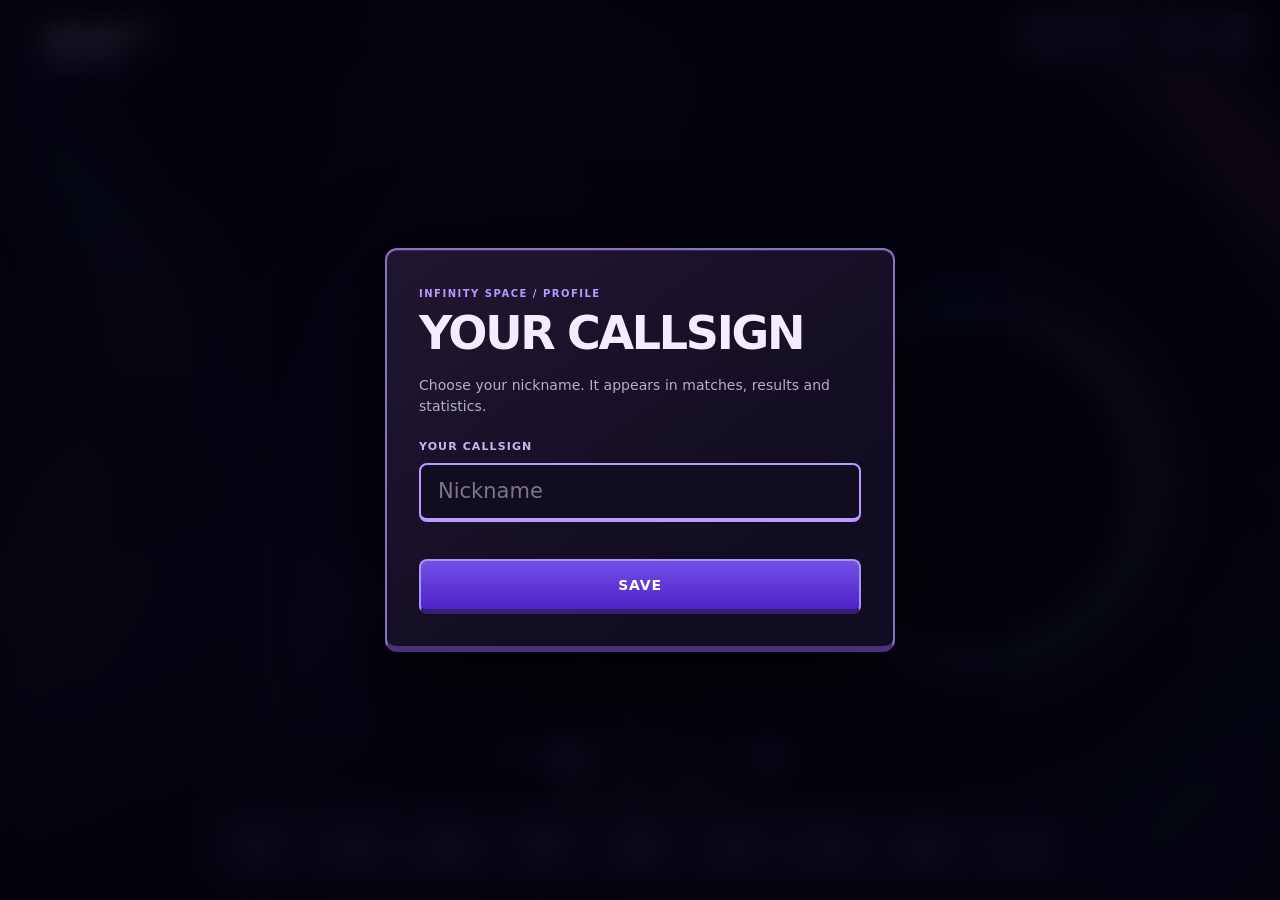
==== commit 386031e9: "Add CrazyGames-only revive for all arena modes and midgame on match completion" ====
--- a/cosmic-arena.html
+++ b/cosmic-arena.html
@@ -25,8 +25,13 @@
 </div>
 <div id="touch-stick"><div id="thumb"></div></div>
 <div class="toast" id="toast"></div>
-<div class="shade" id="result"><div class="panel" style="max-width:560px"><span class="eyebrow" id="outcome-kicker">MATCH COMPLETE</span><h2 class="hero" id="outcome">VICTORY</h2><p class="desc" id="outcome-detail"></p><div id="result-stat"><div class="result-cell"><b id="r-place">1</b><small data-l="place">POSITION</small></div><div class="result-cell"><b id="r-kills">0</b><small data-l="kills">ELIMINATIONS</small></div><div class="result-cell"><b id="r-mass">0</b><small data-l="mass">MASS</small></div></div><div class="arena-dialog-actions"><button class="primary" id="again" data-l="again">PLAY AGAIN</button><button class="text-btn" id="change" data-l="change">CHANGE MODE</button></div></div></div>
-<div class="shade" id="paused" role="dialog" aria-modal="true" aria-labelledby="pause-title">
+<div class="shade" id="result"><div class="panel" style="max-width:560px"><span class="eyebrow" id="outcome-kicker">MATCH COMPLETE</span><h2 class="hero" id="outcome">VICTORY</h2><p class="desc" id="outcome-detail"></p><div id="result-stat"><div class="result-cell"><b id="r-place">1</b><small data-l="place">POSITION</small></div><div class="result-cell"><b id="r-kills">0</b><small data-l="kills">ELIMINATIONS</small></div><div class="result-cell"><b id="r-mass">0</b><small data-l="mass">MASS</small></div></div><p id="arena-result-ad-status" class="arena-ad-status" role="status" aria-live="polite"></p>
+<div class="arena-dialog-actions"><button id="arena-result-revive-ad" class="primary" type="button" hidden>▶ WATCH AD · REVIVE 50% MASS</button><button class="primary" id="again" data-l="again">PLAY AGAIN</button><button class="text-btn" id="change" data-l="change">CHANGE MODE</button></div></div></div>
+<div class="shade" id="arena-death-offer" role="dialog" aria-modal="true" aria-labelledby="arena-death-title"><div class="panel arena-death-panel">
+<span class="eyebrow">INFINITY SPACE / CRAZYGAMES</span><h2 class="hero" id="arena-death-title">SECOND CHANCE</h2>
+<p class="desc" id="arena-death-desc"></p><p id="arena-death-ad-status" class="arena-ad-status" role="status" aria-live="polite"></p>
+<div class="arena-dialog-actions"><button id="arena-revive-ad" type="button" class="primary">▶ WATCH AD · 50% MASS</button><button id="arena-normal-respawn" type="button" class="text-btn">NORMAL RESPAWN</button></div>
+</div></div><div class="shade" id="paused" role="dialog" aria-modal="true" aria-labelledby="pause-title">
  <div class="panel arena-pause-panel">
   <div class="arena-pause-heading"><div><span class="eyebrow">INFINITY SPACE / ARCADE</span>
   <h2 class="hero" id="pause-title" data-l="paused">PAUSED</h2></div>
@@ -580,7 +585,7 @@
  {x:world.w*.68,y:world.h*.15,r:48,phase:4.0},
  {x:world.w*.30,y:world.h*.82,r:55,phase:5.3}
 ];
-game={state:'playing',mode,elapsed:0,left:c.duration,people,food:Array.from({length:c.food},createFood),relics:[createRelic(),createRelic(),createRelic(),createRelic(),createRelic()],relicTimer:7,hazards,portals:[{x:world.w*.17,y:world.h*.75},{x:world.w*.83,y:world.h*.25}],scores:[0,0],coreHold:-1,stormR:Math.hypot(world.w/2,world.h/2)+200,stormCx:world.w/2,stormCy:world.h/2,finishReason:'',firstPlace:false,eventClock:0};
+game={state:'playing',mode,elapsed:0,left:c.duration,reviveUsed:false,adPending:false,reported:false,deathMass:0,resultWon:false,resultRank:0,people,food:Array.from({length:c.food},createFood),relics:[createRelic(),createRelic(),createRelic(),createRelic(),createRelic()],relicTimer:7,hazards,portals:[{x:world.w*.17,y:world.h*.75},{x:world.w*.83,y:world.h*.25}],scores:[0,0],coreHold:-1,stormR:Math.hypot(world.w/2,world.h/2)+200,stormCx:world.w/2,stormCy:world.h/2,finishReason:'',firstPlace:false,eventClock:0};
 mouse.active=false;touch.active=false;keys={};camera.zoom=1;
 document.body.dataset.arenaMode=mode;syncArenaAudio();
 camera.x=people[0].x-sw*.5;camera.y=people[0].y-sh*.5;fx=[];uiTick=0;
@@ -590,7 +595,7 @@
  if(mode==='race')game.people.forEach((p,i)=>{p.mass=200+i%4*460;p.stage=massForm(p.mass);});
 }
 $('hud').hidden=DEMO_MODE;$('team-box').hidden=mode!=='core';$('mode-caption').textContent=L('m'+({arena:'Arena',royale:'Royale',core:'Core',race:'Race'}[mode]))+(mode==='race'?' · '+(lang==='ru'?'ДО ЧЁРНОЙ ДЫРЫ':'BECOME A BLACK HOLE'):mode==='core'?' · 100':'');
-$('result').classList.remove('active');$('paused').classList.remove('active');$('touch-stick').style.display='';
+$('result').classList.remove('active');$('paused').classList.remove('active');$('arena-death-offer').classList.remove('active');$('arena-result-revive-ad').hidden=true;$('arena-result-ad-status').textContent='';$('touch-stick').style.display='';
 $('hint').textContent=(lang==='ru'?'МЫШЬ / WASD — ПОЛЁТ · ПРОБЕЛ — РЫВОК · E — ИМПУЛЬС · Q — ЩИТ':'MOUSE / WASD — MOVE · SPACE — DASH · E — PULSE · Q — SHIELD')+(mode==='race'?(lang==='ru'?' · ЦЕЛЬ: ЧЁРНАЯ ДЫРА':' · GOAL: BLACK HOLE'):'');
 last=performance.now();
 if(!DEMO_MODE){
@@ -702,7 +707,7 @@
  button.setAttribute('aria-label',button.textContent);
 }
 function togglePause(){
- if(!game||game.state==='finished')return;
+ if(!game||!['playing','paused'].includes(game.state))return;
  game.state=game.state==='playing'?'paused':'playing';
  const paused=game.state==='paused';
  keys={};mouse.active=false;touch.active=false;
@@ -728,7 +733,10 @@
 }
 $('pause').onclick=togglePause;$('resume').onclick=togglePause;
 $('arena-pause-sound').onclick=()=>{arenaMuted=!arenaMuted;try{localStorage.setItem('infinity-space-arena-muted',arenaMuted?'1':'0')}catch(_){}syncArenaAudio();if(!arenaMuted)sound(420,.095,'sine',.017);};
-syncArenaAudio();$('again').onclick=()=>init(mode);$('change').onclick=showMenu;$('change2').onclick=showMenu;
+syncArenaAudio();
+$('again').onclick=()=>{if(game?.adPending)return;if(game?.state==='finished'&&!game.reported)recordArenaMatch(game.resultWon,game.resultRank);init(mode);};
+$('change').onclick=()=>{if(game?.adPending)return;if(game?.state==='finished'&&!game.reported)recordArenaMatch(game.resultWon,game.resultRank);showMenu();};
+$('change2').onclick=showMenu;
 ['shield','pulse','dash'].forEach(id=>$(id).addEventListener('pointerdown',e=>{e.preventDefault();e.stopPropagation();useAbility(id)}));
 addEventListener('keydown',e=>{const code=e.code;if(['Space','ArrowUp','ArrowDown','ArrowLeft','ArrowRight','KeyQ','KeyE','KeyP'].includes(code))e.preventDefault();keys[code]=true;if(e.repeat)return;if(code==='Space'||code==='ShiftLeft'||code==='ShiftRight')useAbility('dash');if(code==='KeyE')useAbility('pulse');if(code==='KeyQ')useAbility('shield');if(code==='KeyP'&&game&&game.state!=='guide')togglePause();if(code==='Escape'&&game&&game.state==='playing')togglePause();});addEventListener('keyup',e=>keys[e.code]=false);addEventListener('blur',()=>{keys={};if(game&&game.state==='playing')togglePause()});
 canvas.addEventListener('pointermove',e=>{if(e.pointerType==='mouse'){mouse.x=e.clientX;mouse.y=e.clientY;mouse.active=true;}});canvas.addEventListener('pointerdown',e=>{if(e.pointerType==='mouse'){mouse.x=e.clientX;mouse.y=e.clientY;mouse.active=true;}});
@@ -803,18 +811,107 @@
 if(g.left<=0){if(mode==='arena')finish(g.people.filter(p=>p.alive).sort((a,b)=>b.mass-a.mass)[0]===g.people[0],'arena');else if(mode==='core')finish(g.scores[0]>=g.scores[1],'core');else if(mode==='race')finish(g.people.slice().sort((a,b)=>b.mass-a.mass)[0]===g.people[0],'race');else finish(g.people[0].alive&&g.people.filter(p=>p.alive).length===1,'royale');return;}
 for(let i=fx.length-1;i>=0;i--){let p=fx[i];p.x+=p.vx*dt;p.y+=p.vy*dt;p.vx*=1-dt*1.6;p.vy*=1-dt*1.6;p.t-=dt;if(p.t<=0)fx.splice(i,1);}
 }
-function kill(victim,killer){if(!victim.alive)return;victim.alive=false;victim.respawn=mode==='royale'?0:2.5;victim.mass=Math.max(20,victim.mass);addFx(victim.x,victim.y,victim.color,33,180);if(victim.player&&mode!=='royale')notify(L('killed'));if(killer&&killer.player)notify(L('hunt'));}
+function arenaAdEligible(){return !DEMO_MODE&&!!window.SpaceCrazyAds?.supported&&!game.reviveUsed&&!game.adPending;}
+function offerArenaRespawn(){
+ if(!arenaAdEligible()||mode==='royale'||game.state!=='playing')return;
+ game.state='death-offer';
+ $('arena-death-title').textContent=lang==='ru'?'ВТОРОЙ ШАНС':'SECOND CHANCE';
+ $('arena-death-desc').textContent=lang==='ru'?'Можно бесплатно возродиться с начальной массой или посмотреть рекламу и вернуть 50% массы.':
+  'Respawn normally for free, or optionally watch an ad to keep 50% of your mass.';
+ $('arena-revive-ad').textContent=lang==='ru'?'▶ РЕКЛАМА · 50% МАССЫ':'▶ WATCH AD · 50% MASS';
+ $('arena-normal-respawn').textContent=lang==='ru'?'ОБЫЧНОЕ ВОЗРОЖДЕНИЕ':'NORMAL RESPAWN';
+ $('arena-death-ad-status').textContent=window.SpaceCrazyAds?.available?'':lang==='ru'?'Реклама сейчас недоступна. Бесплатное возрождение доступно.':'Ad unavailable. Free respawn is available.';
+ $('arena-death-offer').classList.add('active');
+ window.SpacePlatform?.playing?.(false);
+}
+function reviveArenaHalfMass(){
+ if(!game||game.people[0].alive)return false;
+ const g=game,p=g.people[0];
+ p.mass=Math.max(40,Math.floor(g.deathMass*.5));p.alive=true;p.respawn=0;p.stage=massForm(p.mass);
+ p.r=13+Math.sqrt(p.mass)*2.45;p.invuln=5;p.shield=4;
+ p.vx=p.vy=0;p.dirX=1;p.dirY=0;
+ if(mode==='royale'){
+  const gap=Math.min(100,g.stormR*.17);
+  p.x=clamp(g.stormCx+rand(-gap,gap),p.r+20,world.w-p.r-20);
+  p.y=clamp(g.stormCy+rand(-gap,gap),p.r+20,world.h-p.r-20);
+ }else{
+  p.x=clamp(p.x+rand(-180,180),p.r+20,world.w-p.r-20);
+  p.y=clamp(p.y+rand(-180,180),p.r+20,world.h-p.r-20);
+ }
+ g.reviveUsed=true;g.adPending=false;g.state='playing';
+ $('arena-death-offer').classList.remove('active');$('result').classList.remove('active');
+ $('touch-stick').style.display='';camera.x=p.x-sw*.5;camera.y=p.y-sh*.5;
+ last=performance.now();window.SpacePlatform?.playing?.(true);updateUI();
+ notify(lang==='ru'?'Возрождение · 50% массы':'Revived with 50% mass');return true;
+}
+async function requestArenaRevive(fromResult){
+ if(!game||game.adPending||!arenaAdEligible()||game.people[0].alive)return;
+ const current=game,status=$(fromResult?'arena-result-ad-status':'arena-death-ad-status');
+ if(!window.SpaceCrazyAds?.available){status.textContent=lang==='ru'?'Реклама недоступна.':'Ad unavailable.';return;}
+ const buttons=(fromResult?$('result'):$('arena-death-offer')).querySelectorAll('button');
+ current.adPending=true;buttons.forEach(b=>b.disabled=true);
+ status.textContent=lang==='ru'?'Загрузка рекламы…':'Loading ad…';
+ const success=await window.SpaceCrazyAds.rewarded();
+ if(game!==current)return;
+ current.adPending=false;buttons.forEach(b=>b.disabled=false);
+ if(success){reviveArenaHalfMass();return;}
+ status.textContent=lang==='ru'?'Реклама не завершена. Масса не восстановлена.':'Ad incomplete. Mass not restored.';
+}
+$('arena-normal-respawn').onclick=()=>{
+ if(game?.state!=='death-offer'||game.adPending)return;
+ $('arena-death-offer').classList.remove('active');game.state='playing';window.SpacePlatform?.playing?.(true);
+};
+$('arena-revive-ad').onclick=()=>requestArenaRevive(false);
+$('arena-result-revive-ad').onclick=()=>requestArenaRevive(true);
+function kill(victim,killer){
+ if(!victim.alive)return;
+ victim.alive=false;victim.respawn=mode==='royale'?0:2.5;
+ victim.mass=Math.max(20,victim.mass);addFx(victim.x,victim.y,victim.color,33,180);
+ if(victim.player){
+  game.deathMass=victim.mass;
+  if(mode!=='royale'){notify(L('killed'));if(arenaAdEligible())offerArenaRespawn();}
+ }
+ if(killer&&killer.player)notify(L('hunt'));
+}
 function consume(big,small){if(!small.alive)return;big.mass+=small.mass*.56;big.kills++;kill(small,big);if(big.player)sound(170,.19,'triangle',.046);}
+function recordArenaMatch(won,rank){
+ if(!game||game.reported||DEMO_MODE)return;
+ game.reported=true;const p=game.people[0];
+ window.InfinityProfile?.recordMatch?.(mode,{win:won,place:rank,kills:p.kills,
+  objects:p.absorbed||0,mass:Math.max(p.mass,p.peakMass||0),time:game.elapsed,
+  points:mode==='core'?game.scores[p.team]||0:0,stage:Math.max(p.stage,p.peakStage||0)});
+ try{
+  const key='infinity-space-arena-v1',saved=JSON.parse(localStorage.getItem(key)||'{}');
+  saved.matches=(saved.matches||0)+1;saved.wins=(saved.wins||0)+(won?1:0);
+  saved.kills=(saved.kills||0)+p.kills;saved.bestMass=Math.max(saved.bestMass||0,p.mass);
+  saved.lastMode=mode;localStorage.setItem(key,JSON.stringify(saved));
+ }catch(_){}
+}
+function maybeArenaMidgame(){
+ if(DEMO_MODE||game.elapsed<60||!window.SpaceCrazyAds?.available)return;
+ const current=game,buttons=$('result').querySelectorAll('button');
+ current.adPending=true;buttons.forEach(b=>b.disabled=true);
+ window.SpaceCrazyAds.midgame().finally(()=>{
+  if(game!==current)return;
+  current.adPending=false;buttons.forEach(b=>b.disabled=false);
+ });
+}
 function finish(won,reason){
 if(!game||game.state==='finished')return;
-if(DEMO_MODE){game.state='finished';demoRestartAt=performance.now()+900;return;}$('paused').classList.remove('active');game.state='finished';window.SpacePlatform?.playing?.(false);game.finishReason=reason;let p=game.people[0],rank=game.people.slice().sort((a,b)=>b.mass-a.mass).indexOf(p)+1;
+if(DEMO_MODE){game.state='finished';demoRestartAt=performance.now()+900;return;}
+$('paused').classList.remove('active');$('arena-death-offer').classList.remove('active');
+game.state='finished';window.SpacePlatform?.playing?.(false);game.finishReason=reason;
+let p=game.people[0],rank=game.people.slice().sort((a,b)=>b.mass-a.mass).indexOf(p)+1;
+game.resultWon=won;game.resultRank=rank;
+const offerRevive=!won&&mode==='royale'&&!p.alive&&game.left>8&&arenaAdEligible();
+$('arena-result-revive-ad').hidden=!offerRevive;
+$('arena-result-revive-ad').textContent=lang==='ru'?'▶ РЕКЛАМА · ВОЗРОДИТЬСЯ С 50% МАССЫ':'▶ WATCH AD · REVIVE WITH 50% MASS';
+$('arena-result-ad-status').textContent=offerRevive?(lang==='ru'?'Необязательно. Одно возрождение за матч.':'Optional. One revival per match.'):'';
+
 $('outcome').textContent=L(won?'win':'lose');$('outcome').style.color=won?'#dfc2ff':'#ffb5bb';$('outcome-kicker').textContent=L('finish');$('outcome-detail').textContent=lang==='ru'?(reason==='core'?'Синие '+Math.floor(game.scores[0])+' : '+Math.floor(game.scores[1])+' Красные':'Режим: '+L('m'+({arena:'Arena',royale:'Royale',core:'Core',race:'Race'}[mode]))):'Mode: '+configs[mode].title;
 $('r-place').textContent=rank+'/'+game.people.length;$('r-kills').textContent=p.kills;$('r-mass').textContent=Math.floor(p.mass);$('result').classList.add('active');$('touch-stick').style.display='none';
-if(!DEMO_MODE)window.InfinityProfile?.recordMatch?.(mode,{
- win:won,place:rank,kills:p.kills,objects:p.absorbed||0,mass:Math.max(p.mass,p.peakMass||0),
- time:game.elapsed,points:mode==='core'?game.scores[p.team]||0:0,stage:Math.max(p.stage,p.peakStage||0)
-});
-try{const key='infinity-space-arena-v1',saved=JSON.parse(localStorage.getItem(key)||'{}');saved.matches=(saved.matches||0)+1;saved.wins=(saved.wins||0)+(won?1:0);saved.kills=(saved.kills||0)+p.kills;saved.bestMass=Math.max(saved.bestMass||0,p.mass);saved.lastMode=mode;localStorage.setItem(key,JSON.stringify(saved));}catch(e){}
+if(!offerRevive)recordArenaMatch(won,rank);
+if(!offerRevive)maybeArenaMidgame();
 sound(won?680:180,.42,'sine',.048);
 }
 function updateUI(){if(!game)return;let g=game,p=g.people[0],ranked=g.people.slice().sort((a,b)=>b.mass-a.mass),rank=ranked.indexOf(p)+1;$('mass').textContent=Math.floor(p.mass);$('clock').textContent=Math.floor(g.left/60).toString().padStart(2,'0')+':'+Math.floor(g.left%60).toString().padStart(2,'0');$('place').textContent=rank+' / '+g.people.length;$('team-score').textContent=Math.floor(g.scores[0])+' : '+Math.floor(g.scores[1]);const leaders=ranked.slice(0,6);
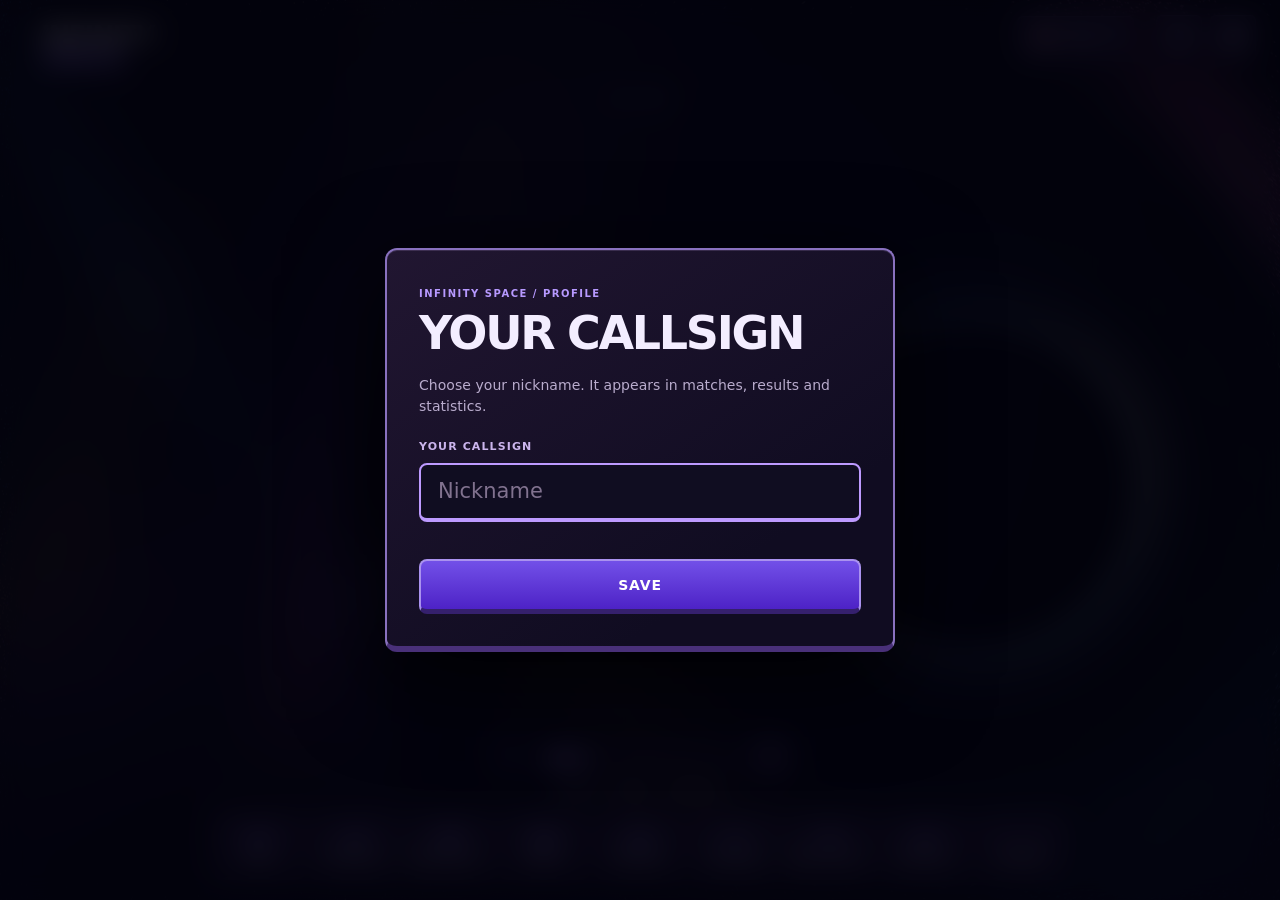
==== commit 9d1a500b: "Style optional ad choices and keep CrazyGames reward content out of Playgama" ====
--- a/cosmic-arena.html
+++ b/cosmic-arena.html
@@ -10,7 +10,7 @@
 <link rel="stylesheet" href="unified-space.css?v=4">
 <link rel="stylesheet" href="secondary-design.css?v=6">
 <link rel="stylesheet" href="profile-report.css?v=4">
-<link rel="stylesheet" href="mode-unified.css?v=13">
+<link rel="stylesheet" href="mode-unified.css?v=14">
 
 </head>
 <body>
--- a/mode-unified.css
+++ b/mode-unified.css
@@ -1873,3 +1873,41 @@
 .ws-overlay .ws-head-choice .ws-head-unlock{display:block;max-width:100%}
 .ws-overlay .ws-preset.ad-locked:hover,.ws-overlay .ws-head-choice.ad-locked:hover{box-shadow:0 0 16px #ffc05f48!important}
 .ws-overlay .ws-preset.ad-locked:disabled,.ws-overlay .ws-head-choice.ad-locked:disabled{opacity:.65;cursor:default!important}
+
+/* CrazyGames-only optional rewards. Never make a skip/restart path smaller
+   or less prominent than the ad action. */
+#arena-result-revive-ad[hidden],#worm-revive-ad[hidden],#worm-revive-note[hidden]{display:none!important}
+.worm-revive-note,.arena-ad-status{
+ display:block;max-width:100%;text-align:center;margin:9px 0 13px;
+ font:750 12px/1.55 Inter,system-ui,sans-serif;color:#edc8ff;
+}
+.arena-ad-status:empty{display:none}
+#arena-death-offer .panel{
+ width:min(540px,calc(100vw - 24px))!important;max-width:540px!important;
+ padding:clamp(18px,3vw,32px)!important;
+}
+#arena-death-offer .hero{font-size:clamp(25px,5vw,43px)!important;color:#f2e6ff!important;margin:10px 0!important}
+#arena-death-offer .desc{font-size:13px!important;color:#dac9ef!important;line-height:1.5!important}
+#arena-death-offer .arena-dialog-actions button{
+ min-height:52px!important;color:#f8ecff!important;font-weight:850!important;
+ background:linear-gradient(155deg,#2e1e46,#1a102c)!important;
+ border:1px solid #725396!important;border-bottom:3px solid #392452!important;
+ border-radius:10px!important;
+}
+#arena-death-offer .arena-dialog-actions button.primary{
+ background:linear-gradient(155deg,#593099,#3b1c73)!important;
+ border-color:#b38bff!important;
+}
+#arena-death-offer .arena-dialog-actions button:not(:disabled):hover{
+ box-shadow:0 0 16px #a46aff66!important;border-color:#e7caff!important;
+}
+#arena-death-offer .arena-dialog-actions button:disabled,
+#result .arena-dialog-actions button:disabled,
+#worm-result .worm-actions button:disabled{opacity:.56!important;cursor:wait!important}
+#result #arena-result-revive-ad:not([hidden]){
+ border-color:#c69eff!important;box-shadow:0 0 14px #9d64fb45!important;
+}
+@media(max-width:460px){
+ #arena-death-offer .arena-dialog-actions{grid-template-columns:1fr!important}
+ #arena-death-offer .arena-dialog-actions button{min-height:47px!important}
+}
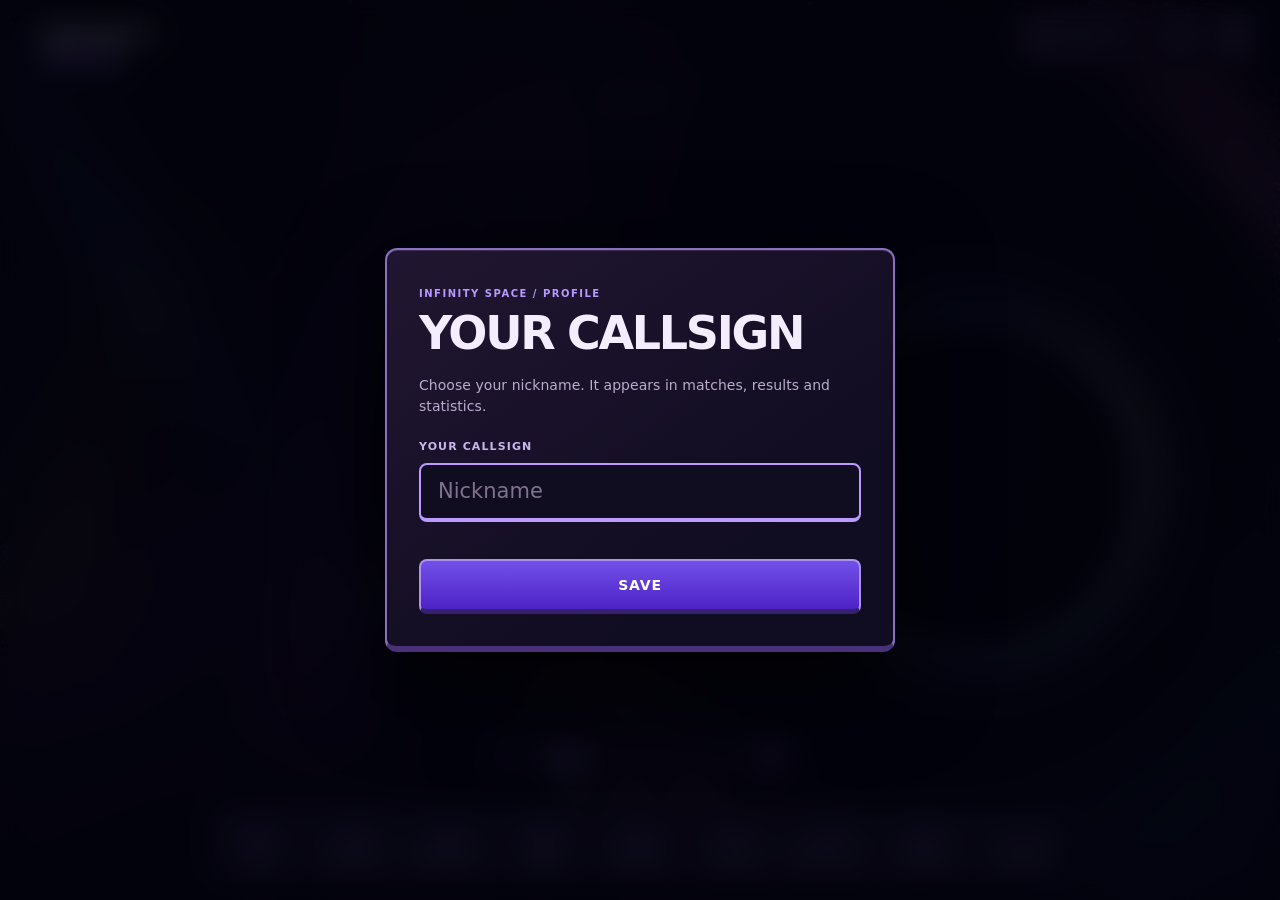
==== commit ea74e00e: "Add ad-revival QA hooks and equal weight to free respawn; fix Playgama guard" ====
--- a/cosmic-arena.html
+++ b/cosmic-arena.html
@@ -10,7 +10,7 @@
 <link rel="stylesheet" href="unified-space.css?v=4">
 <link rel="stylesheet" href="secondary-design.css?v=6">
 <link rel="stylesheet" href="profile-report.css?v=4">
-<link rel="stylesheet" href="mode-unified.css?v=14">
+<link rel="stylesheet" href="mode-unified.css?v=15">
 
 </head>
 <body>
@@ -1096,7 +1096,14 @@
   snapshot(){
    if(!game)return null;
    const p=game.people[0];
-   return {mass:p.mass,stage:p.stage,zoom:camera.zoom,state:game.state,mode};
+   return {mass:p.mass,stage:p.stage,zoom:camera.zoom,state:game.state,mode,reviveUsed:game.reviveUsed,adPending:game.adPending,deathMass:game.deathMass};
+  },
+  setElapsed(seconds){if(!game)return;game.elapsed=Math.max(0,Number(seconds)||0);game.left=Math.max(0,configs[mode].duration-game.elapsed);},
+  forcePlayerDeath(){
+   if(!game||!game.people[0].alive)return game?.state;
+   kill(game.people[0],null);
+   if(mode==='royale'&&game.state==='playing')finish(false,'royale');
+   return game.state;
   },
   forceFinish(won=true){
    if(!game||DEMO_MODE)return;
--- a/mode-unified.css
+++ b/mode-unified.css
@@ -1894,9 +1894,10 @@
  border:1px solid #725396!important;border-bottom:3px solid #392452!important;
  border-radius:10px!important;
 }
+/* Equally prominent rewarded option and normal free respawn. */
 #arena-death-offer .arena-dialog-actions button.primary{
- background:linear-gradient(155deg,#593099,#3b1c73)!important;
- border-color:#b38bff!important;
+ background:linear-gradient(155deg,#2e1e46,#1a102c)!important;
+ border-color:#725396!important;
 }
 #arena-death-offer .arena-dialog-actions button:not(:disabled):hover{
  box-shadow:0 0 16px #a46aff66!important;border-color:#e7caff!important;
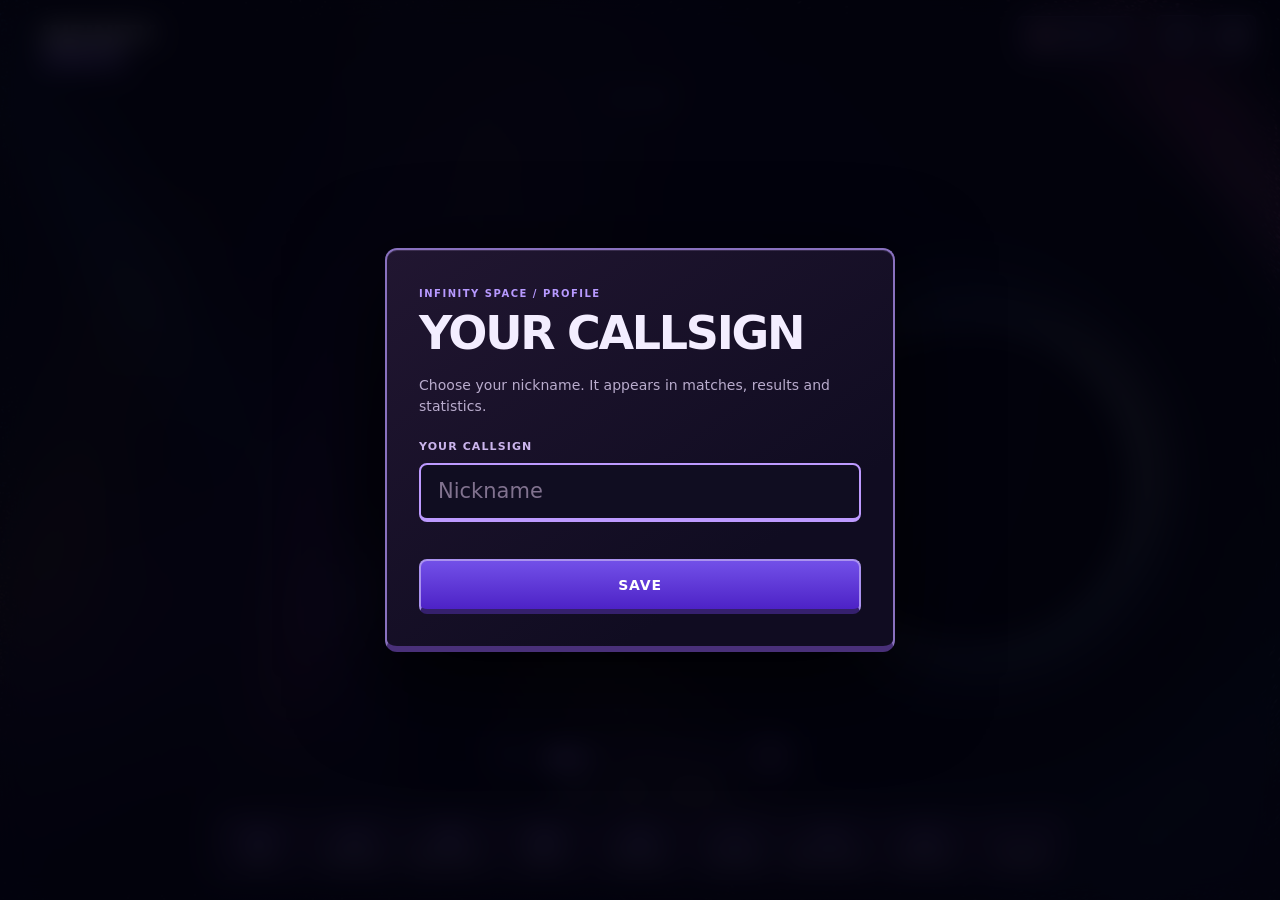
==== commit 2ca2c663: "Request midgame ads at voluntary next-match transitions after declining rewarded revival" ====
--- a/cosmic-arena.html
+++ b/cosmic-arena.html
@@ -734,8 +734,27 @@
 $('pause').onclick=togglePause;$('resume').onclick=togglePause;
 $('arena-pause-sound').onclick=()=>{arenaMuted=!arenaMuted;try{localStorage.setItem('infinity-space-arena-muted',arenaMuted?'1':'0')}catch(_){}syncArenaAudio();if(!arenaMuted)sound(420,.095,'sine',.017);};
 syncArenaAudio();
-$('again').onclick=()=>{if(game?.adPending)return;if(game?.state==='finished'&&!game.reported)recordArenaMatch(game.resultWon,game.resultRank);init(mode);};
-$('change').onclick=()=>{if(game?.adPending)return;if(game?.state==='finished'&&!game.reported)recordArenaMatch(game.resultWon,game.resultRank);showMenu();};
+// Midgame ad after DECLINING a rewarded Royale revive is requested only on
+// explicit next-round/navigation action, not in the rewarded-offer dialog.
+async function leaveArenaResults(next){
+ if(game?.adPending)return;
+ const current=game;
+ if(current?.state==='finished'){
+  if(!current.reported)recordArenaMatch(current.resultWon,current.resultRank);
+  if(current.finishReason==='royale'&&!current.reviveUsed&&
+     current.elapsed>=60&&window.SpaceCrazyAds?.available){
+   current.adPending=true;
+   const buttons=$('result').querySelectorAll('button');
+   buttons.forEach(b=>b.disabled=true);
+   try{await window.SpaceCrazyAds.midgame();}
+   finally{if(game===current){current.adPending=false;buttons.forEach(b=>b.disabled=false);}}
+   if(game!==current)return;
+  }
+ }
+ next();
+}
+$('again').onclick=()=>leaveArenaResults(()=>init(mode));
+$('change').onclick=()=>leaveArenaResults(showMenu);
 $('change2').onclick=showMenu;
 ['shield','pulse','dash'].forEach(id=>$(id).addEventListener('pointerdown',e=>{e.preventDefault();e.stopPropagation();useAbility(id)}));
 addEventListener('keydown',e=>{const code=e.code;if(['Space','ArrowUp','ArrowDown','ArrowLeft','ArrowRight','KeyQ','KeyE','KeyP'].includes(code))e.preventDefault();keys[code]=true;if(e.repeat)return;if(code==='Space'||code==='ShiftLeft'||code==='ShiftRight')useAbility('dash');if(code==='KeyE')useAbility('pulse');if(code==='KeyQ')useAbility('shield');if(code==='KeyP'&&game&&game.state!=='guide')togglePause();if(code==='Escape'&&game&&game.state==='playing')togglePause();});addEventListener('keyup',e=>keys[e.code]=false);addEventListener('blur',()=>{keys={};if(game&&game.state==='playing')togglePause()});
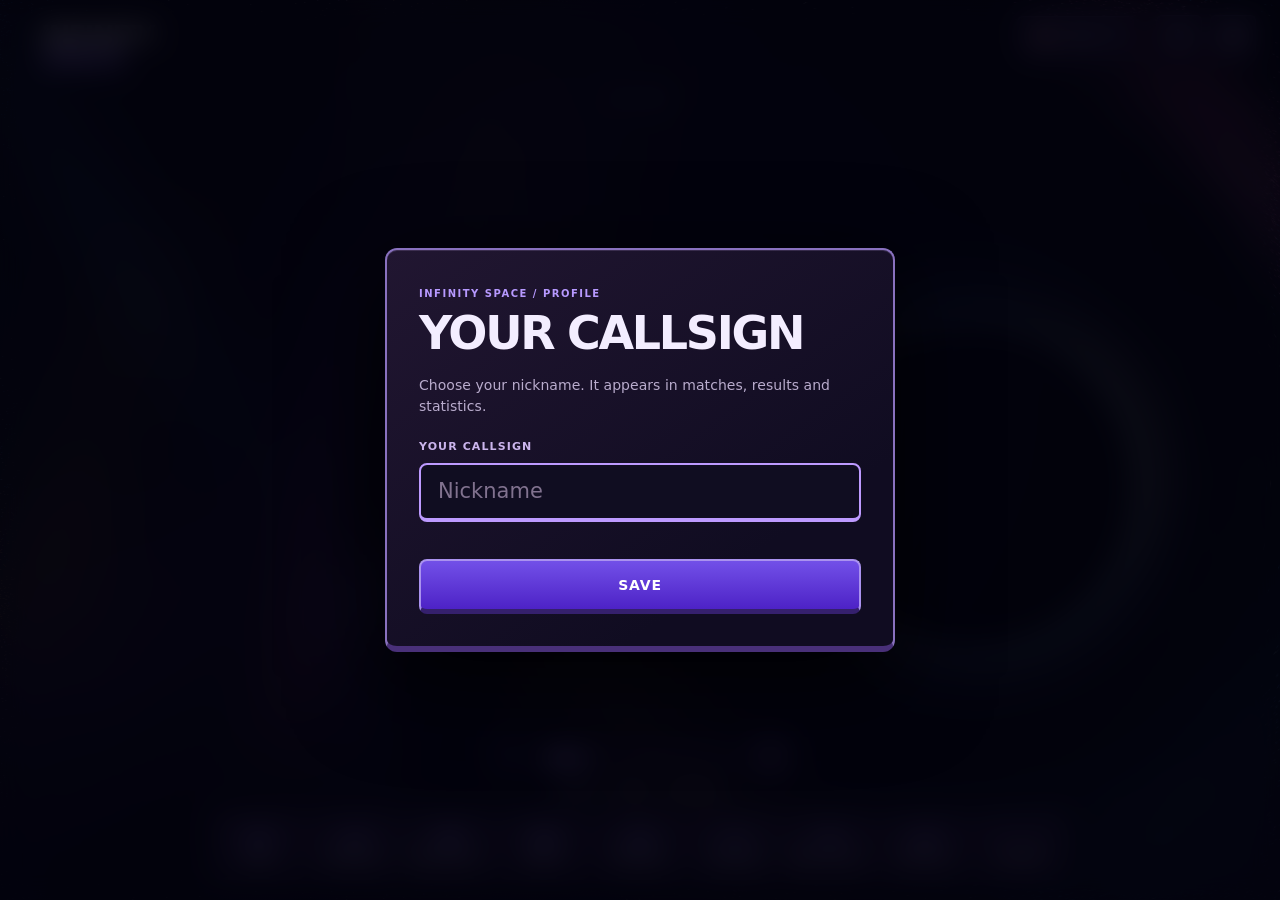
==== commit 3ed56704: "Record awarded mass before simulation resumes after arena rewarded revival" ====
--- a/cosmic-arena.html
+++ b/cosmic-arena.html
@@ -585,7 +585,7 @@
  {x:world.w*.68,y:world.h*.15,r:48,phase:4.0},
  {x:world.w*.30,y:world.h*.82,r:55,phase:5.3}
 ];
-game={state:'playing',mode,elapsed:0,left:c.duration,reviveUsed:false,adPending:false,reported:false,deathMass:0,resultWon:false,resultRank:0,people,food:Array.from({length:c.food},createFood),relics:[createRelic(),createRelic(),createRelic(),createRelic(),createRelic()],relicTimer:7,hazards,portals:[{x:world.w*.17,y:world.h*.75},{x:world.w*.83,y:world.h*.25}],scores:[0,0],coreHold:-1,stormR:Math.hypot(world.w/2,world.h/2)+200,stormCx:world.w/2,stormCy:world.h/2,finishReason:'',firstPlace:false,eventClock:0};
+game={state:'playing',mode,elapsed:0,left:c.duration,reviveUsed:false,adPending:false,reported:false,deathMass:0,lastReviveMass:0,resultWon:false,resultRank:0,people,food:Array.from({length:c.food},createFood),relics:[createRelic(),createRelic(),createRelic(),createRelic(),createRelic()],relicTimer:7,hazards,portals:[{x:world.w*.17,y:world.h*.75},{x:world.w*.83,y:world.h*.25}],scores:[0,0],coreHold:-1,stormR:Math.hypot(world.w/2,world.h/2)+200,stormCx:world.w/2,stormCy:world.h/2,finishReason:'',firstPlace:false,eventClock:0};
 mouse.active=false;touch.active=false;keys={};camera.zoom=1;
 document.body.dataset.arenaMode=mode;syncArenaAudio();
 camera.x=people[0].x-sw*.5;camera.y=people[0].y-sh*.5;fx=[];uiTick=0;
@@ -846,7 +846,9 @@
 function reviveArenaHalfMass(){
  if(!game||game.people[0].alive)return false;
  const g=game,p=g.people[0];
- p.mass=Math.max(40,Math.floor(g.deathMass*.5));p.alive=true;p.respawn=0;p.stage=massForm(p.mass);
+ // Store the exact award before gameplay can collect nearby food.
+ g.lastReviveMass=Math.max(40,Math.floor(g.deathMass*.5));
+ p.mass=g.lastReviveMass;p.alive=true;p.respawn=0;p.stage=massForm(p.mass);
  p.r=13+Math.sqrt(p.mass)*2.45;p.invuln=5;p.shield=4;
  p.vx=p.vy=0;p.dirX=1;p.dirY=0;
  if(mode==='royale'){
@@ -1115,7 +1117,7 @@
   snapshot(){
    if(!game)return null;
    const p=game.people[0];
-   return {mass:p.mass,stage:p.stage,zoom:camera.zoom,state:game.state,mode,reviveUsed:game.reviveUsed,adPending:game.adPending,deathMass:game.deathMass};
+   return {mass:p.mass,stage:p.stage,zoom:camera.zoom,state:game.state,mode,reviveUsed:game.reviveUsed,adPending:game.adPending,deathMass:game.deathMass,lastReviveMass:game.lastReviveMass};
   },
   setElapsed(seconds){if(!game)return;game.elapsed=Math.max(0,Number(seconds)||0);game.left=Math.max(0,configs[mode].duration-game.elapsed);},
   forcePlayerDeath(){
--- a/secondary-design.css
+++ b/secondary-design.css
@@ -66,6 +66,12 @@
  border-bottom:3px solid #382455!important;border-radius:5px!important;
  background:linear-gradient(110deg,#1b122dba,#120c20ba)!important;
  box-shadow:inset 0 1px #ffffff0b!important;
+}
+/* The two-ID selector above forces display:grid!important. Honor the
+   HTML hidden attribute with higher specificity than that grid rule. */
+body.ui-v15 :is(#modal #screen-achievements,#screen-mode-achievements) .br-ach-row[hidden],
+body.ui-v15 :is(#modal #screen-achievements,#screen-mode-achievements) .br-ach-row.is-filtered-out{
+ display:none!important;
 }
 body.ui-v15 :is(#modal #screen-achievements,#screen-mode-achievements) .br-ach-symbol{
  width:36px!important;height:36px!important;border-radius:5px!important;
--- a/mode-unified.css
+++ b/mode-unified.css
@@ -1912,3 +1912,86 @@
  #arena-death-offer .arena-dialog-actions{grid-template-columns:1fr!important}
  #arena-death-offer .arena-dialog-actions button{min-height:47px!important}
 }
+
+
+/* Mobile Worms control deck. One source of truth below the legacy styles:
+   fixed dimensions (not flex-basis or min-height) prevent squeezed controls. */
+@media (max-width:760px), (pointer:coarse) and (max-width:1024px) {
+ html body:has(#worm-field) #worm-hud .worm-pause-button,
+ html body:has(#worm-field) #worm-hud .worm-boost-button,
+ html body:has(#worm-field) #mode-music-open {
+  box-sizing:border-box!important;
+  position:fixed!important;right:auto!important;top:auto!important;
+  width:48px!important;min-width:48px!important;max-width:48px!important;
+  height:48px!important;min-height:48px!important;max-height:48px!important;
+  aspect-ratio:1/1!important;flex:none!important;flex-shrink:0!important;
+  left:calc(12px + env(safe-area-inset-left))!important;
+  display:flex!important;flex-direction:column!important;justify-content:center!important;
+  align-items:center!important;gap:2px!important;padding:5px 3px!important;
+  border-radius:10px!important;font-size:8px!important;
+  transform:none!important;
+ }
+ html body:has(#worm-field) #worm-hud .worm-boost-button {
+  bottom:calc(12px + env(safe-area-inset-bottom))!important;
+ }
+ html body:has(#worm-field) #worm-hud .worm-pause-button {
+  bottom:calc(70px + env(safe-area-inset-bottom))!important;
+ }
+ html body:has(#worm-field) #mode-music-open {
+  bottom:calc(128px + env(safe-area-inset-bottom))!important;
+  z-index:3!important;
+ }
+ html body:has(#worm-field) #worm-hud .worm-pause-button svg,
+ html body:has(#worm-field) #worm-hud .worm-boost-button svg,
+ html body:has(#worm-field) #mode-music-open svg {
+  width:20px!important;height:20px!important;flex:0 0 20px!important;
+ }
+ html body:has(#worm-field) #worm-hud .worm-pause-button span,
+ html body:has(#worm-field) #worm-hud .worm-boost-button b,
+ html body:has(#worm-field) #mode-music-open .mode-music-button-label {
+  font-size:8px!important;line-height:1!important;
+ }
+ /* A floating stick starts under the finger. Canvas events own its gesture,
+    so an invisible stationary joystick cannot intercept touches. */
+ html[data-worm-control="floating"] body:has(#worm-field) #worm-stick {
+  visibility:hidden!important;opacity:0!important;pointer-events:none!important;
+ }
+ html[data-worm-control="floating"] body:has(#worm-field) #worm-stick.floating-active {
+  position:fixed!important;visibility:visible!important;opacity:1!important;
+  left:var(--floating-left,50vw)!important;
+  top:var(--floating-top,50vh)!important;
+  right:auto!important;bottom:auto!important;pointer-events:none!important;
+ }
+ html[data-worm-control="touch"] body:has(#worm-field) #worm-stick {
+  display:none!important;
+ }
+}
+/* Music belongs to the playable HUD, not above pause/settings/results/skins.
+   The music dialog itself retains its independent overlay and close action. */
+body:has(#worm-field):has(#worm-pause-overlay:not([hidden])) #mode-music-open,
+body:has(#worm-field):has(#worm-settings:not([hidden])) #mode-music-open,
+body:has(#worm-field):has(#worm-guide:not([hidden])) #mode-music-open,
+body:has(#worm-field):has(#worm-result:not([hidden])) #mode-music-open,
+body:has(#worm-field):has(.ws-overlay) #mode-music-open,
+body:has(#worm-field):has(.mode-music-overlay) #mode-music-open {
+ visibility:hidden!important;pointer-events:none!important;
+}
+/* Landscape actions occupy one short row without obscuring the playfield. */
+@media (max-height:430px) and (orientation:landscape) and (pointer:coarse) {
+ html body:has(#worm-field) #worm-hud .worm-pause-button,
+ html body:has(#worm-field) #worm-hud .worm-boost-button,
+ html body:has(#worm-field) #mode-music-open {
+  width:45px!important;min-width:45px!important;max-width:45px!important;
+  height:45px!important;min-height:45px!important;max-height:45px!important;
+  bottom:calc(9px + env(safe-area-inset-bottom))!important;
+ }
+ html body:has(#worm-field) #worm-hud .worm-boost-button {
+  left:calc(9px + env(safe-area-inset-left))!important;
+ }
+ html body:has(#worm-field) #worm-hud .worm-pause-button {
+  left:calc(64px + env(safe-area-inset-left))!important;
+ }
+ html body:has(#worm-field) #mode-music-open {
+  left:calc(119px + env(safe-area-inset-left))!important;
+ }
+}
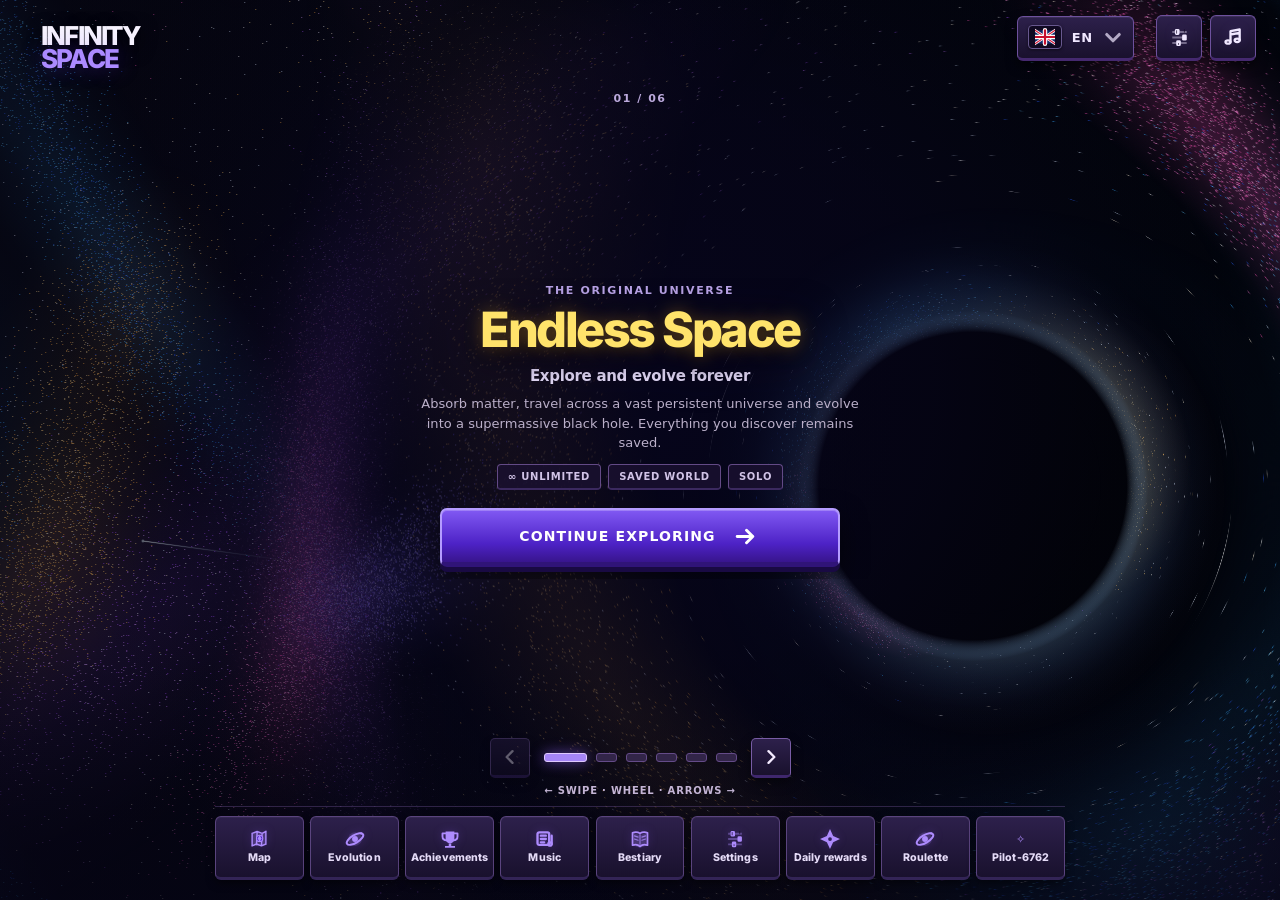
==== commit 658f2405: "Restore fixed release with original synthesized soundtrack, SVG covers and SDK data; remove advertis" ====
--- a/cosmic-arena.html
+++ b/cosmic-arena.html
@@ -6,11 +6,11 @@
 <meta name="theme-color" content="#050712">
 <meta name="description" content="Infinity Space: Cosmic Arena. Four fast-paced competitive space .io modes.">
 <title>Infinity Space — Cosmic Arena</title>
-<link rel="stylesheet" href="ui-arena.css?v=6">
-<link rel="stylesheet" href="unified-space.css?v=4">
-<link rel="stylesheet" href="secondary-design.css?v=6">
-<link rel="stylesheet" href="profile-report.css?v=4">
-<link rel="stylesheet" href="mode-unified.css?v=15">
+<link rel="stylesheet" href="ui-arena.css?v=3.95.0">
+<link rel="stylesheet" href="unified-space.css?v=3.95.0">
+<link rel="stylesheet" href="secondary-design.css?v=3.95.0">
+<link rel="stylesheet" href="profile-report.css?v=3.95.0">
+<link rel="stylesheet" href="mode-unified.css?v=3.95.0">
 
 </head>
 <body>
@@ -25,13 +25,9 @@
 </div>
 <div id="touch-stick"><div id="thumb"></div></div>
 <div class="toast" id="toast"></div>
-<div class="shade" id="result"><div class="panel" style="max-width:560px"><span class="eyebrow" id="outcome-kicker">MATCH COMPLETE</span><h2 class="hero" id="outcome">VICTORY</h2><p class="desc" id="outcome-detail"></p><div id="result-stat"><div class="result-cell"><b id="r-place">1</b><small data-l="place">POSITION</small></div><div class="result-cell"><b id="r-kills">0</b><small data-l="kills">ELIMINATIONS</small></div><div class="result-cell"><b id="r-mass">0</b><small data-l="mass">MASS</small></div></div><p id="arena-result-ad-status" class="arena-ad-status" role="status" aria-live="polite"></p>
-<div class="arena-dialog-actions"><button id="arena-result-revive-ad" class="primary" type="button" hidden>▶ WATCH AD · REVIVE 50% MASS</button><button class="primary" id="again" data-l="again">PLAY AGAIN</button><button class="text-btn" id="change" data-l="change">CHANGE MODE</button></div></div></div>
-<div class="shade" id="arena-death-offer" role="dialog" aria-modal="true" aria-labelledby="arena-death-title"><div class="panel arena-death-panel">
-<span class="eyebrow">INFINITY SPACE / CRAZYGAMES</span><h2 class="hero" id="arena-death-title">SECOND CHANCE</h2>
-<p class="desc" id="arena-death-desc"></p><p id="arena-death-ad-status" class="arena-ad-status" role="status" aria-live="polite"></p>
-<div class="arena-dialog-actions"><button id="arena-revive-ad" type="button" class="primary">▶ WATCH AD · 50% MASS</button><button id="arena-normal-respawn" type="button" class="text-btn">NORMAL RESPAWN</button></div>
-</div></div><div class="shade" id="paused" role="dialog" aria-modal="true" aria-labelledby="pause-title">
+<div class="shade" id="result"><div class="panel" style="max-width:560px"><span class="eyebrow" id="outcome-kicker">MATCH COMPLETE</span><h2 class="hero" id="outcome">VICTORY</h2><p class="desc" id="outcome-detail"></p><div id="result-stat"><div class="result-cell"><b id="r-place">1</b><small data-l="place">POSITION</small></div><div class="result-cell"><b id="r-kills">0</b><small data-l="kills">ELIMINATIONS</small></div><div class="result-cell"><b id="r-mass">0</b><small data-l="mass">MASS</small></div></div>
+<div class="arena-dialog-actions"><button class="primary" id="again" data-l="again">PLAY AGAIN</button><button class="text-btn" id="change" data-l="change">CHANGE MODE</button></div></div></div>
+<div class="shade" id="paused" role="dialog" aria-modal="true" aria-labelledby="pause-title">
  <div class="panel arena-pause-panel">
   <div class="arena-pause-heading"><div><span class="eyebrow">INFINITY SPACE / ARCADE</span>
   <h2 class="hero" id="pause-title" data-l="paused">PAUSED</h2></div>
@@ -64,16 +60,16 @@
   </div>
  </div>
 </div>
-<script src="player-profile.js?v=6"></script>
-<script src="music-tracks.js?v=3.54.2"></script>
-<script src="mode-music.js?v=2" defer></script>
 <script src="platform.js"></script>
-<script src="https://bridge.playgama.com/v2/stable/playgama-bridge.js" defer></script>
-<script src="playgama-platform.js" defer></script>
-<script src="crazygames-extras.js?v=1" defer></script>
+<script src="player-profile.js?v=3.95.0"></script>
+<script src="music-tracks.js?v=3.95.0"></script>
+<script src="mode-music.js?v=3.95.0" defer></script>
+
+
 <script>
 'use strict';
-(()=>{
+(async()=>{
+await window.SpacePlatform.startup;
 const QUERY=new URLSearchParams(location.search);
 const HASH_QUERY=new URLSearchParams(location.hash.slice(1));
 const DEMO_MODE=['arena','royale','core','race'].includes(QUERY.get('demo')||HASH_QUERY.get('demo'));
@@ -82,7 +78,7 @@
 const T={
 en:{playNow:'PLAY MODE',swipeHint:'← SWIPE, SCROLL OR USE ARROWS →',back:'BACK TO MENU',modesHeader:'GAME MODES',dEndless:'Original endless exploration and evolution · saved progress',mass:'MASS',time:'TIME',place:'POSITION',core:'CONTROL',ranking:'LEADERBOARD',radar:'ARENA RADAR',pause:'Ⅱ PAUSE',intro:'Four competitive space modes. Grow, hunt rivals, exploit gravity, and dominate the arena. Fight for the top of the leaderboard.',mArena:'Cosmic Arena',dArena:'Absorb matter and rivals. Top the leaderboard before the timer ends.',mRoyale:'Last Singularity',dRoyale:'The storm collapses inward. One survivor takes the victory.',mCore:'Core Conquest',dCore:'Blue vs red. Hold the energy core to earn 100 control points.',mRace:'Evolution Rush',dRace:'Gain enough mass to become a black hole before your rivals.',bots:'COMPETITIVE MATCH · RIVALS',saved:'Endless Space keeps its own save.',endless:'∞ Endless Space',kills:'ELIMINATIONS',again:'PLAY AGAIN',change:'CHANGE MODE',paused:'PAUSED',soundOn:'SOUND ON',soundOff:'SOUND OFF',help:'HOW TO PLAY',pausedDesc:'Resume the fight, review controls, or choose another mode.',resume:'RESUME',win:'VICTORY',lose:'DEFEAT',finish:'MATCH COMPLETE',hunt:'You absorbed a rival!',killed:'Absorbed by a rival — respawning',storm:'Warning: cosmic storm!',shielded:'Gravity shield enabled',charge:'Pulse wave!',portal:'Wormhole jump!',relic:'Relic acquired!',lead:'YOU ARE LEADING',overtake:'RIVAL LEADS',race:'Critical mass reached!',coreLead:'Energy core captured',spectate:'YOU WERE ELIMINATED',draw:'TIME IS UP'},
 ru:{playNow:'ИГРАТЬ',swipeHint:'← СВАЙП · КОЛЕСО · СТРЕЛКИ →',back:'НАЗАД В МЕНЮ',modesHeader:'РЕЖИМЫ ИГРЫ',dEndless:'Оригинальная бесконечная Вселенная · сохранённый прогресс',mass:'МАССА',time:'ВРЕМЯ',place:'МЕСТО',core:'КОНТРОЛЬ',ranking:'ЛИДЕРЫ МАТЧА',radar:'РАДАР АРЕНЫ',pause:'Ⅱ ПАУЗА',intro:'Четыре соревновательных космических режима. Расти, охоться на соперников и используй гравитацию. Борись за первое место в таблице лидеров.',mArena:'Космическая арена',dArena:'Поглощай материю и противников. Стань первым в таблице лидеров.',mRoyale:'Последняя сингулярность',dRoyale:'Космический шторм сжимает безопасную область. Выживет только один.',mCore:'Захват ядра',dCore:'Синие против красных. Удерживай ядро, чтобы набрать 100 очков.',mRace:'Гонка эволюции',dRace:'Первым набери массу чёрной дыры — форма зависит только от массы.',bots:'СОРЕВНОВАТЕЛЬНЫЙ МАТЧ',saved:'Бесконечный космос хранит отдельный прогресс.',endless:'∞ Бесконечный космос',kills:'ПОГЛОЩЕНО',again:'СЫГРАТЬ ЕЩЁ',change:'СМЕНИТЬ РЕЖИМ',paused:'ПАУЗА',soundOn:'ЗВУК ВКЛ',soundOff:'ЗВУК ВЫКЛ',help:'КАК ИГРАТЬ',pausedDesc:'Продолжи матч, открой обучение или выбери другой режим.',resume:'ПРОДОЛЖИТЬ',win:'ПОБЕДА',lose:'ПОРАЖЕНИЕ',finish:'МАТЧ ЗАВЕРШЁН',hunt:'Соперник поглощён!',killed:'Тебя поглотили — возрождение',storm:'Осторожно: космический шторм!',shielded:'Гравитационный щит активирован',charge:'Гравитационный импульс!',portal:'Прыжок через червоточину!',relic:'Реликвия получена!',lead:'ТЫ ЛИДИРУЕШЬ',overtake:'СОПЕРНИК ВПЕРЕДИ',race:'Критическая масса достигнута!',coreLead:'Ядро захвачено',spectate:'ТЫ ВЫБЫЛ',draw:'ВРЕМЯ ИСТЕКЛО'}};
-const preferredLang=(()=>{try{return localStorage.getItem('infiniti-space-language')||navigator.language||'en'}catch(_){return navigator.language||'en'}})();
+const preferredLang=(()=>{try{return window.SpacePlatform.storage.getItem('infiniti-space-language')||navigator.language||'en'}catch(_){return navigator.language||'en'}})();
 const lang=preferredLang.toLowerCase().startsWith('ru')?'ru':'en', L=(k)=>T[lang][k]||T.en[k]||k;
 document.documentElement.lang=lang;document.querySelectorAll('[data-l]').forEach(n=>n.textContent=L(n.dataset.l));
 const $=id=>document.getElementById(id),canvas=$('arena'),ctx=canvas.getContext('2d',{alpha:false}),mini=$('mini'),mc=mini.getContext('2d');
@@ -103,7 +99,7 @@
  core:{title:'CORE CONQUEST',duration:260,bots:17,w:7200,h:4600,food:2050},
  race:{title:'EVOLUTION RUSH',duration:390,bots:15,w:9000,h:5600,food:3100}
 };
-let arenaMuted=(()=>{try{return localStorage.getItem('infinity-space-arena-muted')==='1'}catch(_){return false}})();
+let arenaMuted=(()=>{try{return window.SpacePlatform.storage.getItem('infinity-space-arena-muted')==='1'}catch(_){return false}})();
 let mode='arena',game=null,sw=innerWidth,sh=innerHeight,dpr=1,mouse={x:innerWidth/2,y:innerHeight/2,active:false},keys={},touch={x:0,y:0,active:false,id:null},camera={x:0,y:0,zoom:1},bg=[],fx=[],toastUntil=0,last=performance.now(),frameClock=0,uiTick=0,starsCanvas=null,audio=null;
 const colors=['#a887ff','#2860ff','#ff9f6e','#78f29d','#f3cc60','#ff6fa6','#a2c4ff','#d7a1ff','#ff715e','#a9e278','#56c5ff','#e9e5ff','#fcabcb','#7dffbf','#fcdd8b','#bd88ff'];
 const botNames=['Nova','Orion','Voidling','Nebula','Pulsar','Quasar','Luna','Vortex','Astra','Rift','Zenith','Cosmo','Eclipse','Astro','Kepler','Hyperion','Aether','Triton','Lyra','Photon'];
@@ -585,7 +581,7 @@
  {x:world.w*.68,y:world.h*.15,r:48,phase:4.0},
  {x:world.w*.30,y:world.h*.82,r:55,phase:5.3}
 ];
-game={state:'playing',mode,elapsed:0,left:c.duration,reviveUsed:false,adPending:false,reported:false,deathMass:0,lastReviveMass:0,resultWon:false,resultRank:0,people,food:Array.from({length:c.food},createFood),relics:[createRelic(),createRelic(),createRelic(),createRelic(),createRelic()],relicTimer:7,hazards,portals:[{x:world.w*.17,y:world.h*.75},{x:world.w*.83,y:world.h*.25}],scores:[0,0],coreHold:-1,stormR:Math.hypot(world.w/2,world.h/2)+200,stormCx:world.w/2,stormCy:world.h/2,finishReason:'',firstPlace:false,eventClock:0};
+game={state:'playing',mode,elapsed:0,left:c.duration,reported:false,deathMass:0,resultWon:false,resultRank:0,people,food:Array.from({length:c.food},createFood),relics:[createRelic(),createRelic(),createRelic(),createRelic(),createRelic()],relicTimer:7,hazards,portals:[{x:world.w*.17,y:world.h*.75},{x:world.w*.83,y:world.h*.25}],scores:[0,0],coreHold:-1,stormR:Math.hypot(world.w/2,world.h/2)+200,stormCx:world.w/2,stormCy:world.h/2,finishReason:'',firstPlace:false,eventClock:0};
 mouse.active=false;touch.active=false;keys={};camera.zoom=1;
 document.body.dataset.arenaMode=mode;syncArenaAudio();
 camera.x=people[0].x-sw*.5;camera.y=people[0].y-sh*.5;fx=[];uiTick=0;
@@ -595,7 +591,7 @@
  if(mode==='race')game.people.forEach((p,i)=>{p.mass=200+i%4*460;p.stage=massForm(p.mass);});
 }
 $('hud').hidden=DEMO_MODE;$('team-box').hidden=mode!=='core';$('mode-caption').textContent=L('m'+({arena:'Arena',royale:'Royale',core:'Core',race:'Race'}[mode]))+(mode==='race'?' · '+(lang==='ru'?'ДО ЧЁРНОЙ ДЫРЫ':'BECOME A BLACK HOLE'):mode==='core'?' · 100':'');
-$('result').classList.remove('active');$('paused').classList.remove('active');$('arena-death-offer').classList.remove('active');$('arena-result-revive-ad').hidden=true;$('arena-result-ad-status').textContent='';$('touch-stick').style.display='';
+$('result').classList.remove('active');$('paused').classList.remove('active');$('touch-stick').style.display='';
 $('hint').textContent=(lang==='ru'?'МЫШЬ / WASD — ПОЛЁТ · ПРОБЕЛ — РЫВОК · E — ИМПУЛЬС · Q — ЩИТ':'MOUSE / WASD — MOVE · SPACE — DASH · E — PULSE · Q — SHIELD')+(mode==='race'?(lang==='ru'?' · ЦЕЛЬ: ЧЁРНАЯ ДЫРА':' · GOAL: BLACK HOLE'):'');
 last=performance.now();
 if(!DEMO_MODE){
@@ -675,11 +671,11 @@
  $('paused').classList.toggle('active',guideReturn==='paused');
  window.SpacePlatform?.playing?.(guideReturn==='playing');
  last=performance.now();keys={};
- try{localStorage.setItem('infinity-space-mode-guide-v2:'+mode,'1')}catch(e){}
+ try{window.SpacePlatform.storage.setItem('infinity-space-mode-guide-v2:'+mode,'1')}catch(e){}
 }
 function maybeShowGuide(){
  let seen=false;
- try{seen=localStorage.getItem('infinity-space-mode-guide-v2:'+mode)==='1'}catch(e){}
+ try{seen=window.SpacePlatform.storage.getItem('infinity-space-mode-guide-v2:'+mode)==='1'}catch(e){}
  if(!seen)showGuide(false);
 }
 $('guide-next').onclick=()=>{
@@ -732,27 +728,9 @@
 if(name==='pulse'&&p.pulseCD<=0){p.pulseCD=8.5;p.ring=1;for(const q of game.people){if(!q.alive||q===p||(mode==='core'&&p.team===q.team))continue;const dx=q.x-p.x,dy=q.y-p.y,d=Math.hypot(dx,dy)||1;if(d<p.r+235){let f=(1-d/(p.r+235));q.vx+=dx/d*(450+270*f);q.vy+=dy/d*(450+270*f);}}addFx(p.x,p.y,'#bdadff',30,160);if(p.player){notify(L('charge'));sound(180,.31,'sawtooth',.022);}}
 }
 $('pause').onclick=togglePause;$('resume').onclick=togglePause;
-$('arena-pause-sound').onclick=()=>{arenaMuted=!arenaMuted;try{localStorage.setItem('infinity-space-arena-muted',arenaMuted?'1':'0')}catch(_){}syncArenaAudio();if(!arenaMuted)sound(420,.095,'sine',.017);};
+$('arena-pause-sound').onclick=()=>{arenaMuted=!arenaMuted;try{window.SpacePlatform.storage.setItem('infinity-space-arena-muted',arenaMuted?'1':'0')}catch(_){}syncArenaAudio();if(!arenaMuted)sound(420,.095,'sine',.017);};
 syncArenaAudio();
-// Midgame ad after DECLINING a rewarded Royale revive is requested only on
-// explicit next-round/navigation action, not in the rewarded-offer dialog.
-async function leaveArenaResults(next){
- if(game?.adPending)return;
- const current=game;
- if(current?.state==='finished'){
-  if(!current.reported)recordArenaMatch(current.resultWon,current.resultRank);
-  if(current.finishReason==='royale'&&!current.reviveUsed&&
-     current.elapsed>=60&&window.SpaceCrazyAds?.available){
-   current.adPending=true;
-   const buttons=$('result').querySelectorAll('button');
-   buttons.forEach(b=>b.disabled=true);
-   try{await window.SpaceCrazyAds.midgame();}
-   finally{if(game===current){current.adPending=false;buttons.forEach(b=>b.disabled=false);}}
-   if(game!==current)return;
-  }
- }
- next();
-}
+function leaveArenaResults(next){next();}
 $('again').onclick=()=>leaveArenaResults(()=>init(mode));
 $('change').onclick=()=>leaveArenaResults(showMenu);
 $('change2').onclick=showMenu;
@@ -830,67 +808,13 @@
 if(g.left<=0){if(mode==='arena')finish(g.people.filter(p=>p.alive).sort((a,b)=>b.mass-a.mass)[0]===g.people[0],'arena');else if(mode==='core')finish(g.scores[0]>=g.scores[1],'core');else if(mode==='race')finish(g.people.slice().sort((a,b)=>b.mass-a.mass)[0]===g.people[0],'race');else finish(g.people[0].alive&&g.people.filter(p=>p.alive).length===1,'royale');return;}
 for(let i=fx.length-1;i>=0;i--){let p=fx[i];p.x+=p.vx*dt;p.y+=p.vy*dt;p.vx*=1-dt*1.6;p.vy*=1-dt*1.6;p.t-=dt;if(p.t<=0)fx.splice(i,1);}
 }
-function arenaAdEligible(){return !DEMO_MODE&&!!window.SpaceCrazyAds?.supported&&!game.reviveUsed&&!game.adPending;}
-function offerArenaRespawn(){
- if(!arenaAdEligible()||mode==='royale'||game.state!=='playing')return;
- game.state='death-offer';
- $('arena-death-title').textContent=lang==='ru'?'ВТОРОЙ ШАНС':'SECOND CHANCE';
- $('arena-death-desc').textContent=lang==='ru'?'Можно бесплатно возродиться с начальной массой или посмотреть рекламу и вернуть 50% массы.':
-  'Respawn normally for free, or optionally watch an ad to keep 50% of your mass.';
- $('arena-revive-ad').textContent=lang==='ru'?'▶ РЕКЛАМА · 50% МАССЫ':'▶ WATCH AD · 50% MASS';
- $('arena-normal-respawn').textContent=lang==='ru'?'ОБЫЧНОЕ ВОЗРОЖДЕНИЕ':'NORMAL RESPAWN';
- $('arena-death-ad-status').textContent=window.SpaceCrazyAds?.available?'':lang==='ru'?'Реклама сейчас недоступна. Бесплатное возрождение доступно.':'Ad unavailable. Free respawn is available.';
- $('arena-death-offer').classList.add('active');
- window.SpacePlatform?.playing?.(false);
-}
-function reviveArenaHalfMass(){
- if(!game||game.people[0].alive)return false;
- const g=game,p=g.people[0];
- // Store the exact award before gameplay can collect nearby food.
- g.lastReviveMass=Math.max(40,Math.floor(g.deathMass*.5));
- p.mass=g.lastReviveMass;p.alive=true;p.respawn=0;p.stage=massForm(p.mass);
- p.r=13+Math.sqrt(p.mass)*2.45;p.invuln=5;p.shield=4;
- p.vx=p.vy=0;p.dirX=1;p.dirY=0;
- if(mode==='royale'){
-  const gap=Math.min(100,g.stormR*.17);
-  p.x=clamp(g.stormCx+rand(-gap,gap),p.r+20,world.w-p.r-20);
-  p.y=clamp(g.stormCy+rand(-gap,gap),p.r+20,world.h-p.r-20);
- }else{
-  p.x=clamp(p.x+rand(-180,180),p.r+20,world.w-p.r-20);
-  p.y=clamp(p.y+rand(-180,180),p.r+20,world.h-p.r-20);
- }
- g.reviveUsed=true;g.adPending=false;g.state='playing';
- $('arena-death-offer').classList.remove('active');$('result').classList.remove('active');
- $('touch-stick').style.display='';camera.x=p.x-sw*.5;camera.y=p.y-sh*.5;
- last=performance.now();window.SpacePlatform?.playing?.(true);updateUI();
- notify(lang==='ru'?'Возрождение · 50% массы':'Revived with 50% mass');return true;
-}
-async function requestArenaRevive(fromResult){
- if(!game||game.adPending||!arenaAdEligible()||game.people[0].alive)return;
- const current=game,status=$(fromResult?'arena-result-ad-status':'arena-death-ad-status');
- if(!window.SpaceCrazyAds?.available){status.textContent=lang==='ru'?'Реклама недоступна.':'Ad unavailable.';return;}
- const buttons=(fromResult?$('result'):$('arena-death-offer')).querySelectorAll('button');
- current.adPending=true;buttons.forEach(b=>b.disabled=true);
- status.textContent=lang==='ru'?'Загрузка рекламы…':'Loading ad…';
- const success=await window.SpaceCrazyAds.rewarded();
- if(game!==current)return;
- current.adPending=false;buttons.forEach(b=>b.disabled=false);
- if(success){reviveArenaHalfMass();return;}
- status.textContent=lang==='ru'?'Реклама не завершена. Масса не восстановлена.':'Ad incomplete. Mass not restored.';
-}
-$('arena-normal-respawn').onclick=()=>{
- if(game?.state!=='death-offer'||game.adPending)return;
- $('arena-death-offer').classList.remove('active');game.state='playing';window.SpacePlatform?.playing?.(true);
-};
-$('arena-revive-ad').onclick=()=>requestArenaRevive(false);
-$('arena-result-revive-ad').onclick=()=>requestArenaRevive(true);
 function kill(victim,killer){
  if(!victim.alive)return;
  victim.alive=false;victim.respawn=mode==='royale'?0:2.5;
  victim.mass=Math.max(20,victim.mass);addFx(victim.x,victim.y,victim.color,33,180);
  if(victim.player){
   game.deathMass=victim.mass;
-  if(mode!=='royale'){notify(L('killed'));if(arenaAdEligible())offerArenaRespawn();}
+  if(mode!=='royale'){notify(L('killed'));}
  }
  if(killer&&killer.player)notify(L('hunt'));
 }
@@ -902,37 +826,23 @@
   objects:p.absorbed||0,mass:Math.max(p.mass,p.peakMass||0),time:game.elapsed,
   points:mode==='core'?game.scores[p.team]||0:0,stage:Math.max(p.stage,p.peakStage||0)});
  try{
-  const key='infinity-space-arena-v1',saved=JSON.parse(localStorage.getItem(key)||'{}');
+  const key='infinity-space-arena-v1',saved=JSON.parse(window.SpacePlatform.storage.getItem(key)||'{}');
   saved.matches=(saved.matches||0)+1;saved.wins=(saved.wins||0)+(won?1:0);
   saved.kills=(saved.kills||0)+p.kills;saved.bestMass=Math.max(saved.bestMass||0,p.mass);
-  saved.lastMode=mode;localStorage.setItem(key,JSON.stringify(saved));
+  saved.lastMode=mode;window.SpacePlatform.storage.setItem(key,JSON.stringify(saved));
  }catch(_){}
-}
-function maybeArenaMidgame(){
- if(DEMO_MODE||game.elapsed<60||!window.SpaceCrazyAds?.available)return;
- const current=game,buttons=$('result').querySelectorAll('button');
- current.adPending=true;buttons.forEach(b=>b.disabled=true);
- window.SpaceCrazyAds.midgame().finally(()=>{
-  if(game!==current)return;
-  current.adPending=false;buttons.forEach(b=>b.disabled=false);
- });
 }
 function finish(won,reason){
 if(!game||game.state==='finished')return;
 if(DEMO_MODE){game.state='finished';demoRestartAt=performance.now()+900;return;}
-$('paused').classList.remove('active');$('arena-death-offer').classList.remove('active');
+$('paused').classList.remove('active');
 game.state='finished';window.SpacePlatform?.playing?.(false);game.finishReason=reason;
 let p=game.people[0],rank=game.people.slice().sort((a,b)=>b.mass-a.mass).indexOf(p)+1;
 game.resultWon=won;game.resultRank=rank;
-const offerRevive=!won&&mode==='royale'&&!p.alive&&game.left>8&&arenaAdEligible();
-$('arena-result-revive-ad').hidden=!offerRevive;
-$('arena-result-revive-ad').textContent=lang==='ru'?'▶ РЕКЛАМА · ВОЗРОДИТЬСЯ С 50% МАССЫ':'▶ WATCH AD · REVIVE WITH 50% MASS';
-$('arena-result-ad-status').textContent=offerRevive?(lang==='ru'?'Необязательно. Одно возрождение за матч.':'Optional. One revival per match.'):'';
-
 $('outcome').textContent=L(won?'win':'lose');$('outcome').style.color=won?'#dfc2ff':'#ffb5bb';$('outcome-kicker').textContent=L('finish');$('outcome-detail').textContent=lang==='ru'?(reason==='core'?'Синие '+Math.floor(game.scores[0])+' : '+Math.floor(game.scores[1])+' Красные':'Режим: '+L('m'+({arena:'Arena',royale:'Royale',core:'Core',race:'Race'}[mode]))):'Mode: '+configs[mode].title;
 $('r-place').textContent=rank+'/'+game.people.length;$('r-kills').textContent=p.kills;$('r-mass').textContent=Math.floor(p.mass);$('result').classList.add('active');$('touch-stick').style.display='none';
-if(!offerRevive)recordArenaMatch(won,rank);
-if(!offerRevive)maybeArenaMidgame();
+recordArenaMatch(won,rank);
+
 sound(won?680:180,.42,'sine',.048);
 }
 function updateUI(){if(!game)return;let g=game,p=g.people[0],ranked=g.people.slice().sort((a,b)=>b.mass-a.mass),rank=ranked.indexOf(p)+1;$('mass').textContent=Math.floor(p.mass);$('clock').textContent=Math.floor(g.left/60).toString().padStart(2,'0')+':'+Math.floor(g.left%60).toString().padStart(2,'0');$('place').textContent=rank+' / '+g.people.length;$('team-score').textContent=Math.floor(g.scores[0])+' : '+Math.floor(g.scores[1]);const leaders=ranked.slice(0,6);
@@ -1104,39 +1014,8 @@
  if(toastUntil&&now>toastUntil){toastUntil=0;$('toast').classList.remove('show');}
 }
 requestAnimationFrame(tick);
-// QA only: verify mass thresholds and zoom independently from match timers.
-if(new URLSearchParams(location.search).has('tester')){
- window.InfinityArenaQA={
-  formForMass:massForm,
-  setMass(value){
-   if(!game)return;
-   const p=game.people[0];p.mass=Math.max(1,value);
-   p.stage=massForm(p.mass);p.r=13+Math.sqrt(p.mass)*2.45;
-   updateUI();
-  },
-  snapshot(){
-   if(!game)return null;
-   const p=game.people[0];
-   return {mass:p.mass,stage:p.stage,zoom:camera.zoom,state:game.state,mode,reviveUsed:game.reviveUsed,adPending:game.adPending,deathMass:game.deathMass,lastReviveMass:game.lastReviveMass};
-  },
-  setElapsed(seconds){if(!game)return;game.elapsed=Math.max(0,Number(seconds)||0);game.left=Math.max(0,configs[mode].duration-game.elapsed);},
-  forcePlayerDeath(){
-   if(!game||!game.people[0].alive)return game?.state;
-   kill(game.people[0],null);
-   if(mode==='royale'&&game.state==='playing')finish(false,'royale');
-   return game.state;
-  },
-  forceFinish(won=true){
-   if(!game||DEMO_MODE)return;
-   if(game.state==='guide')closeGuide();
-   const p=game.people[0];p.mass=Math.max(p.mass,1200);p.absorbed=23;p.kills=3;
-   finish(won,'test');
-  }
- };
-}
 const initial=QUERY.get(DEMO_MODE?'demo':'mode')||HASH_QUERY.get(DEMO_MODE?'demo':'mode');if(configs[initial])init(initial);else location.replace('index.html');
-if(DEMO_MODE)window.InfinityDemoQA={snapshot:()=>game?{mode,actors:game.people.length,alive:game.people.filter(p=>p.alive).length,food:game.food.length,elapsed:game.elapsed,guideOpen:$('guide').classList.contains('active'),state:game.state}:null};
-document.addEventListener('DOMContentLoaded',()=>{Promise.resolve(window.SpacePlatform?.startup).catch(()=>{}).then(()=>{if(!DEMO_MODE){window.SpacePlatform?.loaded?.();window.SpacePlatform?.playing?.(!!game&&game.state==='playing');}});});
+if(!DEMO_MODE){window.SpacePlatform?.loaded?.();window.SpacePlatform?.playing?.(!!game&&game.state==='playing');}
 })();
 </script>
 </body>
--- a/mode-unified.css
+++ b/mode-unified.css
@@ -1865,52 +1865,12 @@
  aspect-ratio:46 / 11!important;object-fit:fill!important;
 }
 /* Optional CrazyGames rewards keep the same visual hierarchy as normal
-   selections, and never obscure the existing preview. */
-.ws-overlay .ws-ad-status{margin:7px 0;font:750 11px/1.45 Inter,system-ui,sans-serif;color:#edc3ff;min-height:0}
-.ws-overlay .ws-preset.ad-locked,.ws-overlay .ws-head-choice.ad-locked{border-color:#dfab55!important;cursor:pointer!important}
-.ws-overlay .ws-preset.ad-locked .ws-unlock-label,
+   selections{margin:7px 0;font:750 11px/1.45 Inter,system-ui,sans-serif;color:#edc3ff;min-height:0}
 .ws-overlay .ws-head-unlock{color:#ffd577;font-size:9px;font-weight:850;line-height:1.2;text-align:center}
 .ws-overlay .ws-head-choice .ws-head-unlock{display:block;max-width:100%}
-.ws-overlay .ws-preset.ad-locked:hover,.ws-overlay .ws-head-choice.ad-locked:hover{box-shadow:0 0 16px #ffc05f48!important}
-.ws-overlay .ws-preset.ad-locked:disabled,.ws-overlay .ws-head-choice.ad-locked:disabled{opacity:.65;cursor:default!important}
-
-/* CrazyGames-only optional rewards. Never make a skip/restart path smaller
-   or less prominent than the ad action. */
-#arena-result-revive-ad[hidden],#worm-revive-ad[hidden],#worm-revive-note[hidden]{display:none!important}
-.worm-revive-note,.arena-ad-status{
- display:block;max-width:100%;text-align:center;margin:9px 0 13px;
- font:750 12px/1.55 Inter,system-ui,sans-serif;color:#edc8ff;
-}
-.arena-ad-status:empty{display:none}
-#arena-death-offer .panel{
- width:min(540px,calc(100vw - 24px))!important;max-width:540px!important;
- padding:clamp(18px,3vw,32px)!important;
-}
-#arena-death-offer .hero{font-size:clamp(25px,5vw,43px)!important;color:#f2e6ff!important;margin:10px 0!important}
-#arena-death-offer .desc{font-size:13px!important;color:#dac9ef!important;line-height:1.5!important}
-#arena-death-offer .arena-dialog-actions button{
- min-height:52px!important;color:#f8ecff!important;font-weight:850!important;
- background:linear-gradient(155deg,#2e1e46,#1a102c)!important;
- border:1px solid #725396!important;border-bottom:3px solid #392452!important;
- border-radius:10px!important;
-}
-/* Equally prominent rewarded option and normal free respawn. */
-#arena-death-offer .arena-dialog-actions button.primary{
- background:linear-gradient(155deg,#2e1e46,#1a102c)!important;
- border-color:#725396!important;
-}
-#arena-death-offer .arena-dialog-actions button:not(:disabled):hover{
- box-shadow:0 0 16px #a46aff66!important;border-color:#e7caff!important;
-}
-#arena-death-offer .arena-dialog-actions button:disabled,
 #result .arena-dialog-actions button:disabled,
 #worm-result .worm-actions button:disabled{opacity:.56!important;cursor:wait!important}
-#result #arena-result-revive-ad:not([hidden]){
- border-color:#c69eff!important;box-shadow:0 0 14px #9d64fb45!important;
-}
 @media(max-width:460px){
- #arena-death-offer .arena-dialog-actions{grid-template-columns:1fr!important}
- #arena-death-offer .arena-dialog-actions button{min-height:47px!important}
 }
 
 
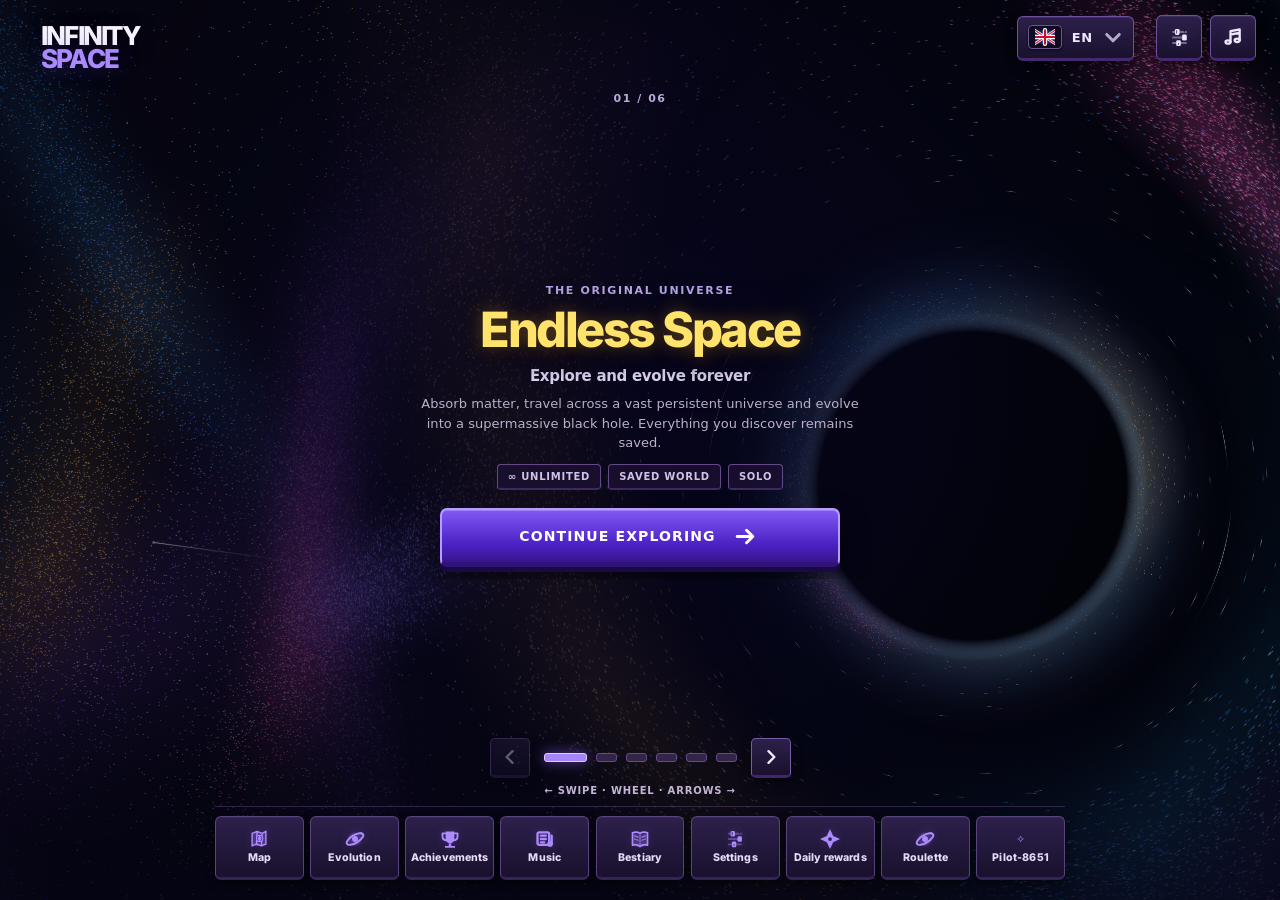
==== commit f8bff828: "Restore menu CSS from fixed build with syntax-aware removal; verify carousel styling and navigation " ====
--- a/cosmic-arena.html
+++ b/cosmic-arena.html
@@ -6,11 +6,11 @@
 <meta name="theme-color" content="#050712">
 <meta name="description" content="Infinity Space: Cosmic Arena. Four fast-paced competitive space .io modes.">
 <title>Infinity Space — Cosmic Arena</title>
-<link rel="stylesheet" href="ui-arena.css?v=3.95.0">
-<link rel="stylesheet" href="unified-space.css?v=3.95.0">
-<link rel="stylesheet" href="secondary-design.css?v=3.95.0">
-<link rel="stylesheet" href="profile-report.css?v=3.95.0">
-<link rel="stylesheet" href="mode-unified.css?v=3.95.0">
+<link rel="stylesheet" href="ui-arena.css?v=3.95.1">
+<link rel="stylesheet" href="unified-space.css?v=3.95.1">
+<link rel="stylesheet" href="secondary-design.css?v=3.95.1">
+<link rel="stylesheet" href="profile-report.css?v=3.95.1">
+<link rel="stylesheet" href="mode-unified.css?v=3.95.1">
 
 </head>
 <body>
@@ -61,9 +61,9 @@
  </div>
 </div>
 <script src="platform.js"></script>
-<script src="player-profile.js?v=3.95.0"></script>
-<script src="music-tracks.js?v=3.95.0"></script>
-<script src="mode-music.js?v=3.95.0" defer></script>
+<script src="player-profile.js?v=3.95.1"></script>
+<script src="music-tracks.js?v=3.95.1"></script>
+<script src="mode-music.js?v=3.95.1" defer></script>
 
 
 <script>
--- a/mode-unified.css
+++ b/mode-unified.css
@@ -17,7 +17,7 @@
 }
 :where(.worm-shade,.ws-overlay,.shade,.infinity-profile-overlay){
  color:var(--ix-text);
- font-family:Inter,'Segoe UI',system-ui,sans-serif;
+ font-family:Inter,"Segoe UI",system-ui,sans-serif;
 }
 :where(.worm-shade,.shade,.ws-overlay){background:rgba(5,3,16,.88)!important;backdrop-filter:blur(9px)!important}
 :where(.worm-shade .worm-panel,.shade .panel,.ws-overlay .ws-dialog){
@@ -124,7 +124,7 @@
  background:#26183a!important;
  box-shadow:0 4px 0 #07041288!important;
  color:#f9f4ff!important;
- font:900 clamp(11px,.9vw,14px)/1.2 Inter,'Segoe UI',system-ui!important;
+ font:900 clamp(11px,.9vw,14px)/1.2 Inter,"Segoe UI",system-ui!important;
  letter-spacing:.04em!important;
  text-align:center!important;
  text-shadow:none!important;
@@ -267,7 +267,7 @@
  box-shadow:0 0 13px #8b43ff5b,inset 0 0 9px #080617cc!important;
 }
 .ws-preset-worm::after{
- content:'✦    ·  ✧   ·    ✦';position:absolute;inset:0;
+ content:"✦    ·  ✧   ·    ✦";position:absolute;inset:0;
  display:grid;place-items:center;font-size:11px;letter-spacing:.25em;
  color:#fff5e4;text-shadow:0 0 7px #fff8;
 }
@@ -410,7 +410,7 @@
 #worm-pause-overlay .worm-pause-header h1{
  display:block!important;margin:0!important;
  color:#faf5ff!important;
- font:950 clamp(30px,3.3vw,45px)/1.05 'Inter Display',Inter,system-ui!important;
+ font:950 clamp(30px,3.3vw,45px)/1.05 "Inter Display",Inter,system-ui!important;
  letter-spacing:-.055em!important;
  text-shadow:0 2px 16px #955de838!important;
 }
@@ -1305,7 +1305,7 @@
  box-shadow:none!important;backdrop-filter:none!important;text-align:center!important;
 }
 body:has(#worm-field) #worm-hud .worm-top .worm-metrics .worm-metric:not(:last-child)::after{
- content:'';position:absolute;right:0;top:21%;bottom:21%;width:1px;background:#8a73b544;
+ content:"";position:absolute;right:0;top:21%;bottom:21%;width:1px;background:#8a73b544;
 }
 body:has(#worm-field) #worm-hud .worm-top .worm-metrics .worm-metric small{
  display:block!important;margin:0 0 4px!important;
@@ -1865,12 +1865,34 @@
  aspect-ratio:46 / 11!important;object-fit:fill!important;
 }
 /* Optional CrazyGames rewards keep the same visual hierarchy as normal
-   selections{margin:7px 0;font:750 11px/1.45 Inter,system-ui,sans-serif;color:#edc3ff;min-height:0}
+   selections, and never obscure the existing preview. */
+
+
+
 .ws-overlay .ws-head-unlock{color:#ffd577;font-size:9px;font-weight:850;line-height:1.2;text-align:center}
 .ws-overlay .ws-head-choice .ws-head-unlock{display:block;max-width:100%}
+
+
+
+/* CrazyGames-only optional rewards. Never make a skip/restart path smaller
+   or less prominent than the ad action. */
+
+
+
+
+
+
+
+
+
+
+
 #result .arena-dialog-actions button:disabled,
 #worm-result .worm-actions button:disabled{opacity:.56!important;cursor:wait!important}
+
 @media(max-width:460px){
+ 
+ 
 }
 
 
